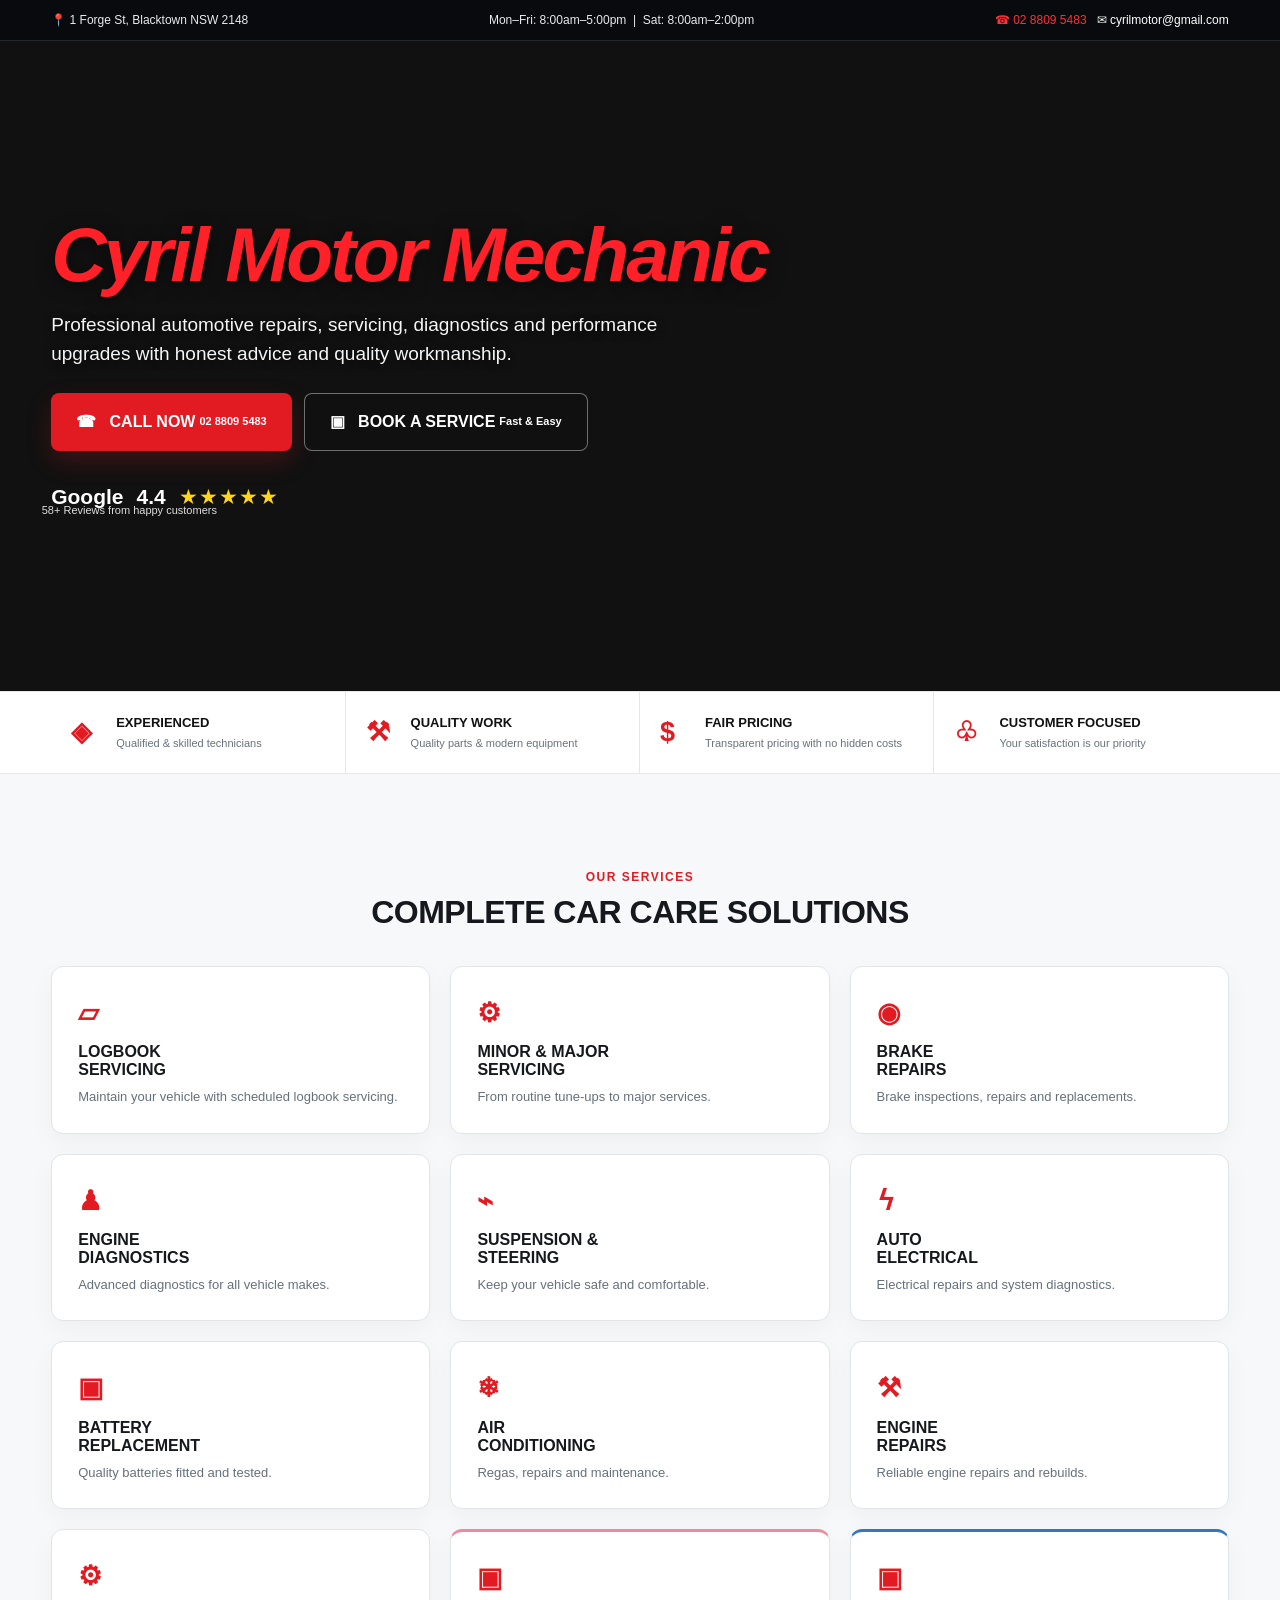
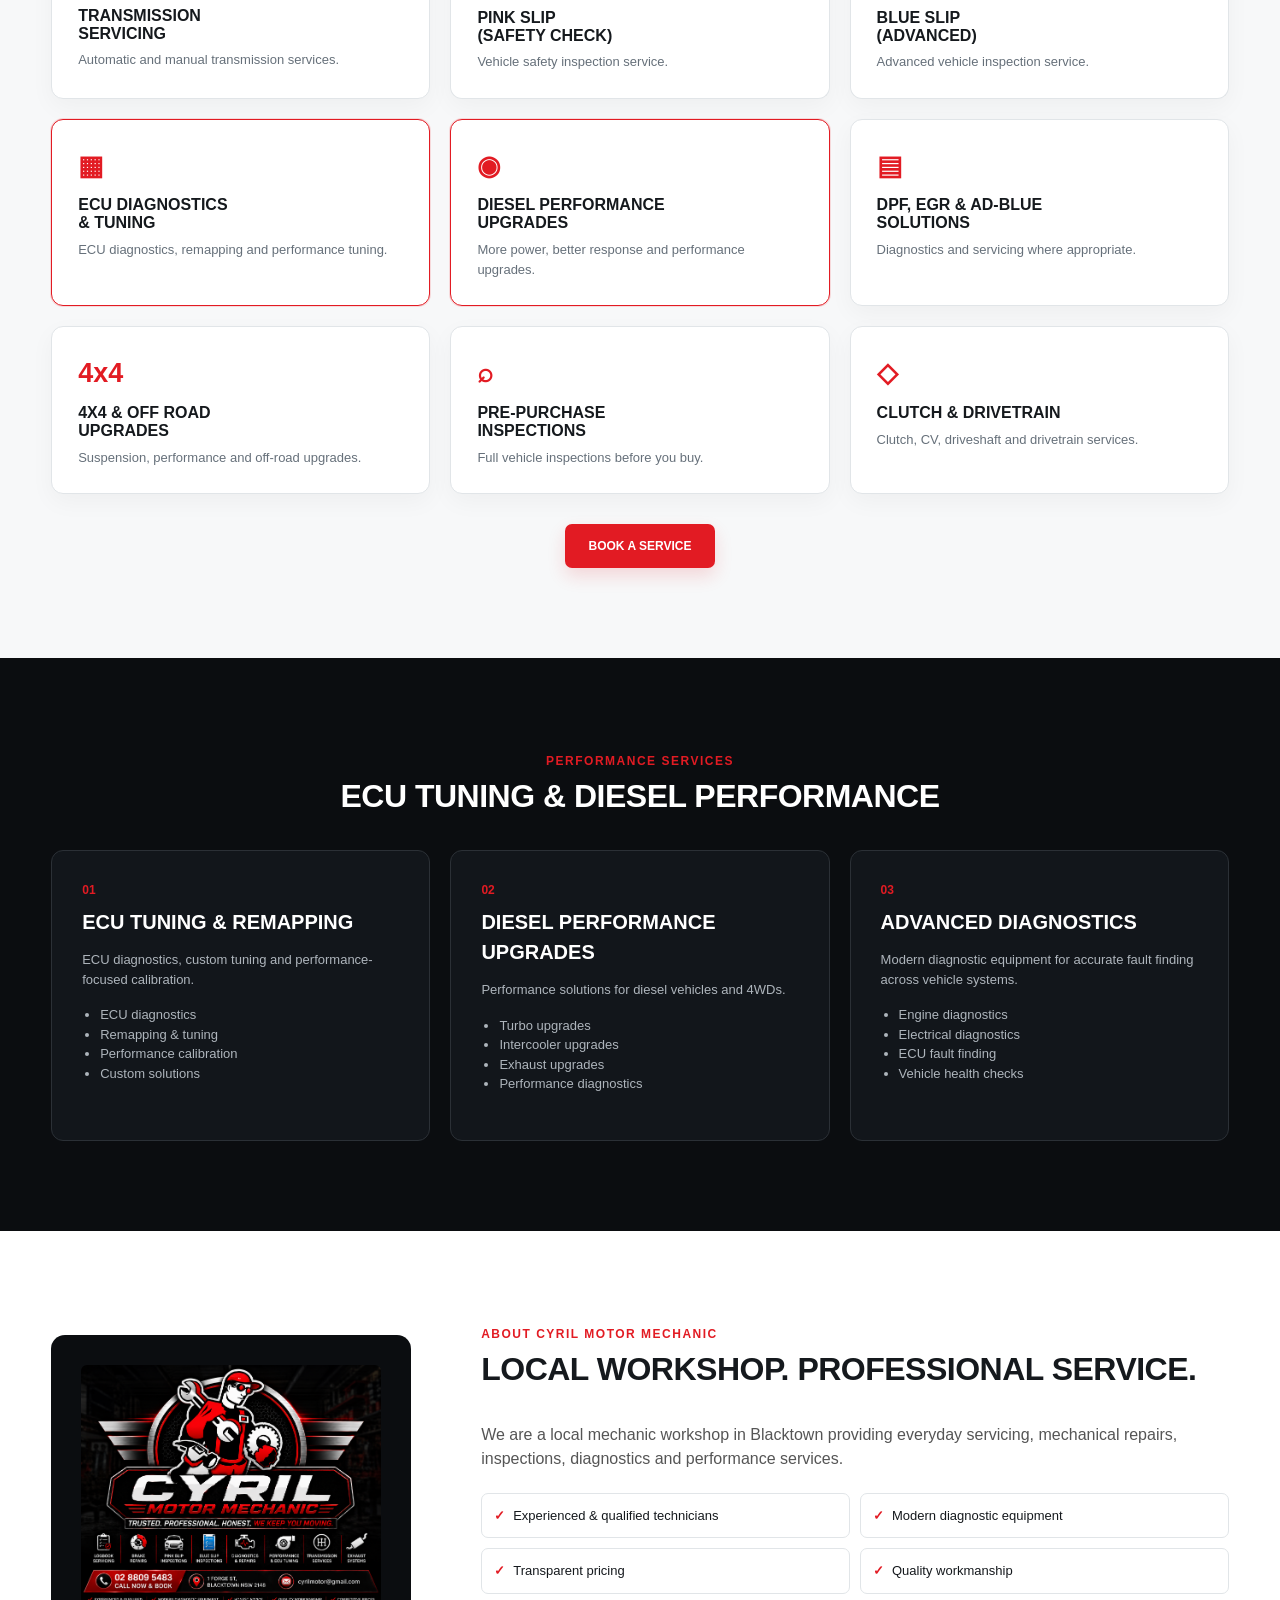
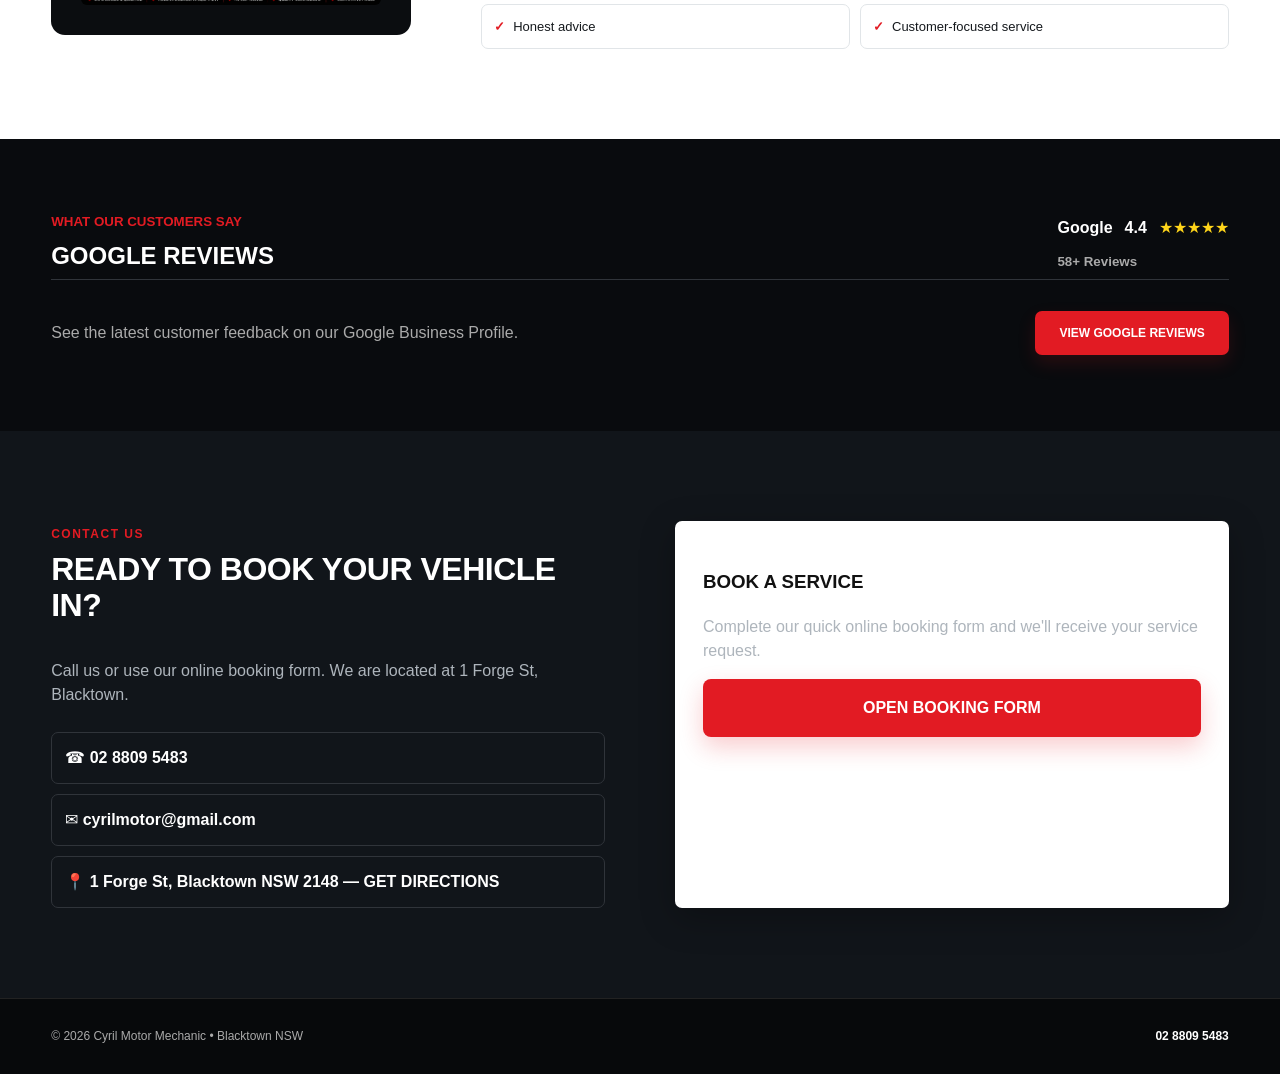
==== index.html @ af8b8f2d "Force-refresh CSS assets for hero background" ====
<!doctype html>
<html lang="en-AU">
<head>
<meta charset="utf-8">
<meta name="viewport" content="width=device-width,initial-scale=1">
<meta name="theme-color" content="#090909">
<meta name="robots" content="index,follow">
<title>Cyril Motor Mechanic Blacktown | Servicing, Repairs & ECU Tuning</title>
<meta name="description" content="Cyril Motor Mechanic in Blacktown NSW. Logbook servicing, minor and major repairs, brakes, diagnostics, inspections, ECU tuning, diesel performance and 4x4 services.">
<meta property="og:title" content="Cyril Motor Mechanic | Blacktown NSW">
<meta property="og:description" content="Professional servicing, repairs, diagnostics, ECU tuning and diesel performance in Blacktown.">
<meta property="og:type" content="website">
<meta property="og:image" content="logo.jpg">
<link rel="icon" type="image/jpeg" href="logo.jpg">
<link rel="stylesheet" href="styles.css?v=20260823-3">
<link rel="stylesheet" href="hero.css?v=20260823-3">
</head>
<body>
<div class="topbar"><div class="wrap topinner"><span>📍 1 Forge St, Blacktown NSW 2148</span><span class="hours">Mon–Fri: 8:00am–5:00pm &nbsp;|&nbsp; Sat: 8:00am–2:00pm</span><span><a href="tel:+61288095483">☎ 02 8809 5483</a> &nbsp; <a href="mailto:cyrilmotor@gmail.com">✉ cyrilmotor@gmail.com</a></span></div></div>
<main id="home">
<section class="hero"><div class="heroShade"></div><div class="wrap heroInner"><div class="heroText"><h1 class="brandHero">Cyril Motor Mechanic</h1><p>Professional automotive repairs, servicing, diagnostics and performance upgrades with honest advice and quality workmanship.</p><div class="buttons"><a class="btn red" href="tel:+61288095483">☎ &nbsp; CALL NOW<br><small>02 8809 5483</small></a><a class="btn dark" href="https://docs.google.com/forms/d/e/1FAIpQLSe7Zzo4MGLl23uXnuhQvU5j6OCsrVtZ6jLoIAFJJRcFV1amjQ/viewform" target="_blank" rel="noopener">▣ &nbsp; BOOK A SERVICE<br><small>Fast &amp; Easy</small></a></div><div class="rating"><b>Google</b> <strong>4.4</strong> <span>★★★★★</span><small>58+ Reviews from happy customers</small></div></div></div></section>
<section class="trust"><div class="wrap trustgrid"><div><b>◈</b><strong>EXPERIENCED</strong><span>Qualified &amp; skilled technicians</span></div><div><b>⚒</b><strong>QUALITY WORK</strong><span>Quality parts &amp; modern equipment</span></div><div><b>$</b><strong>FAIR PRICING</strong><span>Transparent pricing with no hidden costs</span></div><div><b>♧</b><strong>CUSTOMER FOCUSED</strong><span>Your satisfaction is our priority</span></div></div></section>
<section id="services" class="services"><div class="wrap"><div class="sectionTitle"><small>OUR SERVICES</small><h2>COMPLETE CAR CARE SOLUTIONS</h2></div><div class="serviceGrid">
<article><i>▱</i><h3>LOGBOOK<br>SERVICING</h3><p>Maintain your vehicle with scheduled logbook servicing.</p></article><article><i>⚙</i><h3>MINOR &amp; MAJOR<br>SERVICING</h3><p>From routine tune-ups to major services.</p></article><article><i>◉</i><h3>BRAKE<br>REPAIRS</h3><p>Brake inspections, repairs and replacements.</p></article><article><i>♟</i><h3>ENGINE<br>DIAGNOSTICS</h3><p>Advanced diagnostics for all vehicle makes.</p></article><article><i>⌁</i><h3>SUSPENSION &amp;<br>STEERING</h3><p>Keep your vehicle safe and comfortable.</p></article><article><i>ϟ</i><h3>AUTO<br>ELECTRICAL</h3><p>Electrical repairs and system diagnostics.</p></article><article><i>▣</i><h3>BATTERY<br>REPLACEMENT</h3><p>Quality batteries fitted and tested.</p></article><article><i>❄</i><h3>AIR<br>CONDITIONING</h3><p>Regas, repairs and maintenance.</p></article><article><i>⚒</i><h3>ENGINE<br>REPAIRS</h3><p>Reliable engine repairs and rebuilds.</p></article><article><i>⚙</i><h3>TRANSMISSION<br>SERVICING</h3><p>Automatic and manual transmission services.</p></article><article class="pink"><i>▣</i><h3>PINK SLIP<br>(SAFETY CHECK)</h3><p>Vehicle safety inspection service.</p></article><article class="blue"><i>▣</i><h3>BLUE SLIP<br>(ADVANCED)</h3><p>Advanced vehicle inspection service.</p></article><article class="highlight"><i>▦</i><h3>ECU DIAGNOSTICS<br>&amp; TUNING</h3><p>ECU diagnostics, remapping and performance tuning.</p></article><article class="highlight"><i>◉</i><h3>DIESEL PERFORMANCE<br>UPGRADES</h3><p>More power, better response and performance upgrades.</p></article><article><i>▤</i><h3>DPF, EGR &amp; AD-BLUE<br>SOLUTIONS</h3><p>Diagnostics and servicing where appropriate.</p></article><article><i>4x4</i><h3>4X4 &amp; OFF ROAD<br>UPGRADES</h3><p>Suspension, performance and off-road upgrades.</p></article><article><i>⌕</i><h3>PRE-PURCHASE<br>INSPECTIONS</h3><p>Full vehicle inspections before you buy.</p></article><article><i>◇</i><h3>CLUTCH &amp; DRIVETRAIN</h3><p>Clutch, CV, driveshaft and drivetrain services.</p></article></div><div class="center"><a class="view" href="https://docs.google.com/forms/d/e/1FAIpQLSe7Zzo4MGLl23uXnuhQvU5j6OCsrVtZ6jLoIAFJJRcFV1amjQ/viewform" target="_blank" rel="noopener">BOOK A SERVICE</a></div></div></section>
<section id="performance" class="performance"><div class="wrap"><div class="sectionTitle lightTitle"><small>PERFORMANCE SERVICES</small><h2>ECU TUNING &amp; DIESEL PERFORMANCE</h2></div><div class="perfGrid"><article><div class="perfNum">01</div><h3>ECU TUNING &amp; REMAPPING</h3><p>ECU diagnostics, custom tuning and performance-focused calibration.</p><ul><li>ECU diagnostics</li><li>Remapping &amp; tuning</li><li>Performance calibration</li><li>Custom solutions</li></ul></article><article><div class="perfNum">02</div><h3>DIESEL PERFORMANCE UPGRADES</h3><p>Performance solutions for diesel vehicles and 4WDs.</p><ul><li>Turbo upgrades</li><li>Intercooler upgrades</li><li>Exhaust upgrades</li><li>Performance diagnostics</li></ul></article><article><div class="perfNum">03</div><h3>ADVANCED DIAGNOSTICS</h3><p>Modern diagnostic equipment for accurate fault finding across vehicle systems.</p><ul><li>Engine diagnostics</li><li>Electrical diagnostics</li><li>ECU fault finding</li><li>Vehicle health checks</li></ul></article></div></div></section>
<section id="about" class="about"><div class="wrap aboutGrid"><div class="aboutLogo"><img src="cyril-branding.png" alt="Cyril Motor Mechanic branding"></div><div><div class="sectionTitle left"><small>ABOUT CYRIL MOTOR MECHANIC</small><h2>LOCAL WORKSHOP. PROFESSIONAL SERVICE.</h2></div><p>We are a local mechanic workshop in Blacktown providing everyday servicing, mechanical repairs, inspections, diagnostics and performance services.</p><div class="why"><div><b>✓</b>Experienced &amp; qualified technicians</div><div><b>✓</b>Modern diagnostic equipment</div><div><b>✓</b>Transparent pricing</div><div><b>✓</b>Quality workmanship</div><div><b>✓</b>Honest advice</div><div><b>✓</b>Customer-focused service</div></div></div></div></section>
<section id="reviews" class="reviews"><div class="wrap reviewHead"><div><small>WHAT OUR CUSTOMERS SAY</small><h2>GOOGLE REVIEWS</h2></div><div class="googleScore"><b>Google</b><strong>4.4</strong><span>★★★★★</span><small>58+ Reviews</small></div></div><div class="wrap reviewNote"><p>See the latest customer feedback on our Google Business Profile.</p><a href="https://maps.app.goo.gl/SMX2M5FnPrcr7Gb49" target="_blank" rel="noopener" class="view">VIEW GOOGLE REVIEWS</a></div></section>
<section id="contact" class="contact"><div class="wrap contactGrid"><div><div class="sectionTitle left lightTitle"><small>CONTACT US</small><h2>READY TO BOOK YOUR VEHICLE IN?</h2></div><p>Call us or use our online booking form. We are located at 1 Forge St, Blacktown.</p><div class="contactLines"><a href="tel:+61288095483">☎ <b>02 8809 5483</b></a><a href="mailto:cyrilmotor@gmail.com">✉ <b>cyrilmotor@gmail.com</b></a><a href="https://maps.app.goo.gl/SMX2M5FnPrcr7Gb49" target="_blank" rel="noopener">📍 <b>1 Forge St, Blacktown NSW 2148 — GET DIRECTIONS</b></a></div></div><div style="background:#fff;color:#111;padding:28px;border-radius:7px;box-shadow:0 10px 35px #0004"><h3>BOOK A SERVICE</h3><p>Complete our quick online booking form and we'll receive your service request.</p><a class="btn red" href="https://docs.google.com/forms/d/e/1FAIpQLSe7Zzo4MGLl23uXnuhQvU5j6OCsrVtZ6jLoIAFJJRcFV1amjQ/viewform" target="_blank" rel="noopener" style="width:100%">OPEN BOOKING FORM</a></div></div></section>
</main>
<div class="mobileCta"><a class="call" href="tel:+61288095483">☎ CALL NOW</a><a class="book" href="https://docs.google.com/forms/d/e/1FAIpQLSe7Zzo4MGLl23uXnuhQvU5j6OCsrVtZ6jLoIAFJJRcFV1amjQ/viewform" target="_blank" rel="noopener">▣ BOOK A SERVICE</a></div>
<footer><div class="wrap footerInner"><img src="logo.jpg" alt="Cyril Motor Mechanic logo"><span>© 2026 Cyril Motor Mechanic • Blacktown NSW</span><a href="tel:+61288095483">02 8809 5483</a></div></footer>
</body>
</html>
---- styles.css ----
:root{--red:#e21b23;--black:#07090b;--dark:#0c0f12;--text:#15191d;--muted:#68727c;--line:#e1e5e8}
*{box-sizing:border-box}html{scroll-behavior:smooth;scroll-padding-top:150px}body{margin:0;font-family:Inter,Arial,Helvetica,sans-serif;color:var(--text);line-height:1.5;background:#fff}a{text-decoration:none;color:inherit}.wrap{width:min(1180px,92%);margin:auto}
.topbar{background:#080a0d;color:#e8eaed;border-bottom:1px solid #22272d;font-size:12px}.topinner{min-height:40px;display:flex;justify-content:space-between;align-items:center;gap:20px}.topbar a{color:#fff}.topbar a:first-child{color:#ff3037}
header{background:#080a0d;color:#fff;position:sticky;top:0;z-index:50;box-shadow:0 5px 20px #0007}.navinner{min-height:96px;display:flex;align-items:center;justify-content:space-between;gap:28px}.logo{display:none!important}.logo img{display:none!important}.navinner nav{display:flex;align-items:center;gap:22px;font-size:12px;font-weight:900;white-space:nowrap}.navinner nav a{padding:34px 0;position:relative}.navinner nav a:hover,.navinner nav .active{color:var(--red)}.navinner nav .active:after{content:"";position:absolute;bottom:18px;left:0;right:0;height:3px;background:var(--red)}.navinner nav .book{background:var(--red);padding:13px 19px;border-radius:7px;box-shadow:0 7px 18px #e21b2338}.navinner nav .book:after{display:none}.hamb{display:none;background:none;color:#fff;border:0;font-size:30px;cursor:pointer}
.hero{min-height:650px;position:relative;background:#111;overflow:hidden;background-position:center 58%;background-size:cover}.hero:after{right:0;width:100%;background:linear-gradient(90deg,rgba(5,7,9,.70) 0%,rgba(5,7,9,.42) 46%,rgba(5,7,9,.08) 100%);opacity:1}.heroShade{background:linear-gradient(90deg,rgba(5,7,9,.52),rgba(5,7,9,.10));z-index:1}.heroInner{position:relative;z-index:2;min-height:650px;display:flex;align-items:center}.heroText{max-width:720px;color:#fff;padding:70px 0}.kicker{font-weight:900;font-size:58px;line-height:.95;letter-spacing:-2px;font-style:italic}.hero h1{margin:4px 0 18px;font-size:clamp(52px,6vw,82px);line-height:.95;color:#ff2028;letter-spacing:-3px;font-style:italic;text-shadow:0 3px 18px #0008}.heroText>p{font-size:19px;line-height:1.55;color:#f4f5f6;max-width:650px}.buttons{display:flex;gap:12px;margin:24px 0;flex-wrap:wrap}.btn{display:inline-flex;align-items:center;justify-content:center;border:0;border-radius:8px;padding:15px 25px;min-height:58px;font-weight:900;color:#fff;cursor:pointer}.btn.red{background:var(--red);box-shadow:0 10px 25px #e21b2338}.btn.dark{background:#111c;border:1px solid #ffffff66;backdrop-filter:blur(5px)}.btn small{font-size:11px;margin-left:4px}.rating{display:flex;align-items:center;gap:13px;font-size:21px;margin-top:14px}.rating span{color:#ffd51a;letter-spacing:1px}.rating small{display:block;width:100%;font-size:11px;color:#ddd;margin-top:27px;margin-left:-250px}
.trust{background:#fff;color:#111;border-top:1px solid #e5e7e9;border-bottom:1px solid #e5e7e9}.trustgrid{display:grid;grid-template-columns:repeat(4,1fr)}.trustgrid div{padding:20px;border-right:1px solid #e5e7e9;display:grid;grid-template-columns:45px 1fr;align-items:center}.trustgrid div:last-child{border:0}.trustgrid b{grid-row:1/3;font-size:27px;color:var(--red)}.trustgrid strong{font-size:13px}.trustgrid span{font-size:11px;color:#68727c}
.services{padding:90px 0;background:#f7f8f9}.sectionTitle{text-align:center;margin-bottom:36px}.sectionTitle small{color:var(--red);font-weight:900;font-size:12px;letter-spacing:1.5px}.sectionTitle h2{font-size:32px;line-height:1.1;margin:7px 0;font-weight:900;letter-spacing:-.5px}.sectionTitle.left{text-align:left}.serviceGrid{display:grid;grid-template-columns:repeat(3,1fr);gap:20px}.serviceGrid article{border:1px solid #e1e5e8;border-radius:12px;padding:26px;min-height:165px;background:#fff;box-shadow:0 8px 25px #1018200a;transition:.2s ease}.serviceGrid article:hover{border-color:var(--red);transform:translateY(-3px);box-shadow:0 14px 32px #10182014}.serviceGrid i{font-style:normal;color:var(--red);font-size:27px;font-weight:900;display:block;margin-bottom:10px}.serviceGrid h3{font-size:16px;line-height:1.12;margin:0 0 8px}.serviceGrid p{font-size:13px;color:#66707a;margin:0}.serviceGrid .pink{border-top:3px solid #ed8ca0}.serviceGrid .blue{border-top:3px solid #3775bd}.serviceGrid .highlight{border:1px solid var(--red);box-shadow:0 0 0 1px #ed151b22}.center{text-align:center;margin-top:30px}.view{display:inline-block;background:var(--red);color:#fff;font-weight:900;font-size:12px;padding:13px 24px;border-radius:7px;box-shadow:0 8px 18px #e21b2326}.view:hover{filter:brightness(.92)}
.performance{background:#0b0d10;color:#fff;padding:90px 0}.lightTitle h2{color:#fff}.perfGrid{display:grid;grid-template-columns:repeat(3,1fr);gap:20px}.perfGrid article{border:1px solid #2b3036;border-radius:12px;padding:30px;background:#12161b}.perfNum{color:var(--red);font-size:12px;font-weight:900}.perfGrid h3{font-size:20px;margin:8px 0}.perfGrid p,.perfGrid li{color:#aeb5bc;font-size:13px}.perfGrid ul{padding-left:18px}
.about{padding:90px 0;background:#fff}.aboutGrid{display:grid;grid-template-columns:360px 1fr;gap:70px;align-items:center}.aboutLogo{background:#0b0d10;border-radius:14px;padding:30px;text-align:center;box-shadow:0 15px 35px #00018}.aboutLogo img{width:100%;max-width:520px;display:block;border-radius:6px}.about p{color:#555}.why{display:grid;grid-template-columns:1fr 1fr;gap:10px;margin-top:22px}.why div{background:#fff;border:1px solid #e1e5e8;padding:12px;border-radius:7px;font-size:13px}.why b{color:var(--red);margin-right:8px}
.reviews{background:#090b0e;color:#fff;padding:70px 0}.reviewHead{display:flex;justify-content:space-between;align-items:center}.reviewHead small{color:var(--red);font-weight:900}.reviewHead h2{margin:5px 0}.googleScore{display:grid;grid-template-columns:auto auto auto;gap:12px;align-items:center}.googleScore span{color:#ffd51a}.googleScore small{grid-column:1/-1;color:#aaa}.reviewNote{display:flex;justify-content:space-between;align-items:center;border-top:1px solid #30343a;padding-top:25px;color:#aaa}
.contact{background:#11151a;color:#fff;padding:90px 0}.contactGrid{display:grid;grid-template-columns:1fr 1fr;gap:70px}.contactGrid p{color:#aeb5bc}.contactLines{display:grid;gap:10px;margin-top:25px}.contactLines a{border:1px solid #30343a;padding:13px;border-radius:7px}.contactLines a:hover{border-color:var(--red)}form{background:#fff;color:#111;padding:28px;border-radius:10px;box-shadow:0 10px 35px #0004}form h3{margin-top:0;font-size:23px}form input,form select,form textarea{width:100%;padding:12px;margin:6px 0 10px;border:1px solid #ccc;border-radius:5px;font:inherit}form input:focus,form select:focus,form textarea:focus{outline:2px solid #ed151b33;border-color:var(--red)}form .btn{width:100%}
footer{background:#07090b;color:#aaa;border-top:1px solid #222}.footerInner{min-height:75px;display:flex;align-items:center;justify-content:space-between;font-size:12px}.footerInner img{display:none!important}.footerInner a{color:#fff;font-weight:800}
.mobileCta{display:none}
@media(max-width:1250px){.navinner nav{gap:15px;font-size:11px}.kicker{font-size:50px}.hero h1{font-size:60px}}
@media(max-width:1000px){.navinner nav{gap:10px;font-size:10px}.navinner nav a{padding:34px 0}}
@media(max-width:800px){.hours{display:none}.navinner{min-height:88px;justify-content:flex-end}.hamb{display:block}.navinner nav{display:none;position:absolute;top:88px;left:0;right:0;background:#080a0d;padding:15px 5%;flex-direction:column;align-items:stretch;box-shadow:0 12px 20px #0008}.navinner nav.open{display:flex}.navinner nav a{padding:12px;border-bottom:1px solid #222}.navinner nav .active:after{display:none}.navinner nav .book{padding:13px;margin-top:5px;text-align:center}.hero{min-height:620px;background-position:62% center}.heroInner{min-height:620px;align-items:flex-end}.hero:after{background:linear-gradient(90deg,rgba(5,7,9,.68),rgba(5,7,9,.20))}.heroText{padding:45px 0 75px}.trustgrid{grid-template-columns:1fr 1fr}.trustgrid div:nth-child(2){border-right:0}.serviceGrid{grid-template-columns:1fr 1fr}.perfGrid,.contactGrid,.aboutGrid{grid-template-columns:1fr}.aboutLogo{max-width:420px}.reviewHead,.reviewNote{display:block}.googleScore{margin-top:15px}.reviewNote .view{margin-top:12px}.mobileCta{display:flex;position:fixed;left:0;right:0;bottom:0;z-index:60;background:#090909;padding:8px;gap:8px;border-top:1px solid #333;box-shadow:0 -8px 25px #0004}.mobileCta a{flex:1;text-align:center;padding:12px 8px;border-radius:7px;font-weight:900;font-size:12px}.mobileCta .call{background:#ed151b;color:#fff}.mobileCta .book{background:#fff;color:#111}}
@media(max-width:500px){body{padding-bottom:62px}.topinner{font-size:10px}.topinner span:last-child{display:none}.navinner{min-height:82px}.navinner nav{top:82px}.kicker{font-size:37px}.hero h1{font-size:48px}.heroText>p{font-size:16px}.buttons{flex-direction:column;align-items:stretch}.rating{flex-wrap:wrap}.rating small{margin:0}.serviceGrid{grid-template-columns:1fr}.why{grid-template-columns:1fr}.footerInner{padding:15px 0;flex-direction:column;gap:8px;align-items:flex-start}.services,.performance,.about,.contact{padding-top:60px;padding-bottom:60px}.sectionTitle h2{font-size:27px}.hero{min-height:650px}.heroInner{min-height:650px}.aboutLogo{padding:20px}}
---- hero.css ----
.hero{background-image:url('[data-uri][... ELLIPSIZATION ...]2Mn0LC1H/7Mot8kwwnpVnq+WVTSAdiYCxn/A/GpIFfQqsgbWraSwWo1IgQ4VsxCkkbEqoOO4Ct0NMoisw9avO5CVQwwKZ8blVkRkGL3Hvtqgr2wEvZYBBk+ngEBK9BHUAQAAaMWjpQ4z57V6OZOfnNZ51q6lXTExu91pQRjPy59DSjg0EBFVWA40hy/Xybx+aA7zH1XcC+qEdMb1rTiYKjyBYcPCFXgvGJPSbhtoELrAU6deOT/8kX9CLknkYn8X/pAxpj+79bQSoZpztdnGIvuP/ud2jDkA+1BSZ6ZTT5YlNGyj2yocFllakkAjcqQ6RJ1ScxSl8GwiMKPUz7cgD3Z5DUbV978NiLPoAJHPTN1YntuVmIV+mbgIGSZg57Hih6/Z/3M94N1dJdEB7KLjAf/H5jrudF5yqfC55OKWw0mnJVuhpsd1Vr93sHEaLpXfeA3omXVM9q8yZElp1gLNdwDMa0VgjbJwv1FdidGT87ahwyFyvMPmXSE8Dx0kLvpavioSX4o0AHuIGBcIUO1ds2Ho155bI5wUwH42XmslUEWrJjramVLgRmtG1ErqS17aTjRHD3rmtDSHc/3ehxoAHPaWguX7Iixvj5chD7vAN2FOhgj1aiHAVS386vJTWIR/9MML55JuRV/ROCmXQqfLbokjAp7Id/qs+wT4T/pIqmm9FM/c4MK1m1W7UFEg265qKTcVMwIPRzJhyNXBHf7E3C/54Maa97e0FVSuT9Gywj3XfgKAQ0VMg5eMC1QDsGimC5TXwRn1jgtWrGYWg1tc+OCr5axCbjJ8qfflUyQC/lA446LLVYBkEAGjkd2KFcAYoZ6/9MiMO8G7UpaRV6PTfoT3O0BuFxQlOi8cFAoUlQBT9oniKWfwFtyepLcqsDnPR6WKl60ClJAWGYRxdt+QlzgN8sf3xIxOcI7cCIF3qt2oxeMQWe0VZcHRP4lbw2hN/D5GXe1nLfsA65JBkrfaT+T25x9cJr0+E++t4BrPsR3Nay2vbhdysPwHzj0C59aIetlscF4q9039mxQvxCWzmb/3QA1oMo/kTDEZ13pSA3atHjrAq9fKoo26NBYI53qJpYjgFG4xkEJAmYuqbLNvR9i4oxSsSkn/vAI800bgbpQTdCvBRguzS+MORw8Rx76ZjUN9fpRtEYjIKSH6En3+JzxQJWEcle2xaEae9LVTzhowQHpjxLc9Sxdghq1mzlLHu4W9cTt1p49BpfdsjKGwiZ7lYjfT1TOwHSqPvHMy+Ya9IhZOxkX6mXm5xlwaU2HE6iV5nix8QklXz/uUn071TNb37Tyzzkyva67n5IP2/H35jYEfvhKUF2iTHY3ZbRKNIUDPdk7hRh133sIXI6acUCgeH8Jln/kQeRdpawhG7onna2GIyROAtiyUhVmYQ00X9gm21bsaGzB6/ovi19rRbX1Rd3ki1BKzUn90cXCM1nkgn6bKahnU8K+qnhCCCC9SBy+k7a4eDYp3UOblh/eE/[base64]/xEA8WLp/G36MfvFeNB4bOBYVytwMhAs8K38JLqyhiJdiwV0zEwUM9dsW+/QE+oGx8XDW9gCjIgeT3LsxA7RVn6ElmWOXMSjULglsTyDSLKVDL8ZSuVruIJetL4qv6V0/fapjpJLHoQYpClhd2OEFn0GwN5z+40lBwdZMphF/[base64]/kreyGTS0QawvF8gTfqEsb6msTJ7vzUF65qA0ONU1ohl58OEwMY9+wNMNeETfyrb0Wx5o//43YPE2kAWlOOI9qbybAY/uIh2qSPBfD/[base64]/gRmlJjj5gyLd2+m/j11hIwm4Rb3vHSYDt2J3Zsmmz82NTsEPKcqXBGjmMCOQYPhmGTNQ1jG2xQhJTNFEehCn3CCKZj9PhmGTFdR4qATk6ukuitv2o19dt14Eau1870XPPvrSdnNwumXH3FHmRp7tNNWjC52gx8n8iEk+ewm+nBf+L2bdzrqiGEw9ghZZkDWoqOF2z2Mx6ahg2r/y2+W73pSagjV+trtu+hkV/3FhkmmTJHRQ9ZvceUApwBiIYzrKUZzS33cz7I0MsmoQ8Y5r67Kv+xSm2vCjEEYVNvkJQcUlUXIm+yltWtHiOKEp99CgpE0qQhnDfRx4ShmBgxDaHqBY1pj+WuVJlmmjRcTF17Tgy7fe3NXh8l/v53pYQ0hNQGU2NyT2OJukIFXSN/6uO+mKsdq8BTK15C3ukRl+C5ts7o1zvBpIxGGcU43FvDNcmsxT99Xc2w7in7Aze4fGXNnbOidxhIV/uMJsxDfFCJ/x5EeOPxr2ivI/EOPo5ppbu2krNm53V3IrzLhk99oly7K9I0PIlFO+hvuL9vScqbd1BtzFNuoLQ9AtH2xhPMxjn2EcEQ2gTkx4iGkuWMaemJGDFaXLhd7MzRZFEvOEfVkZ2lvuH21EFo++VIEPTTQTy5cIpLMLIzBQotJeAnf+TOojUKiPAXmV0QUxxiC/jXpKZvfs/Wsh2pS/wXJmatNxM7X2lB7Ft5azETrbN+7oMWRuCSF3I6rx7yzu7khJJK2pngP7GBvXbAXgwbcp2fO1MyjvpoSuV3J/CqZYwAEYmKrRqp+SUlOeF3rHb6L5B571jAlCcWaWul/MxG456W4d5dSQbBZp3na5679/7VOsZy1oAOHqxltyqYcTjpahHi4Drl9D5YW2hSJX8uR6CWS5FcVjHcc1G2XF1NgmrN+Awq8XcDgAet/PECrQSIpFu/eAUfXuIj16vhxIXZV8uKbU0nzSxKZa9f27RRevLs+IRUaY+Y3AMDSQ36z9PxGdoegN72a6zcxpn0Q9IHbAqOdCdZ9Ep0vwnd/TP9aewqsFzOFI2+k06REaID6rFfgfMj4sw8IIC/1QjfrwqdgIHCylqIE5C4V+6VRZueWnSMfr3XvMDIGVtE2MPsWhW5QfHCX91zlnbY7pgtEQ6Rk9evCDfC0xJP2g7/1K4PhgOK1gFmBRZfN/QwXKGy+yMAveOFzLnJPtXzgVSAqg//csXOx5nBJKQEfuUktDUxZGxcDZTbtX44oL80GASGL0bsb1kq+jxbDC65v2fhBGPafLNOUUbHtLy8Az4mBFpNmH9oUvfruV9FTGwnsWt3WdGSe+yio0+Qevk0jtM/[base64]/7+GYhXmHdCc7jVVhB76ryVR9HD8R3BHyqvbYtxPAsz9rITk1ezmkp1HvphN8I8UE3nwMYJfeENbgEHn+h3RjhlAicZ1SPKKai2QWYF/[base64]/OtXEiEAuOPGVkbCGr7eMufbVQi8rhiWtLkeMdaHB5tb5pYth9DU6uhicHXcWnAev+4Ha+b8RtpLqlg33KBoSqxFCz+c/U/x/QThq6octqwS1kwNObbhvXzxwuqxwgddmucUWlXsDa2OkyFDDBXOxXjne6zJCK5Lj5B4BR5kQ3IQYLAxqoPWZ5SvYEgBGNy/[base64]/L42V18Cpm+qrpdm/j6L/EQD09r2yJrm6jMILuTzl29Ah4g26aBjKwWWVIDoNd+8zKfT2uloX0h5RQDL7+mjgsJlVQT3HDE4aZ5D/KK1QGDZPe4GVTdFGTnS2FQ2EuF8cCTVdhp8v/3nqRlBdoAifqh8wKtCL8CgjamGr08Hl65xYvHbwKgEbihLQCQUZDd6M4QR594Ee2yPL6ZtcABTQUAfZ9Xp8jp+8tPW/iWdl5FHBscUlpp3xiUqpKDiB1VzFCBcTvjSKD242RbnFEF4RzxTlRbzJvSLzEEetSTKILgZv0H6t/MpuZ0rsT3W7cD4QiVCLuAO4JeZLCX21B5I2mjAOKSuNUfRYRmez/l6+8xRDbjudwa6nlYGFugEpX0I0V6Rw/Q13F2O1Y1+Gd0Nkny0PulGtcTs2rL/2//dCebEJvC1tpCqohoZTEFVQNxvIrusyI0OaSRdyDQ8FkEnEDTB4sjICFQsBzSSzkA8rldRhp6VwW0IJSBBFKDICpSYEn59FSDvGMjY8K3YNAxdeA6+jR37nHw6xXpb5TFnIll33cY0ZISl38CxEDko43XVWieAdso+Ll+VFpjs2ZWr0a6u3lKINH/9KWxthpp4enWvjb+X2Kgu4KB6cY2PcJPWCtx15c96k9Fn6PKvLawwnOmOFviqzToTThvaaShdvdAKfSTo5feca19Pt0v7Qf7YFGBgAW++Pmp8fDqHO2qXQc6tEtp0ji8FFspnMtQt3ysUk8sh6JToGCck/1iXxMFANhB2wNyjagu379AUQ1cHVR5DszlTZCFmNuHCAtqsr4tKiSwRD1gP68yXxSM29+vYfLB/upUiZfLnYASigV8jFAPGb5xEeAyMNy36rmgKF+5pbfGSP3AV+x28/UaapLESlgZyyXG+uF0NA+C+L47T6kk45gUPQW6WvlE1NQwRoU7Sx0gOmBSHBBK6e8S+P9Oi17X3h150Xee7JTchQAbxKQIZKHUwnvbbPlRNcax+LnaS0EUMyC132tgjSPpeoaH4wvkXaReNH6odGc33gYTwH6g5Ynf0PmXqWsSD5/Lisx1jucyJ+VWVeZFDcYpQWWW2pKSslyUre2x0CztIMnJCLgR6+eMbv7wV3rymjK4NL+U4KpovVFuFJA8rZc71i4L4kDL/mBtJpVS7kpZQgynOQzavT63n2w9WxA/NXoJ28CPnNW3Yji2xz6Rw32jB6qB4AYFq3MCeyr5GhOMiUY6OZTESItkfgyMxqfrFhBr6jsmPpI/7LXjzCoX2g4i8/OFItqRljkZrG7rNHawV0mlvwTC5ez6lmSWCex2T5B7YfvXJgooxPlkit+5LGajYvPSRVDsRdVwulji+PyyyDi6c2xP2lYLOGIaj8yRdYIG0Sm/b5XzBYkqny1g5U4HnznbW/Q1sROJNryXGuqCBqj+ARBsHe15bZCjR8ftuRbhq8cVhS7SVWtJiKDZKTqmu/nf6VcIdDewfuPcgQWnuZAy99ZBZ0XcnOqQeI9RiIXol3Tll4s9AYuGAFJBsT5icJNWeTvTCFap5twEimQ8mzauYyRmi08+KX9DHn1Gsw+bFFA40kXHaZfXDarEu/iVZcv0M2dhKTg1jwZ0I0FU90CQDBhfRI//CTFosmj3unS1YbpwSi9hHv1cU0ilgaY5ymf+jS2yn63QycTwrQmc5AJTbbxo0chSfJ8zYqwNfklHkIcqyM8ItPOjm/[base64]/JULBioLqnvSDcwp/N9sRiWOaFRCVXI4OvCHQapAxwaQeGJ7vBzzKY5BXmBKcimryywSBi/uibKM06sxGbdj9YdViQF3NjAGBzkWeDOAdc/UU/kXCOfTY28Zl9IOlIYCTiKapGEVv4DN0iacGoNNCMPepqAAv7PZ37VZt5jNnLYe1IfWx4cnuQ0tdBGR6Xj0swe5+nh4YlVKhx+N5ajqWq77AQ6c+R5kgbgXcyzSHX/2sveICAjZC8iOE8b3l1E77qhVn4jEoAobxTmZ83ROR3pVrYTV2PB+HH6VhW1KNk0U5RtQBd0szhAr5HxSZzQox++elW1UhQCLOByad+j4stAUTBtUte/Cs+hqIK6KKfjgEmuSjaGV8hx1ENU1cqSWsgoTZakFCnN8WX56+ow8pr5CS+Z2aaceTPDAm6j0tKHPjCKDyb2d3TbDlVoEcTrCweycPm74E9NW4q6ssQ0T8ifXZ6hAyY9/JGZQUN4kkCizfC5fpnjCHuxEjUa5A6XP+dpCkJkExgkhX/eBtON2oPJf2mHcSXiV0uihYNt7rzZA4RJi3wAIdyerUFMeim4nfdO8OcTq+8ictbxRNc7ZCjjfKplzPO/ZWqyI4B0sSX8lpl4TfYJKoK9uaF8b/wc+D4TWtXmW7FhX4oyzR2kbQ9ym4UVQlEOCaF23fKZ5ugGHfsPQp1pBVaEXJAXgDmSJIKj/[base64]/Dw3N4is2dLc0i4ipzzKzWzQzl5KpoTMKbs7AlO9MsTsCg1Ui5zXq5qvLmPFUn0ga1G1E1QoFfzxXZW9xqq7IQ40TWvbscKmUYI/0Ady7UdvJCyI5OFunbwuHznZu+Q9Wj6kbso3qUhigdaFCh8fGdob/nUXDO5js5Oh42CZc9It6j/[base64]/7vF4nVQmabFJJm9ampEgnCtxuqVYaEqlMFmqZKjOvP4SUaaH3FOjZcE90y/A1mJV/3wSDvfalUZlny5aoM5lTZ7Rxd4iK47Q+A3vD3Aamxu+X0xCs9uuMRbqoXyhyXaTUZPxSpHI31BLaJx7+1YHreizpGOb/A4MYxSFVzueXnTY72dscAlk1c8hGpFmHGRzUV7+w4XL5zfwen3es+Oi6aAJvx9qGDiruSl6vR+L68NBzPcJ9+590OSUq5JintpF9/1gMydUkNfMojo3XqGMiSxdlVuJeNHUk7z5iiLyM4T2Fpky9SPGYSjcsn+G+uggiiwDk7QAJACErykhLqINhcl6HUHhBNoOD6mV0expH0FW20yJBimCuOrTeBy9JGJ73idTZlMJCUii8ioBFRjq2JM5JuDRXp+rILIathTWxNxBD3N/5OHpzuJrRjfhpybPAw8ODU7+uSSUeZBRh+Ts34UTcnDgy/65K1xDbKYa713CGKD2uPF9uoZ0GmWjTwJCzk0xjPl0A4A+vePoIJh2pAAaexilkd4q8Kj+A2XMCYQJCATT/qLWzDwvZhQ39ee2A8CxNM6kv+hts0QKL31OXN0eJO+0GF+oPl3Fn5vDpQmp3AHrajcDT3cQKXxGF0jQDGyY/[base64]/lcGcAICdbQqRJksV0Bjp89mmctvMGnyvd5e0ouKTSWOM9iJJuJxJRGDrRqxc2nwtAiVWOMqAT3x2t7DX9LqXqXQ8Bze8vyXJ7+E5CBclJiynQYxgkKhi1zAlWkJnlfj+7zag/yTepRBpS7xDoFFw4VccnSOOwx52YMXMA9JUsrgfZF1an7OgiEtoJtOXCKKWbySgAA==');background-size:cover;background-position:center center;background-repeat:no-repeat}.hero:after{right:0;width:100%;background:linear-gradient(90deg,rgba(0,0,0,.48),rgba(0,0,0,.18),rgba(0,0,0,.04));opacity:1}.heroShade{background:linear-gradient(90deg,rgba(0,0,0,.46),rgba(0,0,0,.18),rgba(0,0,0,.04))}.heroText{text-shadow:0 2px 8px rgba(0,0,0,.55)}.heroText .buttons,.heroText .rating{text-shadow:none}@media(max-width:800px){.hero{background-position:center center}.hero:after{background:linear-gradient(90deg,rgba(0,0,0,.52),rgba(0,0,0,.10))}.heroShade{background:linear-gradient(90deg,rgba(0,0,0,.46),rgba(0,0,0,.10))}}
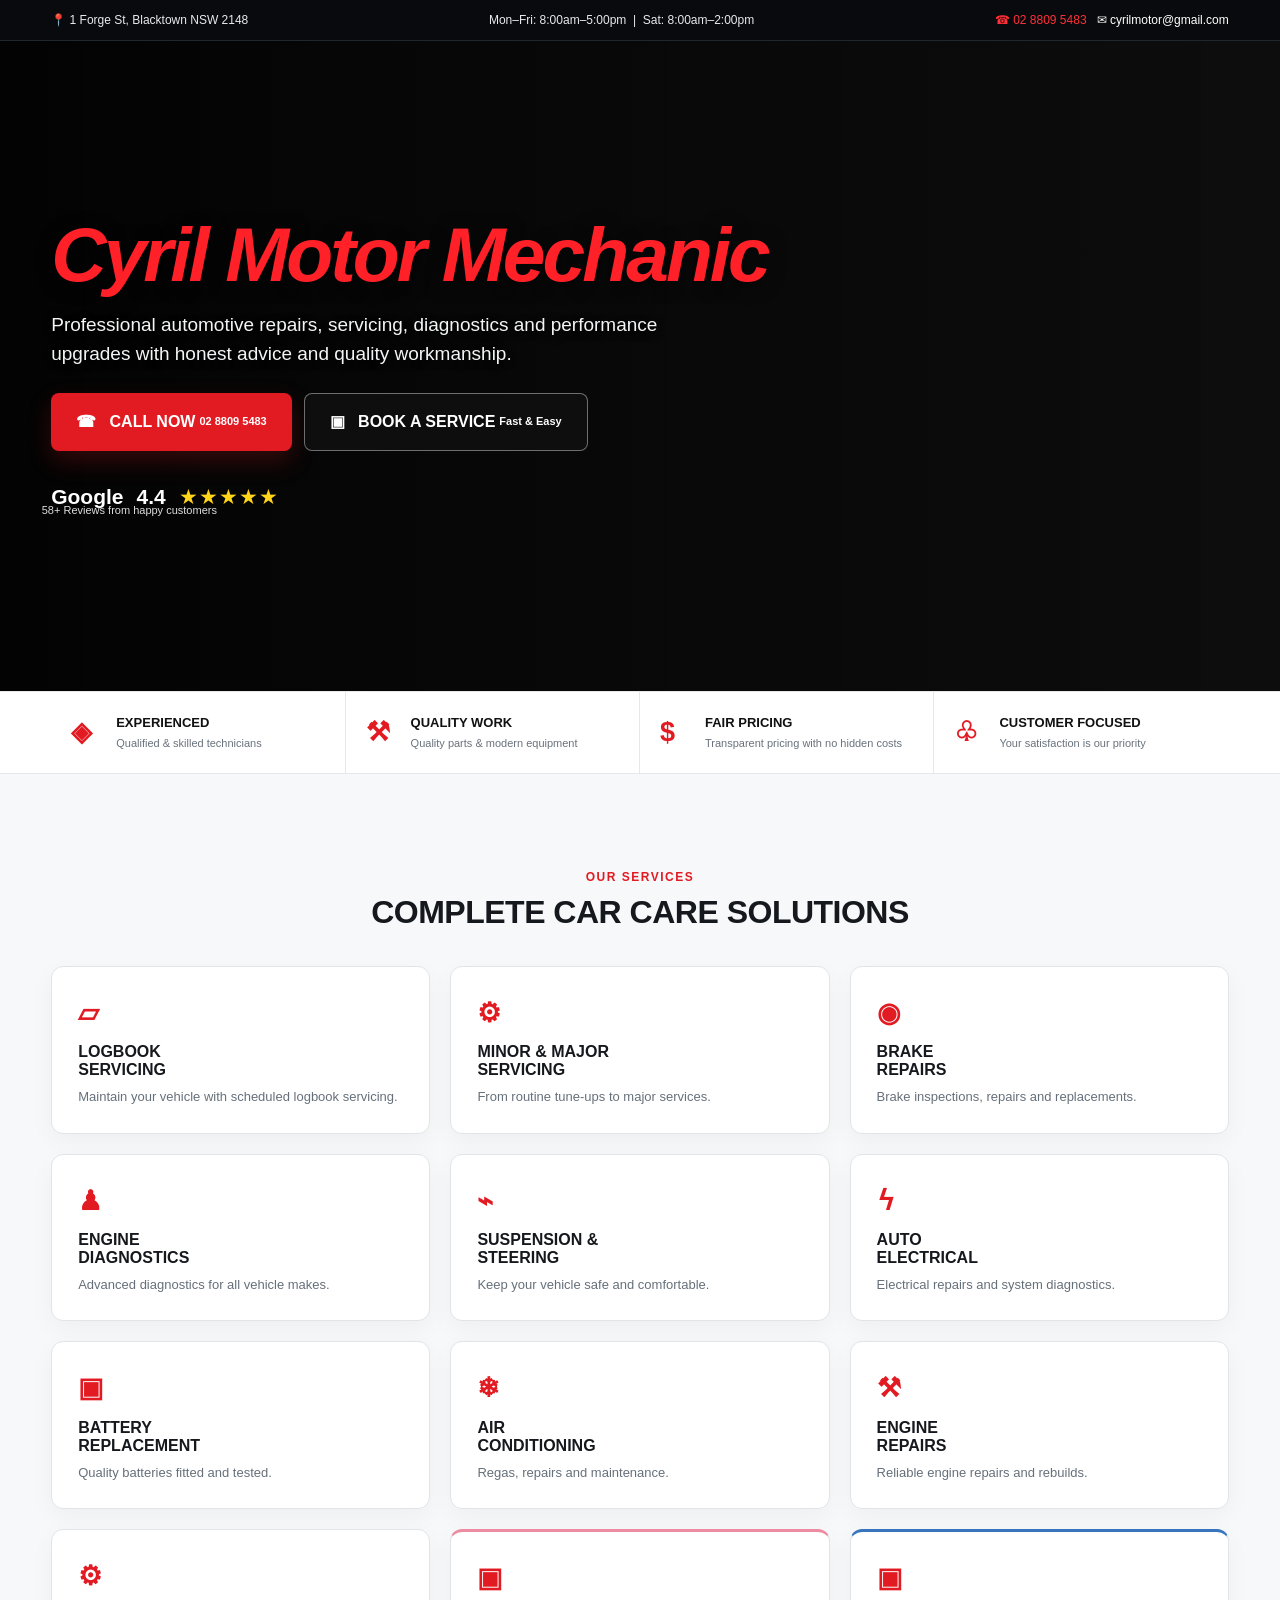
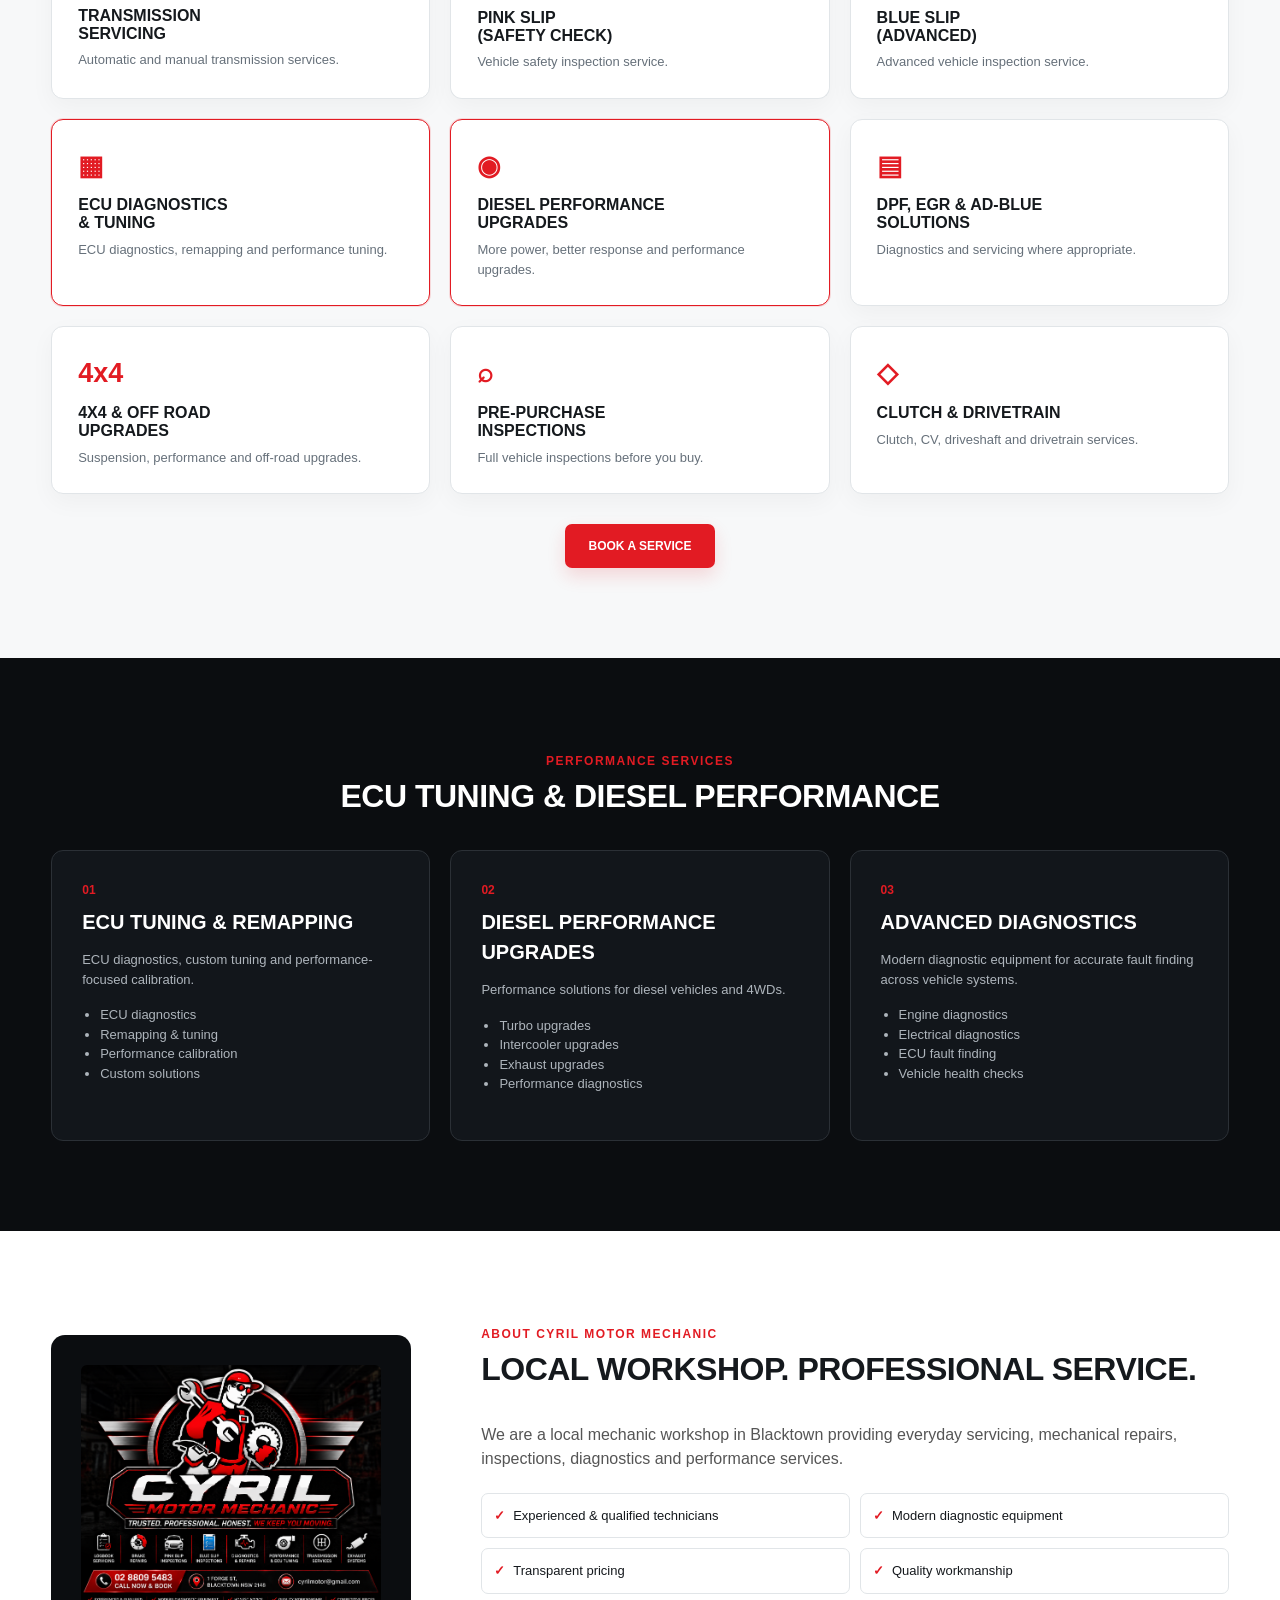
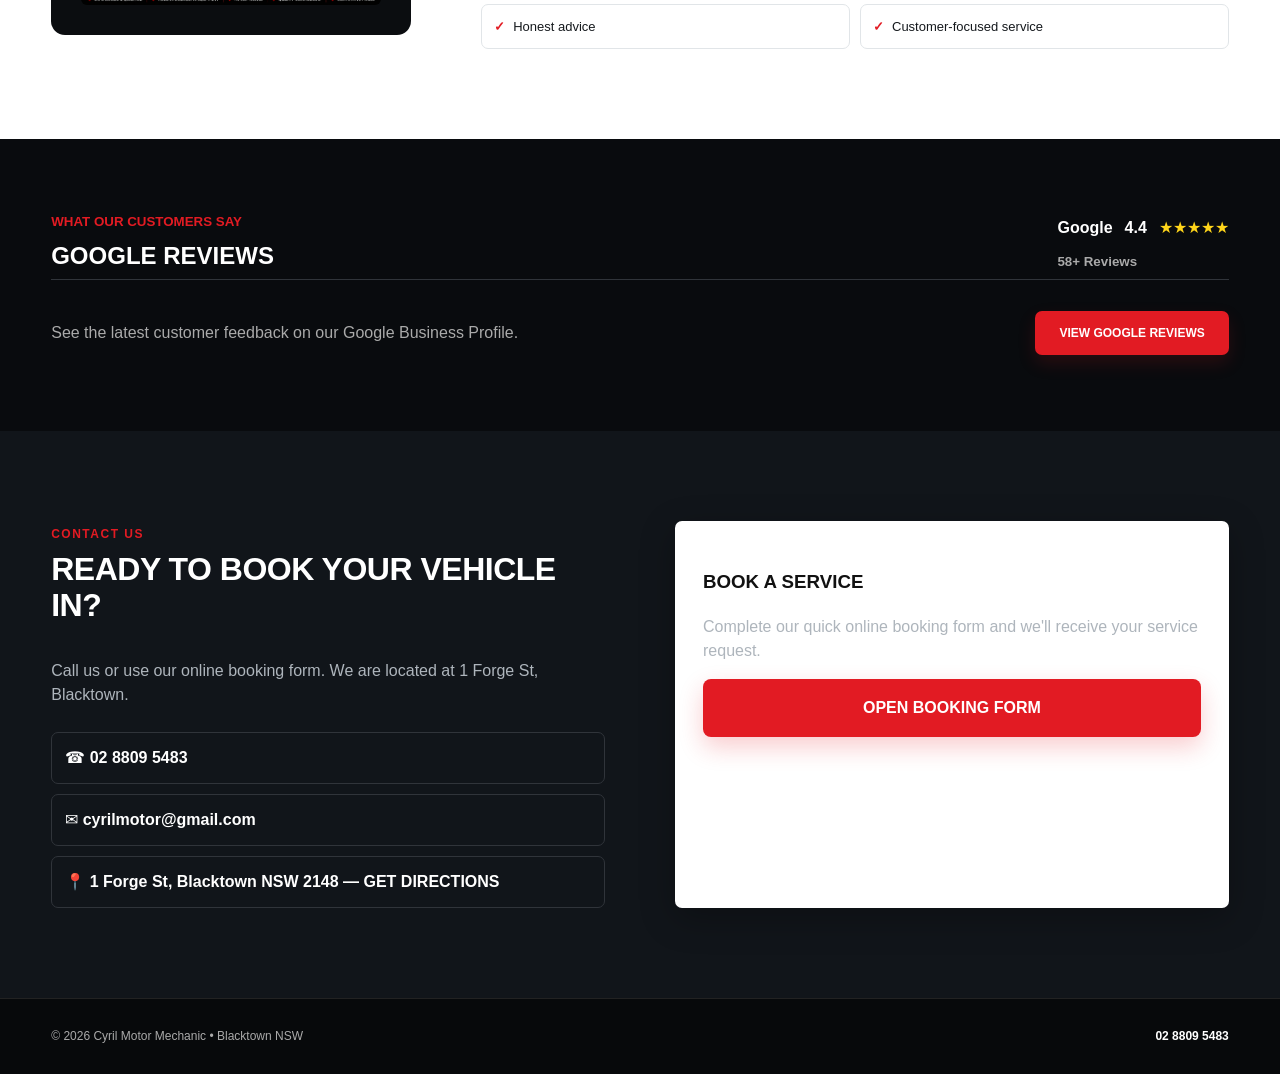
==== commit 4ee14ca5: "Force hero image refresh and add reliable hero fallback" ====
--- a/index.html
+++ b/index.html
@@ -12,8 +12,9 @@
 <meta property="og:type" content="website">
 <meta property="og:image" content="logo.jpg">
 <link rel="icon" type="image/jpeg" href="logo.jpg">
-<link rel="stylesheet" href="styles.css?v=20260823-3">
-<link rel="stylesheet" href="hero.css?v=20260823-3">
+<link rel="stylesheet" href="styles.css?v=20260824-2">
+<link rel="stylesheet" href="hero.css?v=20260824-2">
+<link rel="stylesheet" href="hero-fix.css?v=20260824-2">
 </head>
 <body>
 <div class="topbar"><div class="wrap topinner"><span>📍 1 Forge St, Blacktown NSW 2148</span><span class="hours">Mon–Fri: 8:00am–5:00pm &nbsp;|&nbsp; Sat: 8:00am–2:00pm</span><span><a href="tel:+61288095483">☎ 02 8809 5483</a> &nbsp; <a href="mailto:cyrilmotor@gmail.com">✉ cyrilmotor@gmail.com</a></span></div></div>
@@ -29,5 +30,19 @@
 </main>
 <div class="mobileCta"><a class="call" href="tel:+61288095483">☎ CALL NOW</a><a class="book" href="https://docs.google.com/forms/d/e/1FAIpQLSe7Zzo4MGLl23uXnuhQvU5j6OCsrVtZ6jLoIAFJJRcFV1amjQ/viewform" target="_blank" rel="noopener">▣ BOOK A SERVICE</a></div>
 <footer><div class="wrap footerInner"><img src="logo.jpg" alt="Cyril Motor Mechanic logo"><span>© 2026 Cyril Motor Mechanic • Blacktown NSW</span><a href="tel:+61288095483">02 8809 5483</a></div></footer>
+<script src="hero_part0.js?v=20260824-2"></script>
+<script>
+(function(){
+  function applyHero(){
+    var hero=document.querySelector('.hero');
+    if(hero && window.CYRIL_HERO_PART_0){
+      hero.style.backgroundImage='url("data:image/webp;base64,'+window.CYRIL_HERO_PART_0+'")';
+      hero.style.backgroundSize='cover';
+      hero.style.backgroundPosition='center center';
+    }
+  }
+  if(document.readyState==='loading') document.addEventListener('DOMContentLoaded',applyHero); else applyHero();
+})();
+</script>
 </body>
 </html>
--- a/hero-fix.css
+++ b/hero-fix.css
@@ -0,0 +1,18 @@
+/* Hero image reliability fix */
+.hero{
+  background-image:url("https://www.flexibele-makelaar.nl/assets/uploads/bedrijfsaanbod-oastkern-57-kootstertille-te-koop/Oastkern%2057%20Kootstertille%20-%20Afbeelding%2012.jpg") !important;
+  background-size:cover !important;
+  background-position:center center !important;
+  background-repeat:no-repeat !important;
+  background-color:#111 !important;
+}
+.hero:after{
+  content:"";
+  position:absolute;
+  inset:0;
+  background:linear-gradient(90deg,rgba(0,0,0,.72) 0%,rgba(0,0,0,.40) 48%,rgba(0,0,0,.18) 100%) !important;
+  pointer-events:none;
+}
+.heroShade{position:absolute;inset:0;background:linear-gradient(90deg,rgba(0,0,0,.35),rgba(0,0,0,.08)) !important;z-index:1;pointer-events:none}
+.heroInner{position:relative;z-index:2}
+@media(max-width:800px){.hero{background-position:center center !important}}
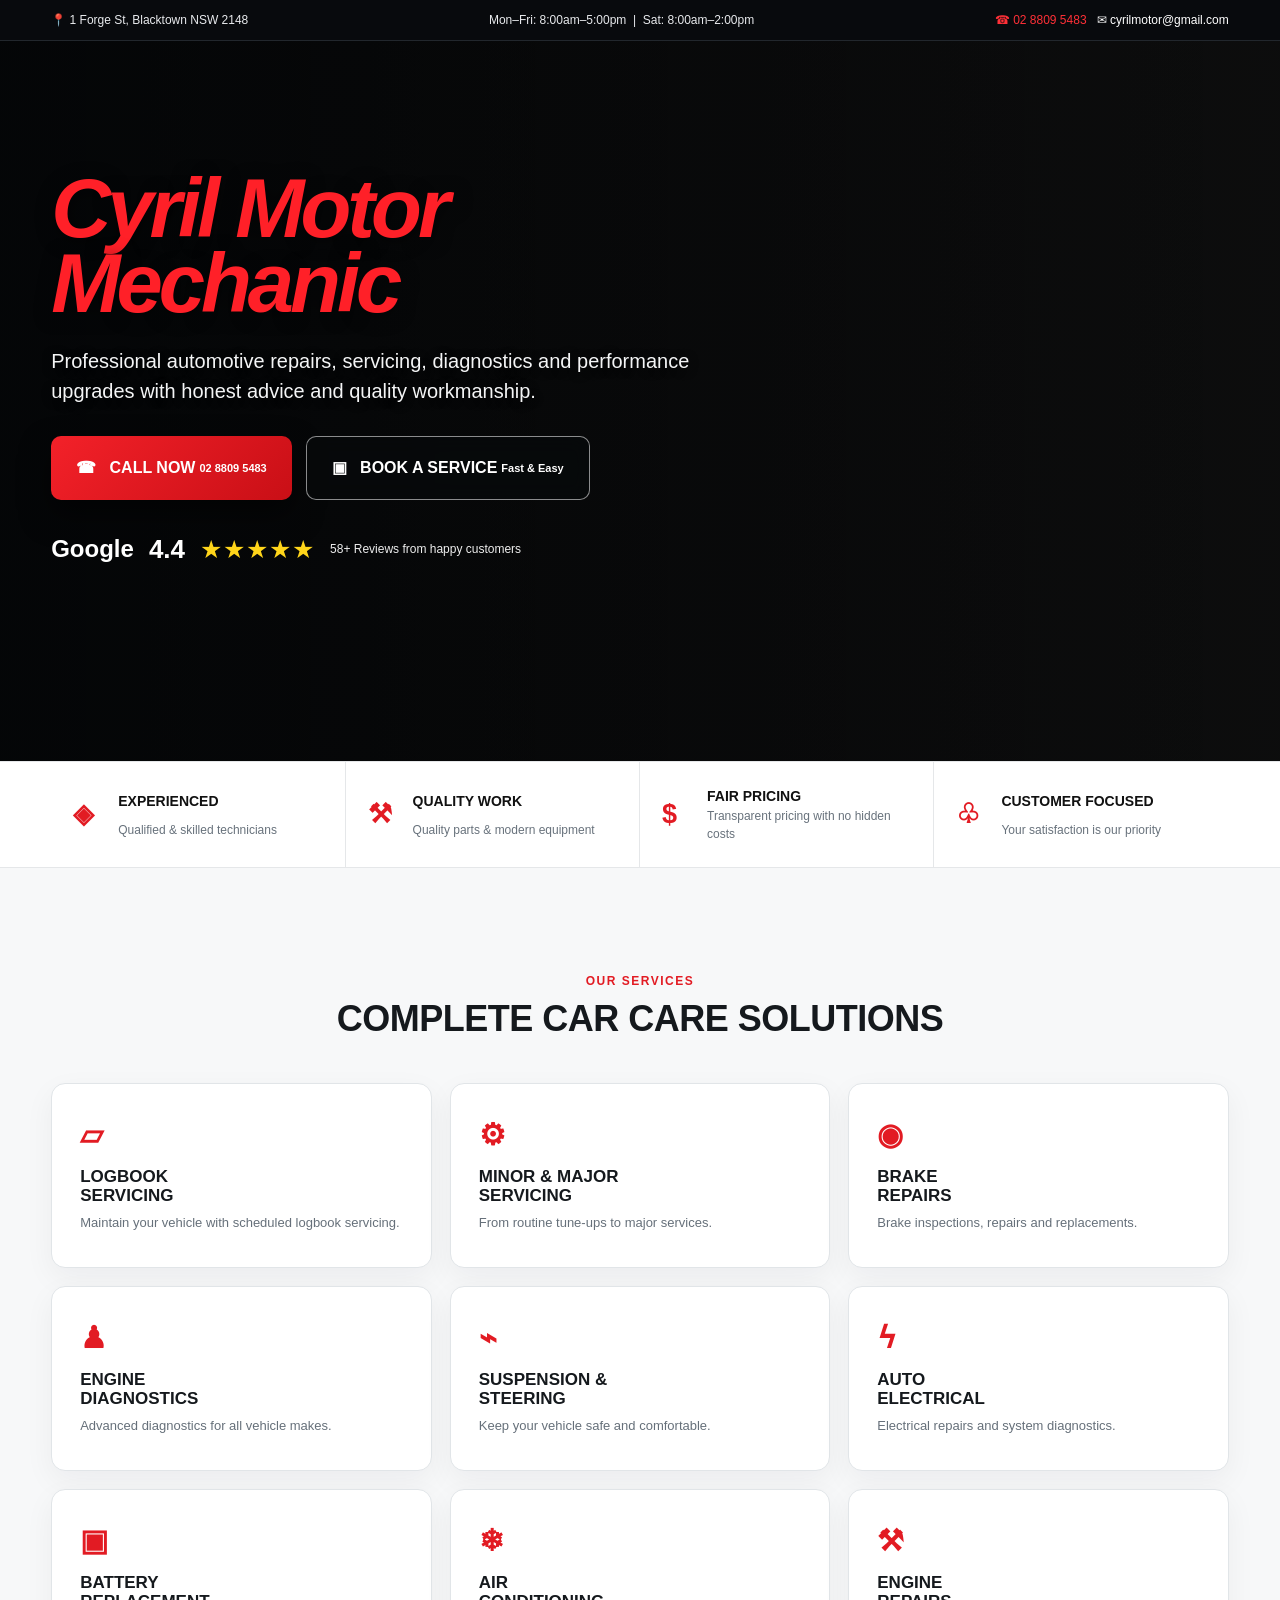
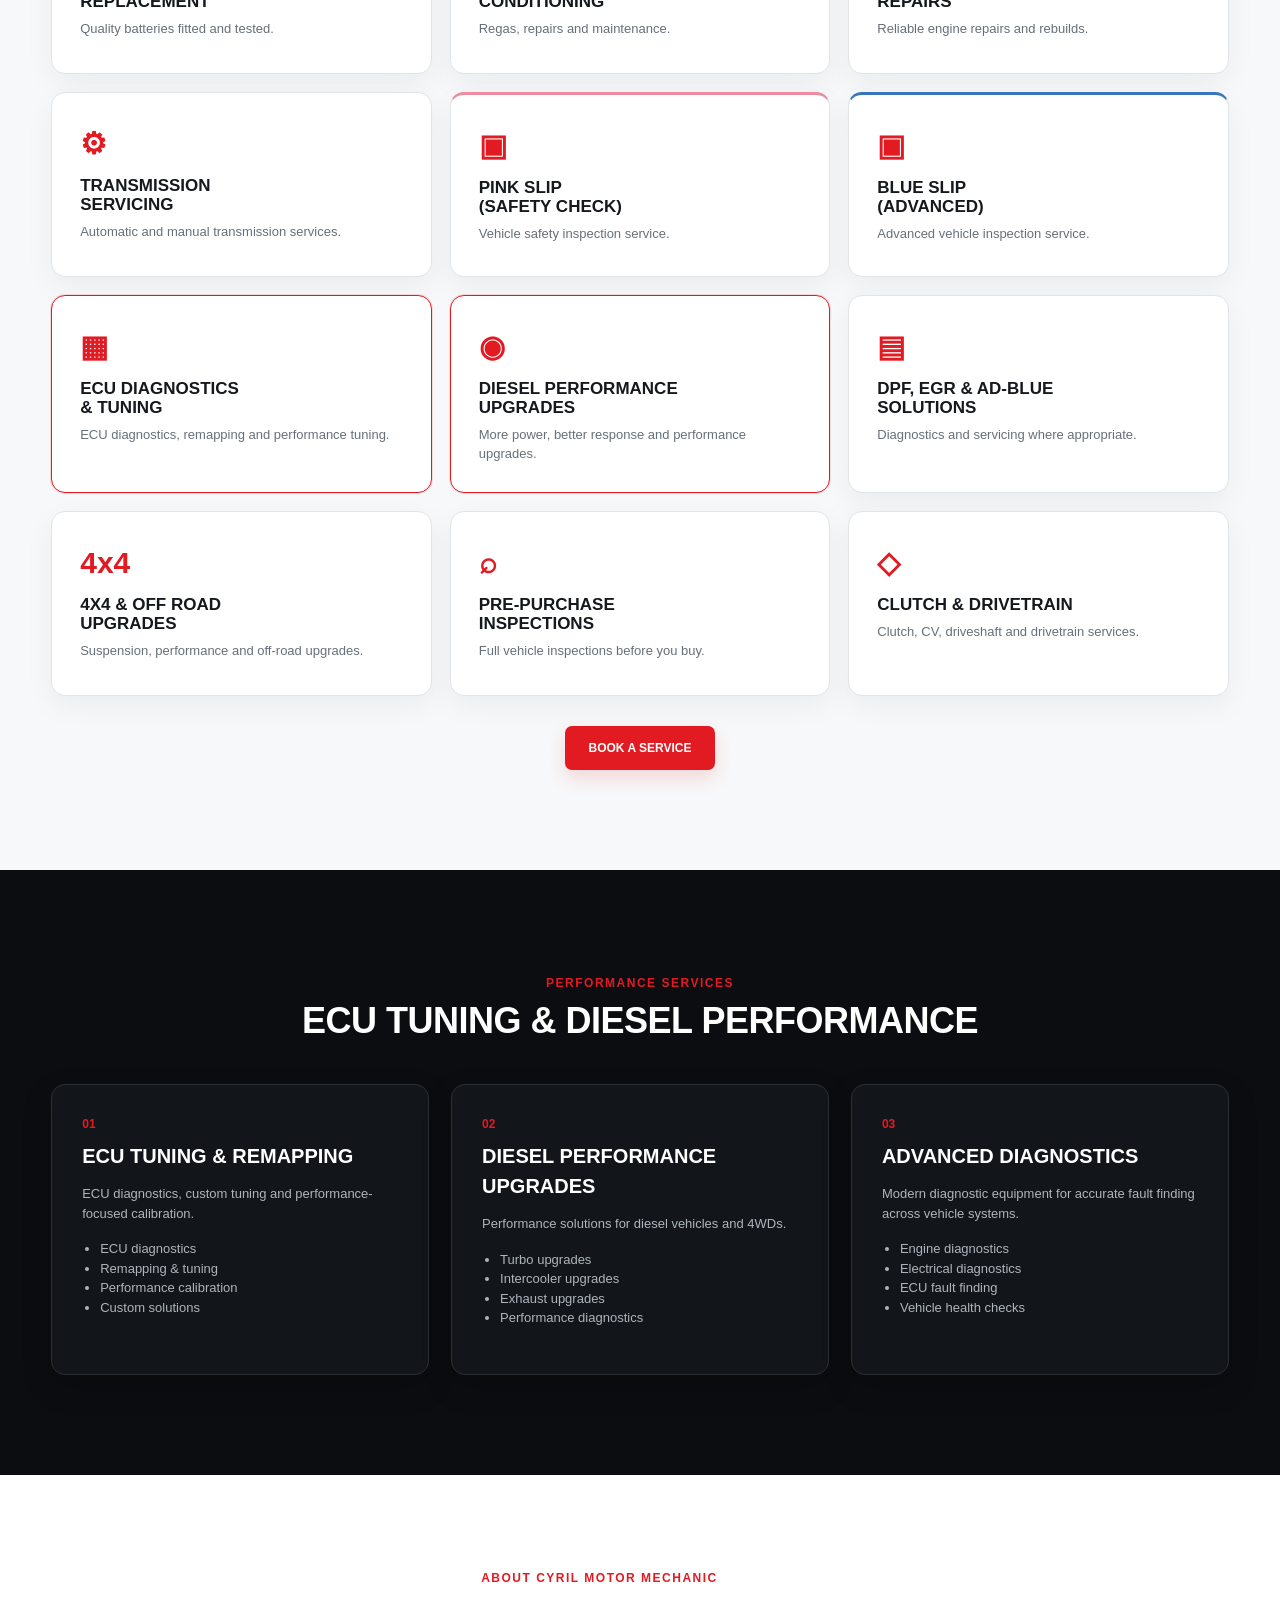
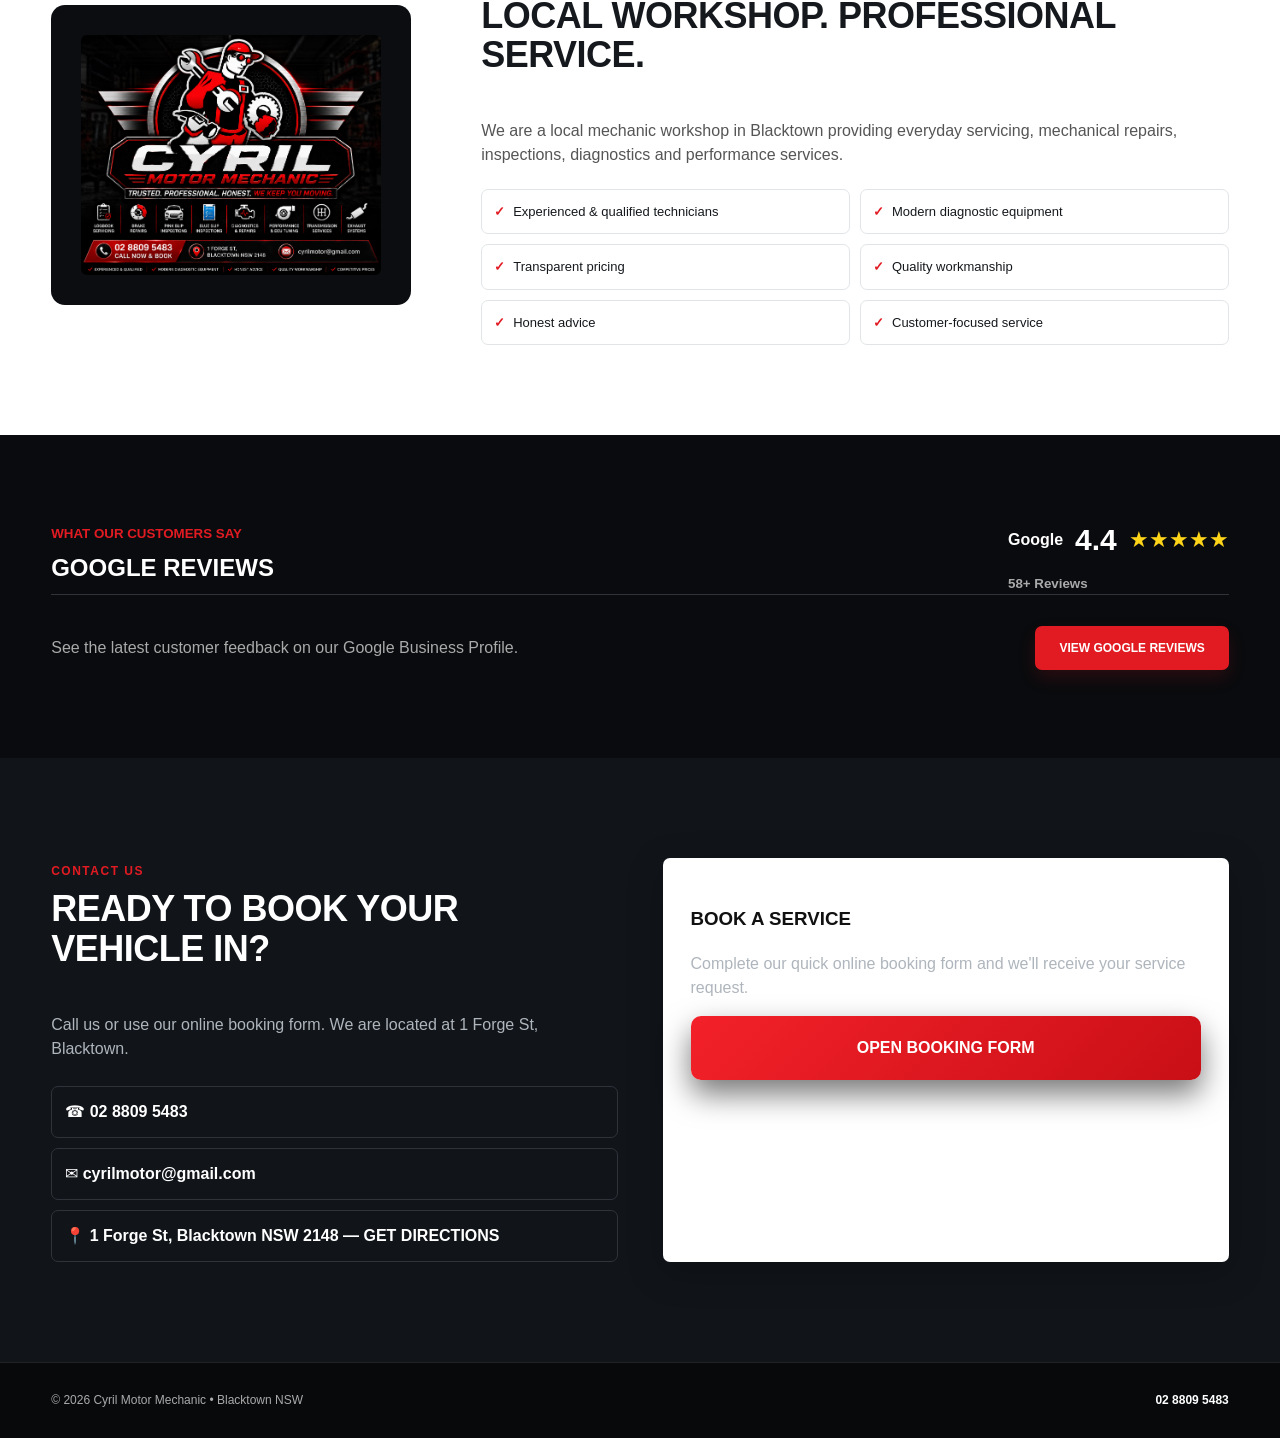
==== commit f163a6a1: "Add premium visual polish and cache-busted CSS" ====
--- a/index.html
+++ b/index.html
@@ -12,9 +12,10 @@
 <meta property="og:type" content="website">
 <meta property="og:image" content="logo.jpg">
 <link rel="icon" type="image/jpeg" href="logo.jpg">
-<link rel="stylesheet" href="styles.css?v=20260824-2">
-<link rel="stylesheet" href="hero.css?v=20260824-2">
-<link rel="stylesheet" href="hero-fix.css?v=20260824-2">
+<link rel="stylesheet" href="styles.css?v=20260824-3">
+<link rel="stylesheet" href="hero.css?v=20260824-3">
+<link rel="stylesheet" href="hero-fix.css?v=20260824-3">
+<link rel="stylesheet" href="polish.css?v=20260824-1">
 </head>
 <body>
 <div class="topbar"><div class="wrap topinner"><span>📍 1 Forge St, Blacktown NSW 2148</span><span class="hours">Mon–Fri: 8:00am–5:00pm &nbsp;|&nbsp; Sat: 8:00am–2:00pm</span><span><a href="tel:+61288095483">☎ 02 8809 5483</a> &nbsp; <a href="mailto:cyrilmotor@gmail.com">✉ cyrilmotor@gmail.com</a></span></div></div>
@@ -30,19 +31,7 @@
 </main>
 <div class="mobileCta"><a class="call" href="tel:+61288095483">☎ CALL NOW</a><a class="book" href="https://docs.google.com/forms/d/e/1FAIpQLSe7Zzo4MGLl23uXnuhQvU5j6OCsrVtZ6jLoIAFJJRcFV1amjQ/viewform" target="_blank" rel="noopener">▣ BOOK A SERVICE</a></div>
 <footer><div class="wrap footerInner"><img src="logo.jpg" alt="Cyril Motor Mechanic logo"><span>© 2026 Cyril Motor Mechanic • Blacktown NSW</span><a href="tel:+61288095483">02 8809 5483</a></div></footer>
-<script src="hero_part0.js?v=20260824-2"></script>
-<script>
-(function(){
-  function applyHero(){
-    var hero=document.querySelector('.hero');
-    if(hero && window.CYRIL_HERO_PART_0){
-      hero.style.backgroundImage='url("data:image/webp;base64,'+window.CYRIL_HERO_PART_0+'")';
-      hero.style.backgroundSize='cover';
-      hero.style.backgroundPosition='center center';
-    }
-  }
-  if(document.readyState==='loading') document.addEventListener('DOMContentLoaded',applyHero); else applyHero();
-})();
-</script>
+<script src="hero_part0.js?v=20260824-3"></script>
+<script>(function(){function applyHero(){var hero=document.querySelector('.hero');if(hero&&window.CYRIL_HERO_PART_0){hero.style.backgroundImage='url("data:image/webp;base64,'+window.CYRIL_HERO_PART_0+'")';hero.style.backgroundSize='cover';hero.style.backgroundPosition='center center';}}if(document.readyState==='loading')document.addEventListener('DOMContentLoaded',applyHero);else applyHero();})();</script>
 </body>
 </html>
--- a/polish.css
+++ b/polish.css
@@ -0,0 +1,22 @@
+/* Cyril Motor premium visual polish */
+.hero{min-height:720px!important;background-position:center center!important;isolation:isolate}
+.heroShade{background:linear-gradient(90deg,rgba(4,6,8,.72),rgba(4,6,8,.38) 52%,rgba(4,6,8,.15))!important}
+.heroText{max-width:760px!important;padding:90px 0 85px!important}
+.hero h1{font-size:clamp(54px,6.5vw,86px)!important;line-height:.9!important;letter-spacing:-4px!important;margin-bottom:24px!important}
+.heroText>p{font-size:20px!important;line-height:1.5!important;max-width:680px!important;text-shadow:0 2px 10px #0008}
+.buttons{gap:14px!important;margin:30px 0!important}
+.btn{min-width:235px!important;min-height:64px!important;border-radius:10px!important;font-size:16px!important;transition:transform .18s ease,filter .18s ease,box-shadow .18s ease}
+.btn.red{background:linear-gradient(135deg,#f32129,#c90f16)!important;box-shadow:0 14px 30px #0008!important}
+.btn.dark{background:rgba(8,10,12,.74)!important;border:1px solid #ffffff88!important;backdrop-filter:blur(10px)}
+.btn:hover{transform:translateY(-2px);filter:brightness(1.05)}
+.rating{margin-top:28px!important;gap:15px!important;font-size:24px!important;text-shadow:0 2px 8px #000}
+.rating strong{font-size:26px}.rating span{font-size:25px}.rating small{margin:0!important;width:auto!important;font-size:12px!important;color:#eee!important}
+.trustgrid div{padding:24px 22px!important;min-height:105px}.trustgrid strong{font-size:14px}.trustgrid span{font-size:12px}
+.services{padding:100px 0!important}.sectionTitle{margin-bottom:44px}.sectionTitle h2{font-size:36px}
+.serviceGrid{gap:18px}.serviceGrid article{min-height:185px;padding:28px;border-radius:14px;box-shadow:0 10px 30px #1018200d}.serviceGrid i{font-size:30px}.serviceGrid h3{font-size:17px}
+.performance{padding:100px 0!important}.perfGrid{gap:22px}.perfGrid article{border-radius:14px;box-shadow:0 12px 30px #0003}
+.reviews{padding:82px 0!important}.googleScore strong{font-size:30px}.googleScore span{font-size:22px}
+.contact{padding:100px 0!important}.contactGrid{gap:45px}
+.mobileCta{backdrop-filter:blur(14px);background:rgba(8,8,9,.94)!important;padding:9px!important}.mobileCta a{min-height:50px;display:flex;align-items:center;justify-content:center;font-size:13px;border-radius:9px}.mobileCta .call{background:linear-gradient(135deg,#f32129,#c90f16)!important;box-shadow:0 6px 18px #0005}
+@media(max-width:800px){.hero,.heroInner{min-height:720px!important}.heroText{padding:50px 0 90px!important}.hero h1{font-size:clamp(48px,14vw,68px)!important;letter-spacing:-3px!important}.heroText>p{font-size:17px!important;line-height:1.55}.buttons{margin:25px 0!important}.btn{width:100%!important;min-width:0!important}.rating{font-size:22px!important;gap:10px!important}.rating strong{font-size:24px}.rating span{font-size:22px}.rating small{font-size:11px!important;width:100%!important;margin-top:2px!important}.trustgrid div{min-height:120px;padding:20px 15px!important}.trustgrid b{font-size:24px}.services,.performance,.contact{padding:70px 0!important}.sectionTitle h2{font-size:29px}.serviceGrid{gap:14px}.serviceGrid article{min-height:165px;padding:22px}.reviews{padding:65px 0!important}}
+@media(max-width:500px){.hero,.heroInner{min-height:690px!important}.heroText{padding:35px 0 82px!important}.hero h1{font-size:49px!important;line-height:.92!important;margin-bottom:20px!important}.heroText>p{font-size:16px!important}.rating{margin-top:22px!important}.rating span{font-size:20px}.trustgrid div{min-height:118px}.trustgrid strong{font-size:12px}.trustgrid span{font-size:10px}.services{padding:60px 0!important}.sectionTitle{margin-bottom:30px}.sectionTitle h2{font-size:26px}.serviceGrid article{min-height:150px;padding:20px}.serviceGrid h3{font-size:15px}.serviceGrid p{font-size:12px}.mobileCta a{font-size:12px}}
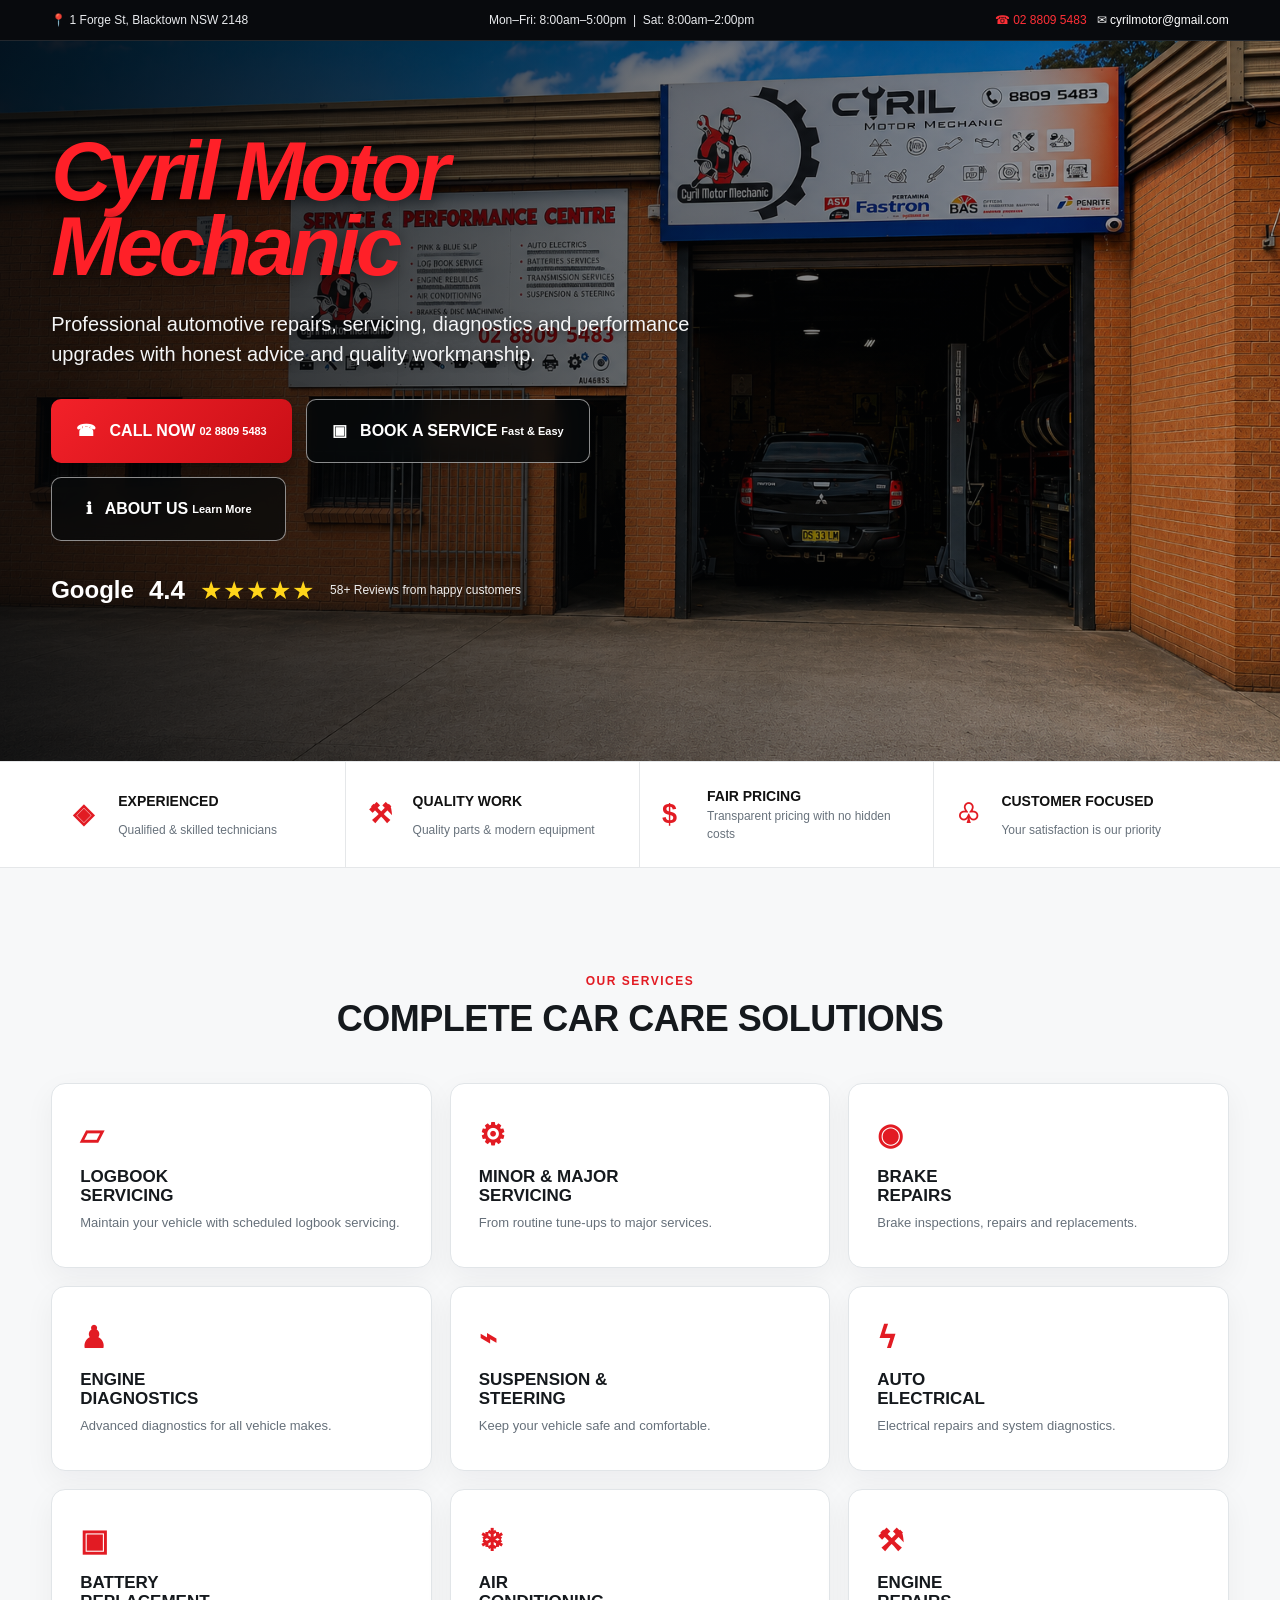
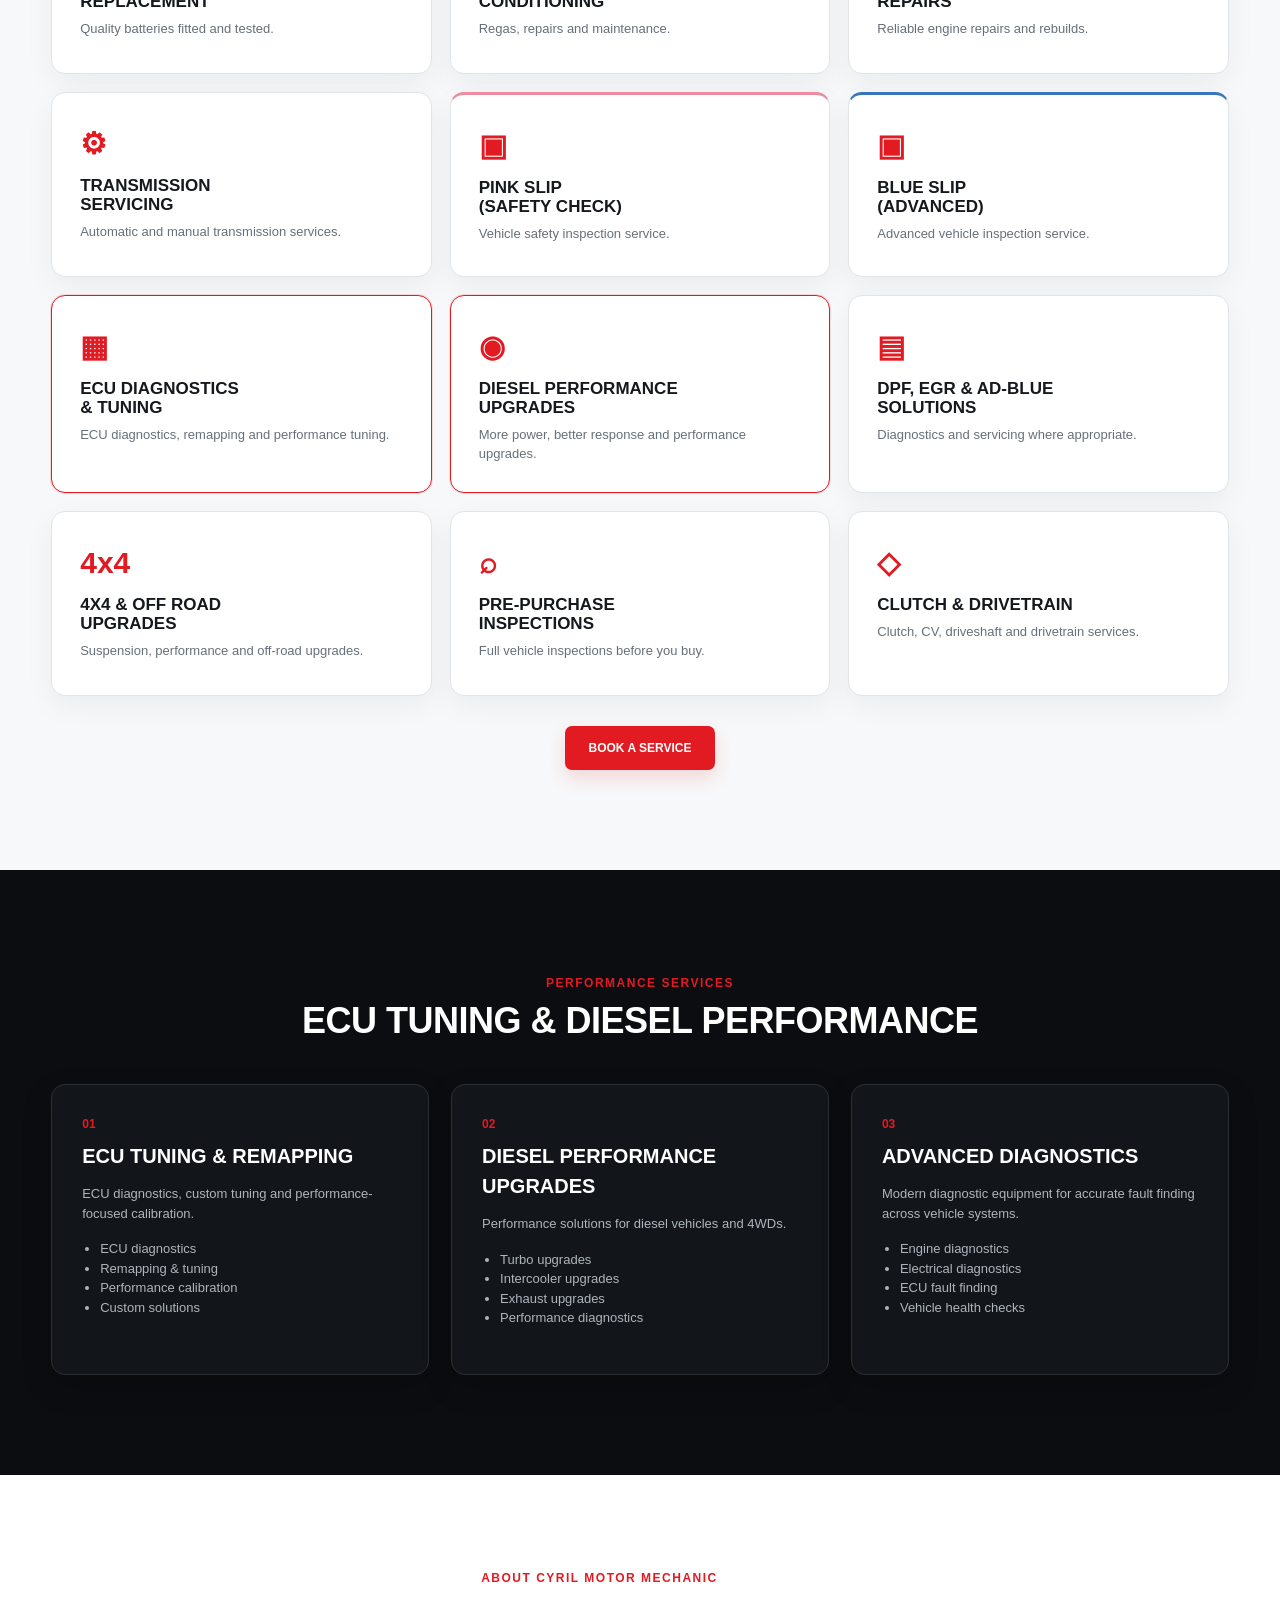
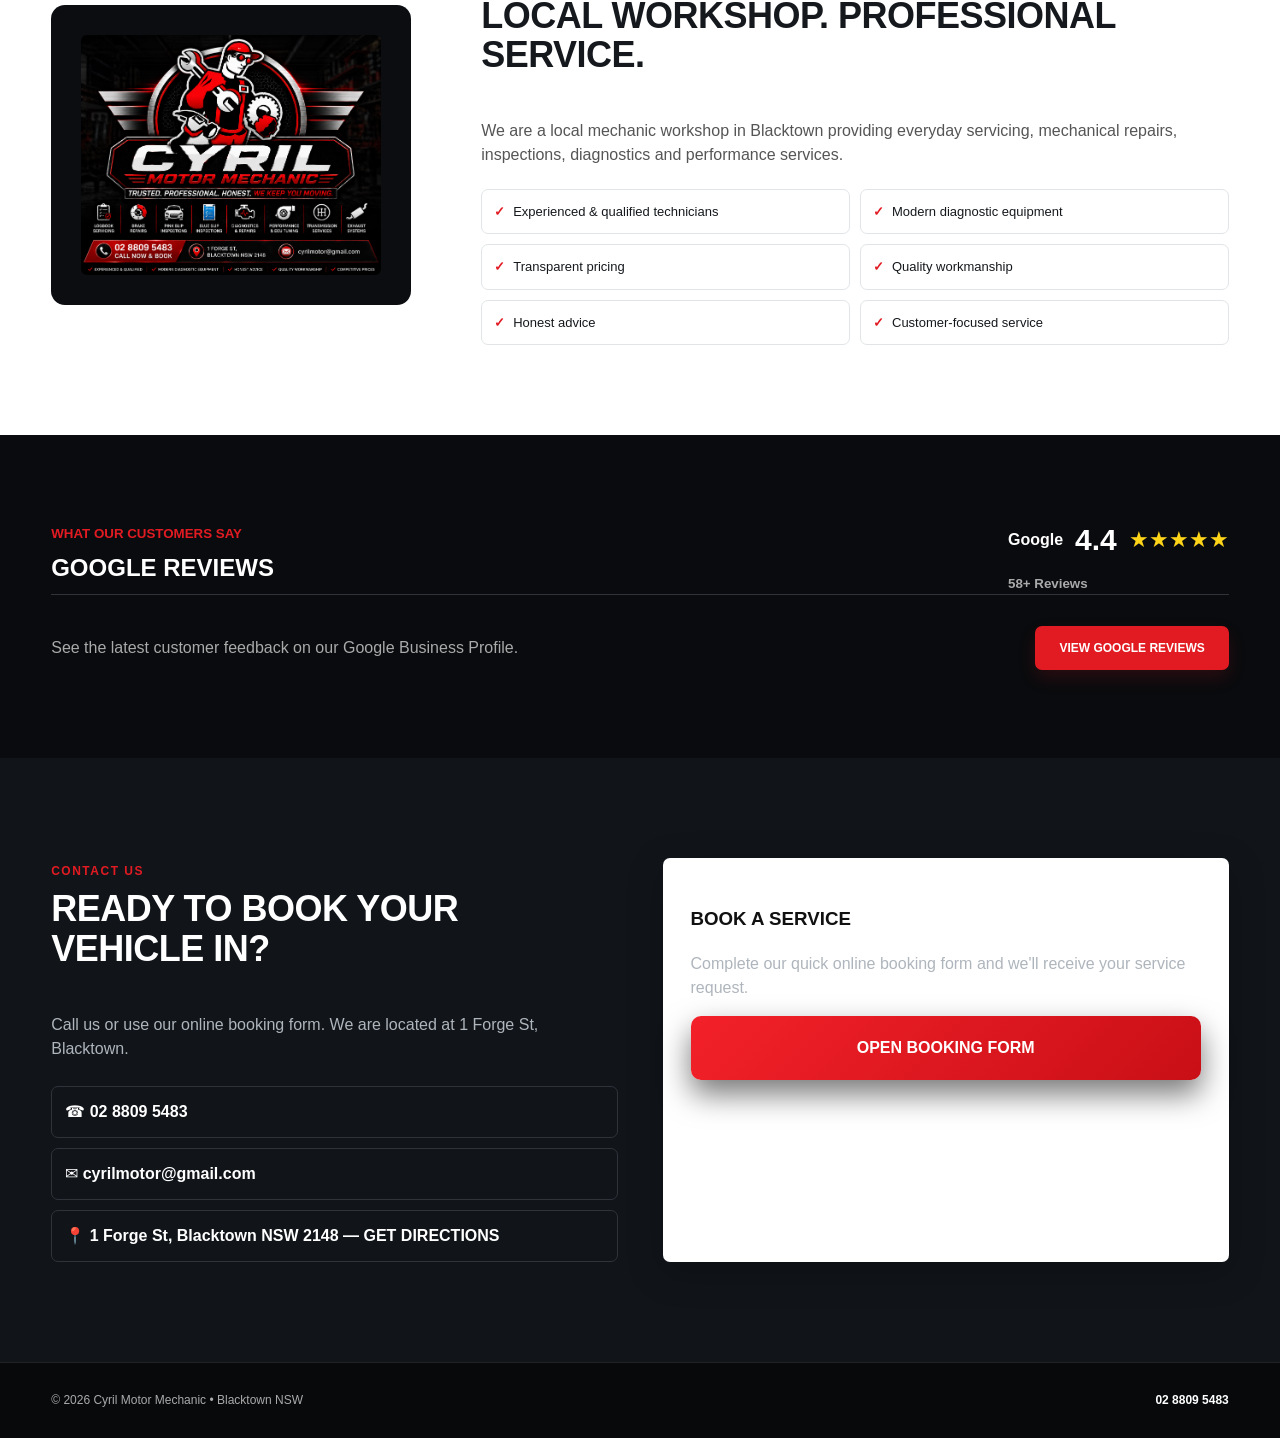
==== commit b3ba83e5: "Add About Us button linking to About section" ====
--- a/index.html
+++ b/index.html
@@ -20,7 +20,7 @@
 <body>
 <div class="topbar"><div class="wrap topinner"><span>📍 1 Forge St, Blacktown NSW 2148</span><span class="hours">Mon–Fri: 8:00am–5:00pm &nbsp;|&nbsp; Sat: 8:00am–2:00pm</span><span><a href="tel:+61288095483">☎ 02 8809 5483</a> &nbsp; <a href="mailto:cyrilmotor@gmail.com">✉ cyrilmotor@gmail.com</a></span></div></div>
 <main id="home">
-<section class="hero"><div class="heroShade"></div><div class="wrap heroInner"><div class="heroText"><h1 class="brandHero">Cyril Motor Mechanic</h1><p>Professional automotive repairs, servicing, diagnostics and performance upgrades with honest advice and quality workmanship.</p><div class="buttons"><a class="btn red" href="tel:+61288095483">☎ &nbsp; CALL NOW<br><small>02 8809 5483</small></a><a class="btn dark" href="https://docs.google.com/forms/d/e/1FAIpQLSe7Zzo4MGLl23uXnuhQvU5j6OCsrVtZ6jLoIAFJJRcFV1amjQ/viewform" target="_blank" rel="noopener">▣ &nbsp; BOOK A SERVICE<br><small>Fast &amp; Easy</small></a></div><div class="rating"><b>Google</b> <strong>4.4</strong> <span>★★★★★</span><small>58+ Reviews from happy customers</small></div></div></div></section>
+<section class="hero"><div class="heroShade"></div><div class="wrap heroInner"><div class="heroText"><h1 class="brandHero">Cyril Motor Mechanic</h1><p>Professional automotive repairs, servicing, diagnostics and performance upgrades with honest advice and quality workmanship.</p><div class="buttons"><a class="btn red" href="tel:+61288095483">☎ &nbsp; CALL NOW<br><small>02 8809 5483</small></a><a class="btn dark" href="https://docs.google.com/forms/d/e/1FAIpQLSe7Zzo4MGLl23uXnuhQvU5j6OCsrVtZ6jLoIAFJJRcFV1amjQ/viewform" target="_blank" rel="noopener">▣ &nbsp; BOOK A SERVICE<br><small>Fast &amp; Easy</small></a><a class="btn dark" href="#about">ℹ &nbsp; ABOUT US<br><small>Learn More</small></a></div><div class="rating"><b>Google</b> <strong>4.4</strong> <span>★★★★★</span><small>58+ Reviews from happy customers</small></div></div></div></section>
 <section class="trust"><div class="wrap trustgrid"><div><b>◈</b><strong>EXPERIENCED</strong><span>Qualified &amp; skilled technicians</span></div><div><b>⚒</b><strong>QUALITY WORK</strong><span>Quality parts &amp; modern equipment</span></div><div><b>$</b><strong>FAIR PRICING</strong><span>Transparent pricing with no hidden costs</span></div><div><b>♧</b><strong>CUSTOMER FOCUSED</strong><span>Your satisfaction is our priority</span></div></div></section>
 <section id="services" class="services"><div class="wrap"><div class="sectionTitle"><small>OUR SERVICES</small><h2>COMPLETE CAR CARE SOLUTIONS</h2></div><div class="serviceGrid">
 <article><i>▱</i><h3>LOGBOOK<br>SERVICING</h3><p>Maintain your vehicle with scheduled logbook servicing.</p></article><article><i>⚙</i><h3>MINOR &amp; MAJOR<br>SERVICING</h3><p>From routine tune-ups to major services.</p></article><article><i>◉</i><h3>BRAKE<br>REPAIRS</h3><p>Brake inspections, repairs and replacements.</p></article><article><i>♟</i><h3>ENGINE<br>DIAGNOSTICS</h3><p>Advanced diagnostics for all vehicle makes.</p></article><article><i>⌁</i><h3>SUSPENSION &amp;<br>STEERING</h3><p>Keep your vehicle safe and comfortable.</p></article><article><i>ϟ</i><h3>AUTO<br>ELECTRICAL</h3><p>Electrical repairs and system diagnostics.</p></article><article><i>▣</i><h3>BATTERY<br>REPLACEMENT</h3><p>Quality batteries fitted and tested.</p></article><article><i>❄</i><h3>AIR<br>CONDITIONING</h3><p>Regas, repairs and maintenance.</p></article><article><i>⚒</i><h3>ENGINE<br>REPAIRS</h3><p>Reliable engine repairs and rebuilds.</p></article><article><i>⚙</i><h3>TRANSMISSION<br>SERVICING</h3><p>Automatic and manual transmission services.</p></article><article class="pink"><i>▣</i><h3>PINK SLIP<br>(SAFETY CHECK)</h3><p>Vehicle safety inspection service.</p></article><article class="blue"><i>▣</i><h3>BLUE SLIP<br>(ADVANCED)</h3><p>Advanced vehicle inspection service.</p></article><article class="highlight"><i>▦</i><h3>ECU DIAGNOSTICS<br>&amp; TUNING</h3><p>ECU diagnostics, remapping and performance tuning.</p></article><article class="highlight"><i>◉</i><h3>DIESEL PERFORMANCE<br>UPGRADES</h3><p>More power, better response and performance upgrades.</p></article><article><i>▤</i><h3>DPF, EGR &amp; AD-BLUE<br>SOLUTIONS</h3><p>Diagnostics and servicing where appropriate.</p></article><article><i>4x4</i><h3>4X4 &amp; OFF ROAD<br>UPGRADES</h3><p>Suspension, performance and off-road upgrades.</p></article><article><i>⌕</i><h3>PRE-PURCHASE<br>INSPECTIONS</h3><p>Full vehicle inspections before you buy.</p></article><article><i>◇</i><h3>CLUTCH &amp; DRIVETRAIN</h3><p>Clutch, CV, driveshaft and drivetrain services.</p></article></div><div class="center"><a class="view" href="https://docs.google.com/forms/d/e/1FAIpQLSe7Zzo4MGLl23uXnuhQvU5j6OCsrVtZ6jLoIAFJJRcFV1amjQ/viewform" target="_blank" rel="noopener">BOOK A SERVICE</a></div></div></section>
--- a/hero-fix.css
+++ b/hero-fix.css
@@ -1,6 +1,6 @@
-/* Hero image reliability fix */
+/* Cyril Motor — real workshop hero */
 .hero{
-  background-image:url("https://www.flexibele-makelaar.nl/assets/uploads/bedrijfsaanbod-oastkern-57-kootstertille-te-koop/Oastkern%2057%20Kootstertille%20-%20Afbeelding%2012.jpg") !important;
+  background-image:url("1032F30E-A089-4C94-95B6-8166070929BC.PNG") !important;
   background-size:cover !important;
   background-position:center center !important;
   background-repeat:no-repeat !important;
@@ -10,9 +10,9 @@
   content:"";
   position:absolute;
   inset:0;
-  background:linear-gradient(90deg,rgba(0,0,0,.72) 0%,rgba(0,0,0,.40) 48%,rgba(0,0,0,.18) 100%) !important;
+  background:linear-gradient(90deg,rgba(0,0,0,.58) 0%,rgba(0,0,0,.25) 48%,rgba(0,0,0,.10) 100%) !important;
   pointer-events:none;
 }
-.heroShade{position:absolute;inset:0;background:linear-gradient(90deg,rgba(0,0,0,.35),rgba(0,0,0,.08)) !important;z-index:1;pointer-events:none}
+.heroShade{position:absolute;inset:0;background:linear-gradient(90deg,rgba(0,0,0,.22),rgba(0,0,0,.04)) !important;z-index:1;pointer-events:none}
 .heroInner{position:relative;z-index:2}
 @media(max-width:800px){.hero{background-position:center center !important}}
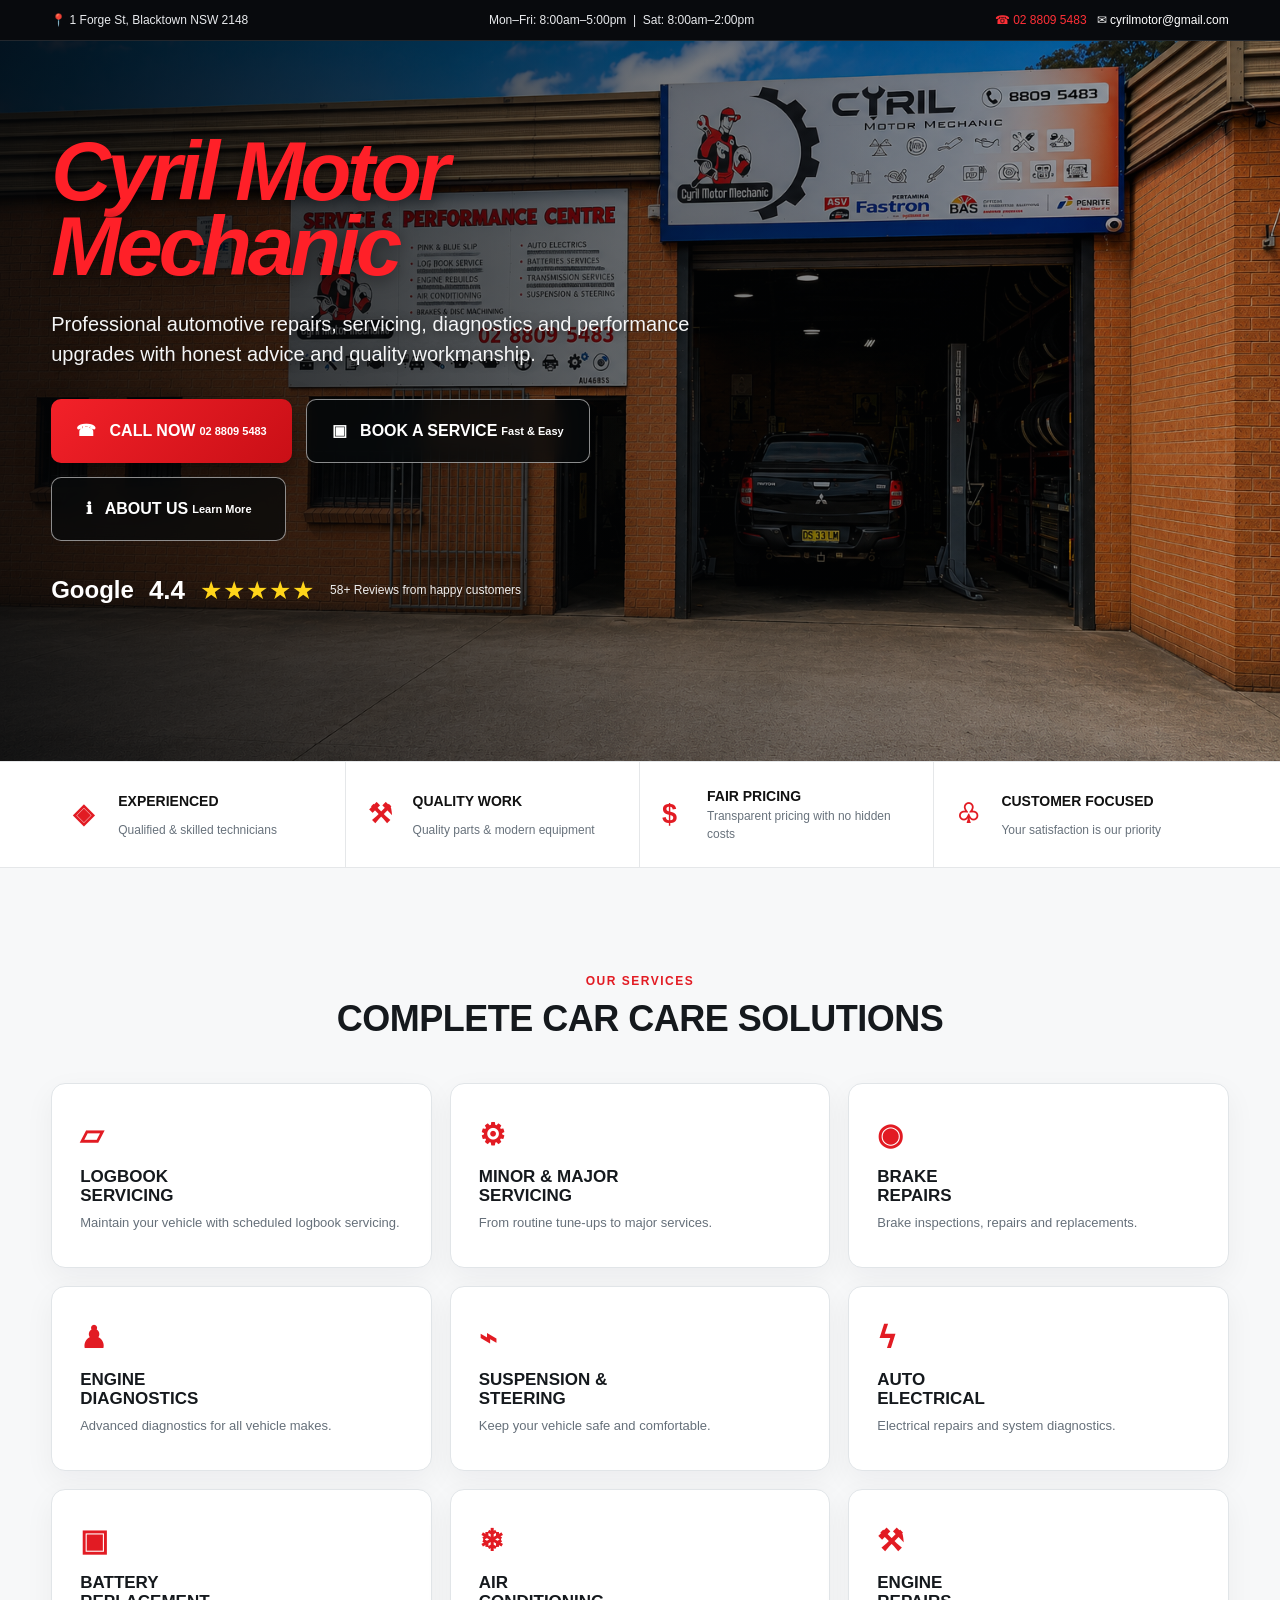
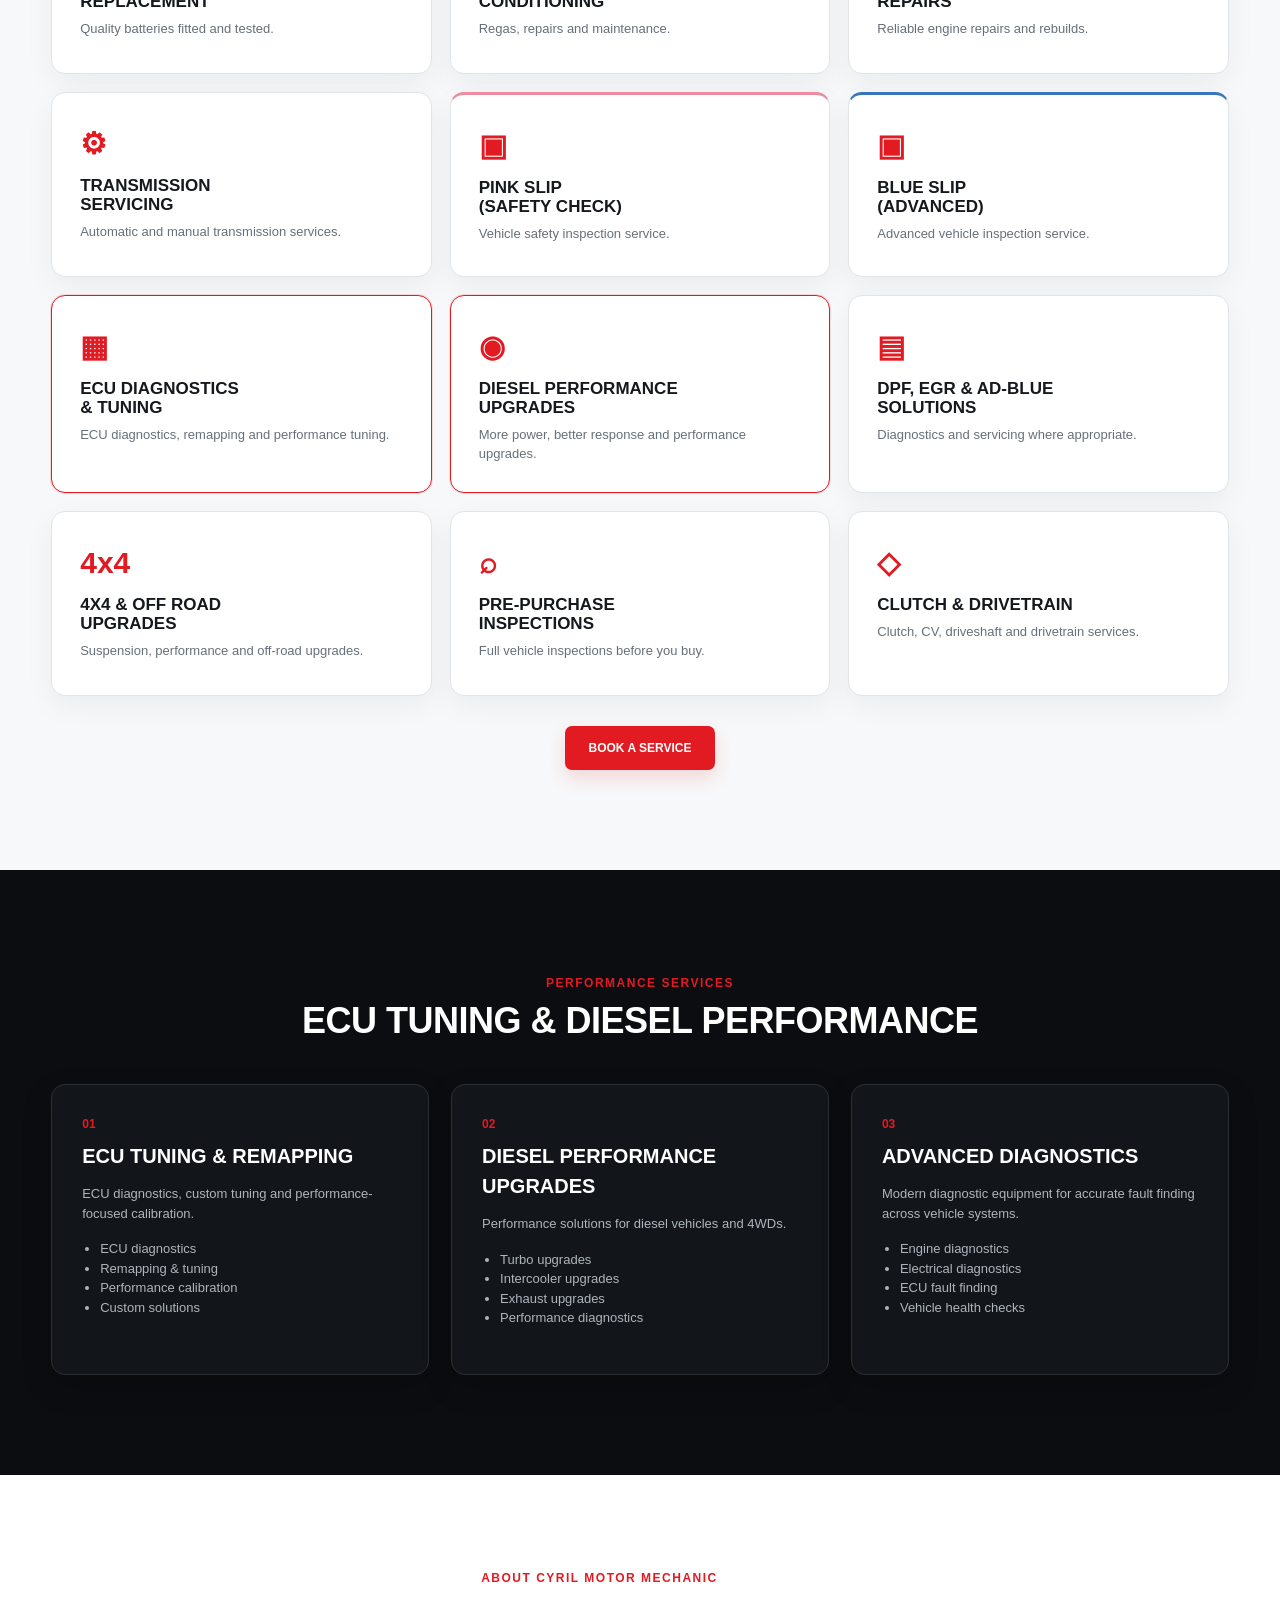
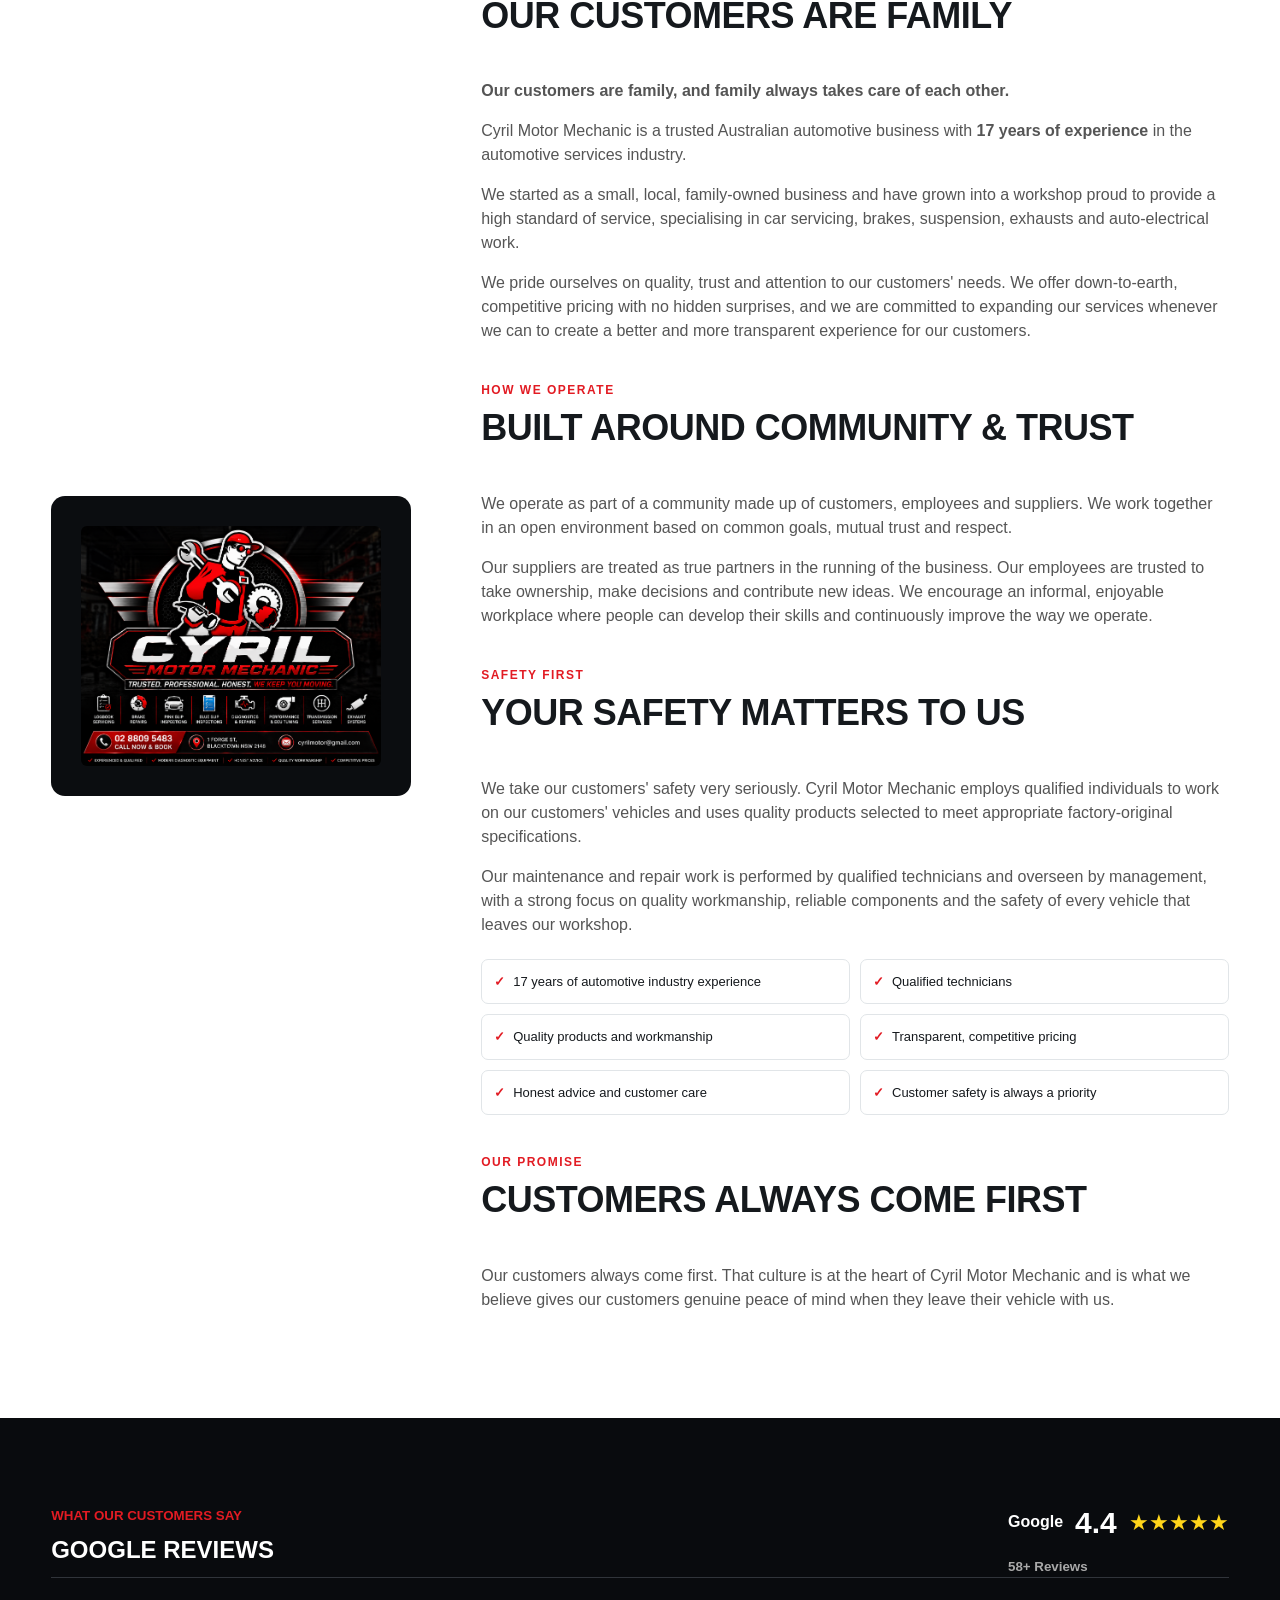
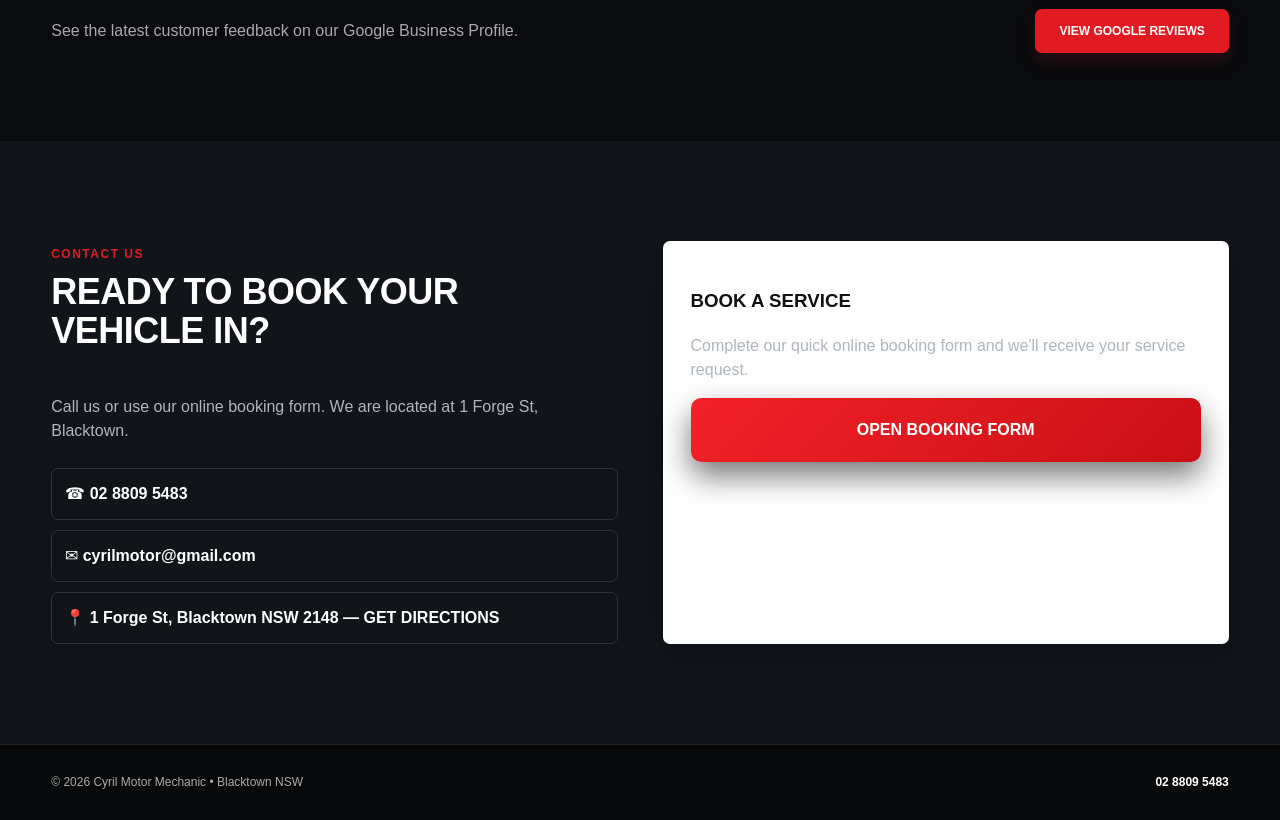
==== commit 84fbb33c: "Expand About Us section with Cyril Motor Mechanic story, values, operations and safety" ====
--- a/index.html
+++ b/index.html
@@ -25,7 +25,7 @@
 <section id="services" class="services"><div class="wrap"><div class="sectionTitle"><small>OUR SERVICES</small><h2>COMPLETE CAR CARE SOLUTIONS</h2></div><div class="serviceGrid">
 <article><i>▱</i><h3>LOGBOOK<br>SERVICING</h3><p>Maintain your vehicle with scheduled logbook servicing.</p></article><article><i>⚙</i><h3>MINOR &amp; MAJOR<br>SERVICING</h3><p>From routine tune-ups to major services.</p></article><article><i>◉</i><h3>BRAKE<br>REPAIRS</h3><p>Brake inspections, repairs and replacements.</p></article><article><i>♟</i><h3>ENGINE<br>DIAGNOSTICS</h3><p>Advanced diagnostics for all vehicle makes.</p></article><article><i>⌁</i><h3>SUSPENSION &amp;<br>STEERING</h3><p>Keep your vehicle safe and comfortable.</p></article><article><i>ϟ</i><h3>AUTO<br>ELECTRICAL</h3><p>Electrical repairs and system diagnostics.</p></article><article><i>▣</i><h3>BATTERY<br>REPLACEMENT</h3><p>Quality batteries fitted and tested.</p></article><article><i>❄</i><h3>AIR<br>CONDITIONING</h3><p>Regas, repairs and maintenance.</p></article><article><i>⚒</i><h3>ENGINE<br>REPAIRS</h3><p>Reliable engine repairs and rebuilds.</p></article><article><i>⚙</i><h3>TRANSMISSION<br>SERVICING</h3><p>Automatic and manual transmission services.</p></article><article class="pink"><i>▣</i><h3>PINK SLIP<br>(SAFETY CHECK)</h3><p>Vehicle safety inspection service.</p></article><article class="blue"><i>▣</i><h3>BLUE SLIP<br>(ADVANCED)</h3><p>Advanced vehicle inspection service.</p></article><article class="highlight"><i>▦</i><h3>ECU DIAGNOSTICS<br>&amp; TUNING</h3><p>ECU diagnostics, remapping and performance tuning.</p></article><article class="highlight"><i>◉</i><h3>DIESEL PERFORMANCE<br>UPGRADES</h3><p>More power, better response and performance upgrades.</p></article><article><i>▤</i><h3>DPF, EGR &amp; AD-BLUE<br>SOLUTIONS</h3><p>Diagnostics and servicing where appropriate.</p></article><article><i>4x4</i><h3>4X4 &amp; OFF ROAD<br>UPGRADES</h3><p>Suspension, performance and off-road upgrades.</p></article><article><i>⌕</i><h3>PRE-PURCHASE<br>INSPECTIONS</h3><p>Full vehicle inspections before you buy.</p></article><article><i>◇</i><h3>CLUTCH &amp; DRIVETRAIN</h3><p>Clutch, CV, driveshaft and drivetrain services.</p></article></div><div class="center"><a class="view" href="https://docs.google.com/forms/d/e/1FAIpQLSe7Zzo4MGLl23uXnuhQvU5j6OCsrVtZ6jLoIAFJJRcFV1amjQ/viewform" target="_blank" rel="noopener">BOOK A SERVICE</a></div></div></section>
 <section id="performance" class="performance"><div class="wrap"><div class="sectionTitle lightTitle"><small>PERFORMANCE SERVICES</small><h2>ECU TUNING &amp; DIESEL PERFORMANCE</h2></div><div class="perfGrid"><article><div class="perfNum">01</div><h3>ECU TUNING &amp; REMAPPING</h3><p>ECU diagnostics, custom tuning and performance-focused calibration.</p><ul><li>ECU diagnostics</li><li>Remapping &amp; tuning</li><li>Performance calibration</li><li>Custom solutions</li></ul></article><article><div class="perfNum">02</div><h3>DIESEL PERFORMANCE UPGRADES</h3><p>Performance solutions for diesel vehicles and 4WDs.</p><ul><li>Turbo upgrades</li><li>Intercooler upgrades</li><li>Exhaust upgrades</li><li>Performance diagnostics</li></ul></article><article><div class="perfNum">03</div><h3>ADVANCED DIAGNOSTICS</h3><p>Modern diagnostic equipment for accurate fault finding across vehicle systems.</p><ul><li>Engine diagnostics</li><li>Electrical diagnostics</li><li>ECU fault finding</li><li>Vehicle health checks</li></ul></article></div></div></section>
-<section id="about" class="about"><div class="wrap aboutGrid"><div class="aboutLogo"><img src="cyril-branding.png" alt="Cyril Motor Mechanic branding"></div><div><div class="sectionTitle left"><small>ABOUT CYRIL MOTOR MECHANIC</small><h2>LOCAL WORKSHOP. PROFESSIONAL SERVICE.</h2></div><p>We are a local mechanic workshop in Blacktown providing everyday servicing, mechanical repairs, inspections, diagnostics and performance services.</p><div class="why"><div><b>✓</b>Experienced &amp; qualified technicians</div><div><b>✓</b>Modern diagnostic equipment</div><div><b>✓</b>Transparent pricing</div><div><b>✓</b>Quality workmanship</div><div><b>✓</b>Honest advice</div><div><b>✓</b>Customer-focused service</div></div></div></div></section>
+<section id="about" class="about"><div class="wrap aboutGrid"><div class="aboutLogo"><img src="cyril-branding.png" alt="Cyril Motor Mechanic branding"></div><div><div class="sectionTitle left"><small>ABOUT CYRIL MOTOR MECHANIC</small><h2>OUR CUSTOMERS ARE FAMILY</h2></div><p><strong>Our customers are family, and family always takes care of each other.</strong></p><p>Cyril Motor Mechanic is a trusted Australian automotive business with <strong>17 years of experience</strong> in the automotive services industry.</p><p>We started as a small, local, family-owned business and have grown into a workshop proud to provide a high standard of service, specialising in car servicing, brakes, suspension, exhausts and auto-electrical work.</p><p>We pride ourselves on quality, trust and attention to our customers' needs. We offer down-to-earth, competitive pricing with no hidden surprises, and we are committed to expanding our services whenever we can to create a better and more transparent experience for our customers.</p><div class="sectionTitle left" style="margin-top:34px"><small>HOW WE OPERATE</small><h2>BUILT AROUND COMMUNITY &amp; TRUST</h2></div><p>We operate as part of a community made up of customers, employees and suppliers. We work together in an open environment based on common goals, mutual trust and respect.</p><p>Our suppliers are treated as true partners in the running of the business. Our employees are trusted to take ownership, make decisions and contribute new ideas. We encourage an informal, enjoyable workplace where people can develop their skills and continuously improve the way we operate.</p><div class="sectionTitle left" style="margin-top:34px"><small>SAFETY FIRST</small><h2>YOUR SAFETY MATTERS TO US</h2></div><p>We take our customers' safety very seriously. Cyril Motor Mechanic employs qualified individuals to work on our customers' vehicles and uses quality products selected to meet appropriate factory-original specifications.</p><p>Our maintenance and repair work is performed by qualified technicians and overseen by management, with a strong focus on quality workmanship, reliable components and the safety of every vehicle that leaves our workshop.</p><div class="why"><div><b>✓</b>17 years of automotive industry experience</div><div><b>✓</b>Qualified technicians</div><div><b>✓</b>Quality products and workmanship</div><div><b>✓</b>Transparent, competitive pricing</div><div><b>✓</b>Honest advice and customer care</div><div><b>✓</b>Customer safety is always a priority</div></div><div class="sectionTitle left" style="margin-top:34px"><small>OUR PROMISE</small><h2>CUSTOMERS ALWAYS COME FIRST</h2></div><p>Our customers always come first. That culture is at the heart of Cyril Motor Mechanic and is what we believe gives our customers genuine peace of mind when they leave their vehicle with us.</p></div></div></section>
 <section id="reviews" class="reviews"><div class="wrap reviewHead"><div><small>WHAT OUR CUSTOMERS SAY</small><h2>GOOGLE REVIEWS</h2></div><div class="googleScore"><b>Google</b><strong>4.4</strong><span>★★★★★</span><small>58+ Reviews</small></div></div><div class="wrap reviewNote"><p>See the latest customer feedback on our Google Business Profile.</p><a href="https://maps.app.goo.gl/SMX2M5FnPrcr7Gb49" target="_blank" rel="noopener" class="view">VIEW GOOGLE REVIEWS</a></div></section>
 <section id="contact" class="contact"><div class="wrap contactGrid"><div><div class="sectionTitle left lightTitle"><small>CONTACT US</small><h2>READY TO BOOK YOUR VEHICLE IN?</h2></div><p>Call us or use our online booking form. We are located at 1 Forge St, Blacktown.</p><div class="contactLines"><a href="tel:+61288095483">☎ <b>02 8809 5483</b></a><a href="mailto:cyrilmotor@gmail.com">✉ <b>cyrilmotor@gmail.com</b></a><a href="https://maps.app.goo.gl/SMX2M5FnPrcr7Gb49" target="_blank" rel="noopener">📍 <b>1 Forge St, Blacktown NSW 2148 — GET DIRECTIONS</b></a></div></div><div style="background:#fff;color:#111;padding:28px;border-radius:7px;box-shadow:0 10px 35px #0004"><h3>BOOK A SERVICE</h3><p>Complete our quick online booking form and we'll receive your service request.</p><a class="btn red" href="https://docs.google.com/forms/d/e/1FAIpQLSe7Zzo4MGLl23uXnuhQvU5j6OCsrVtZ6jLoIAFJJRcFV1amjQ/viewform" target="_blank" rel="noopener" style="width:100%">OPEN BOOKING FORM</a></div></div></section>
 </main>
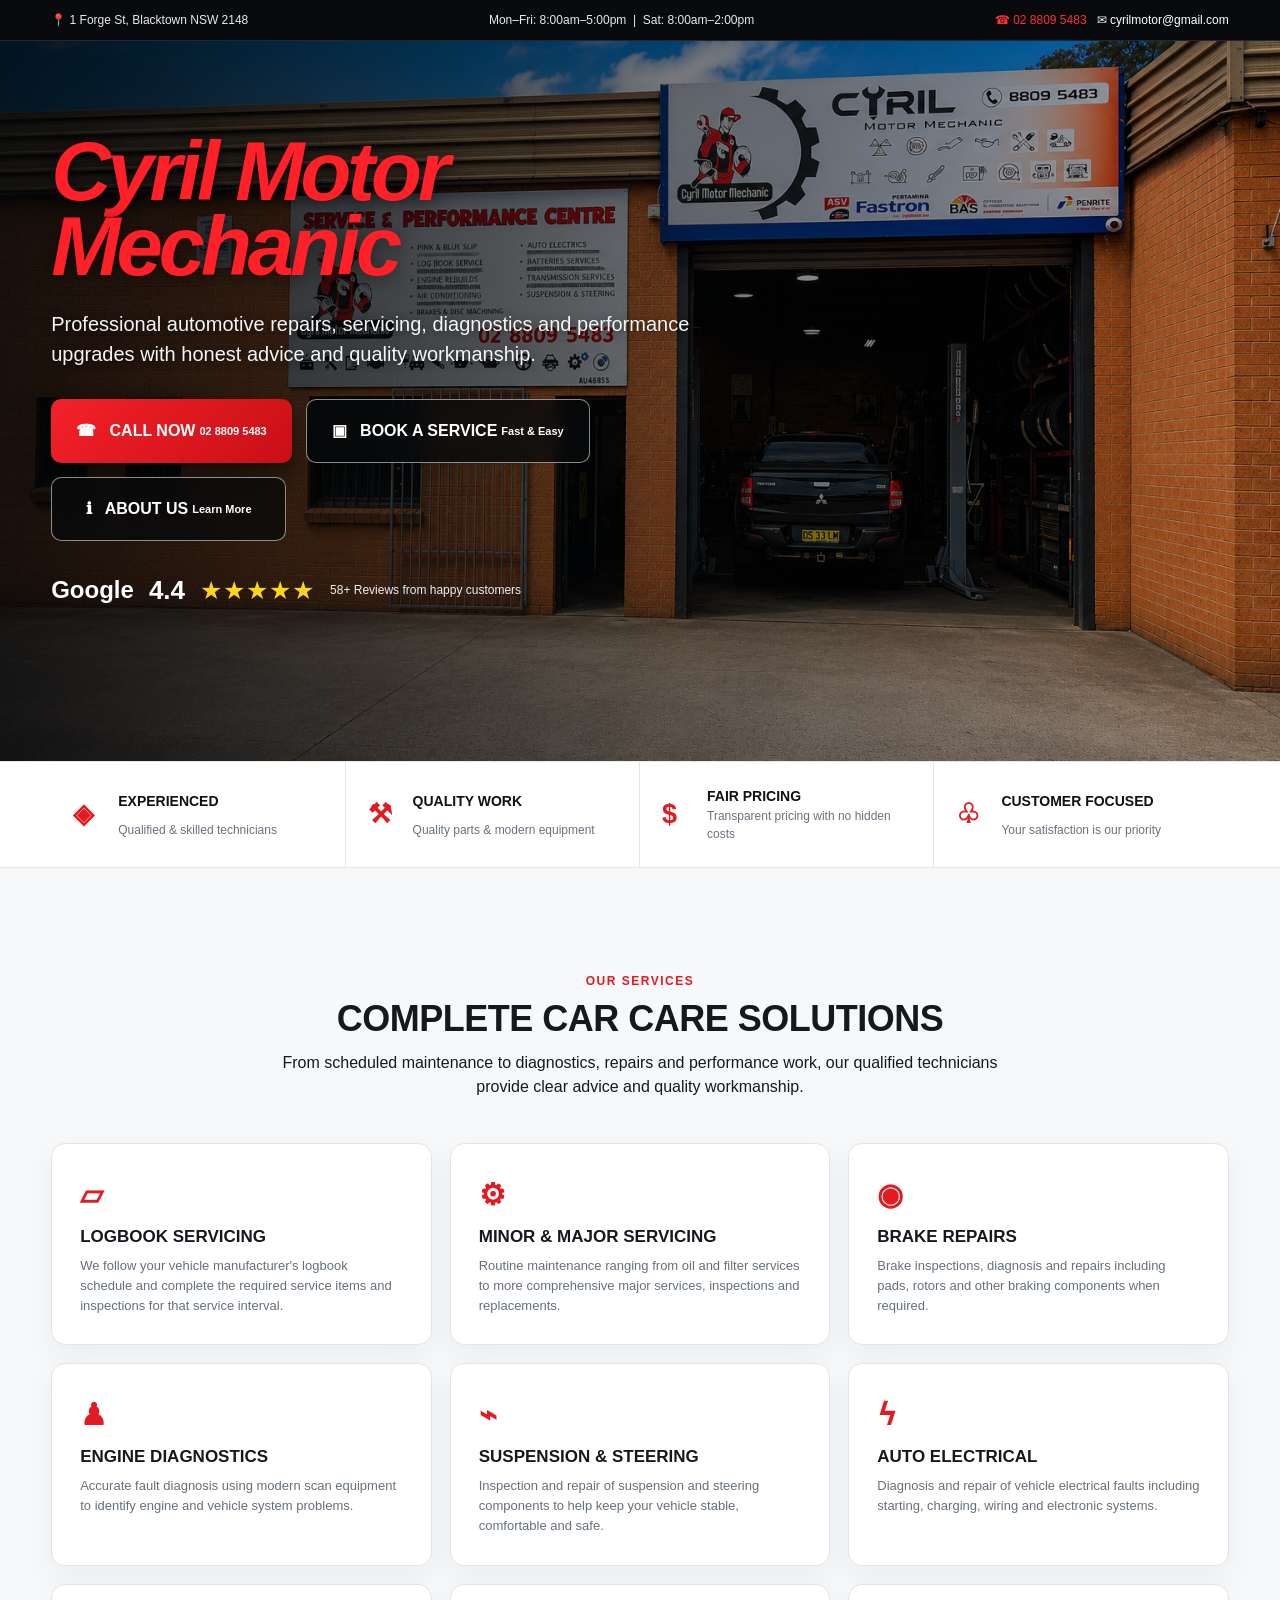
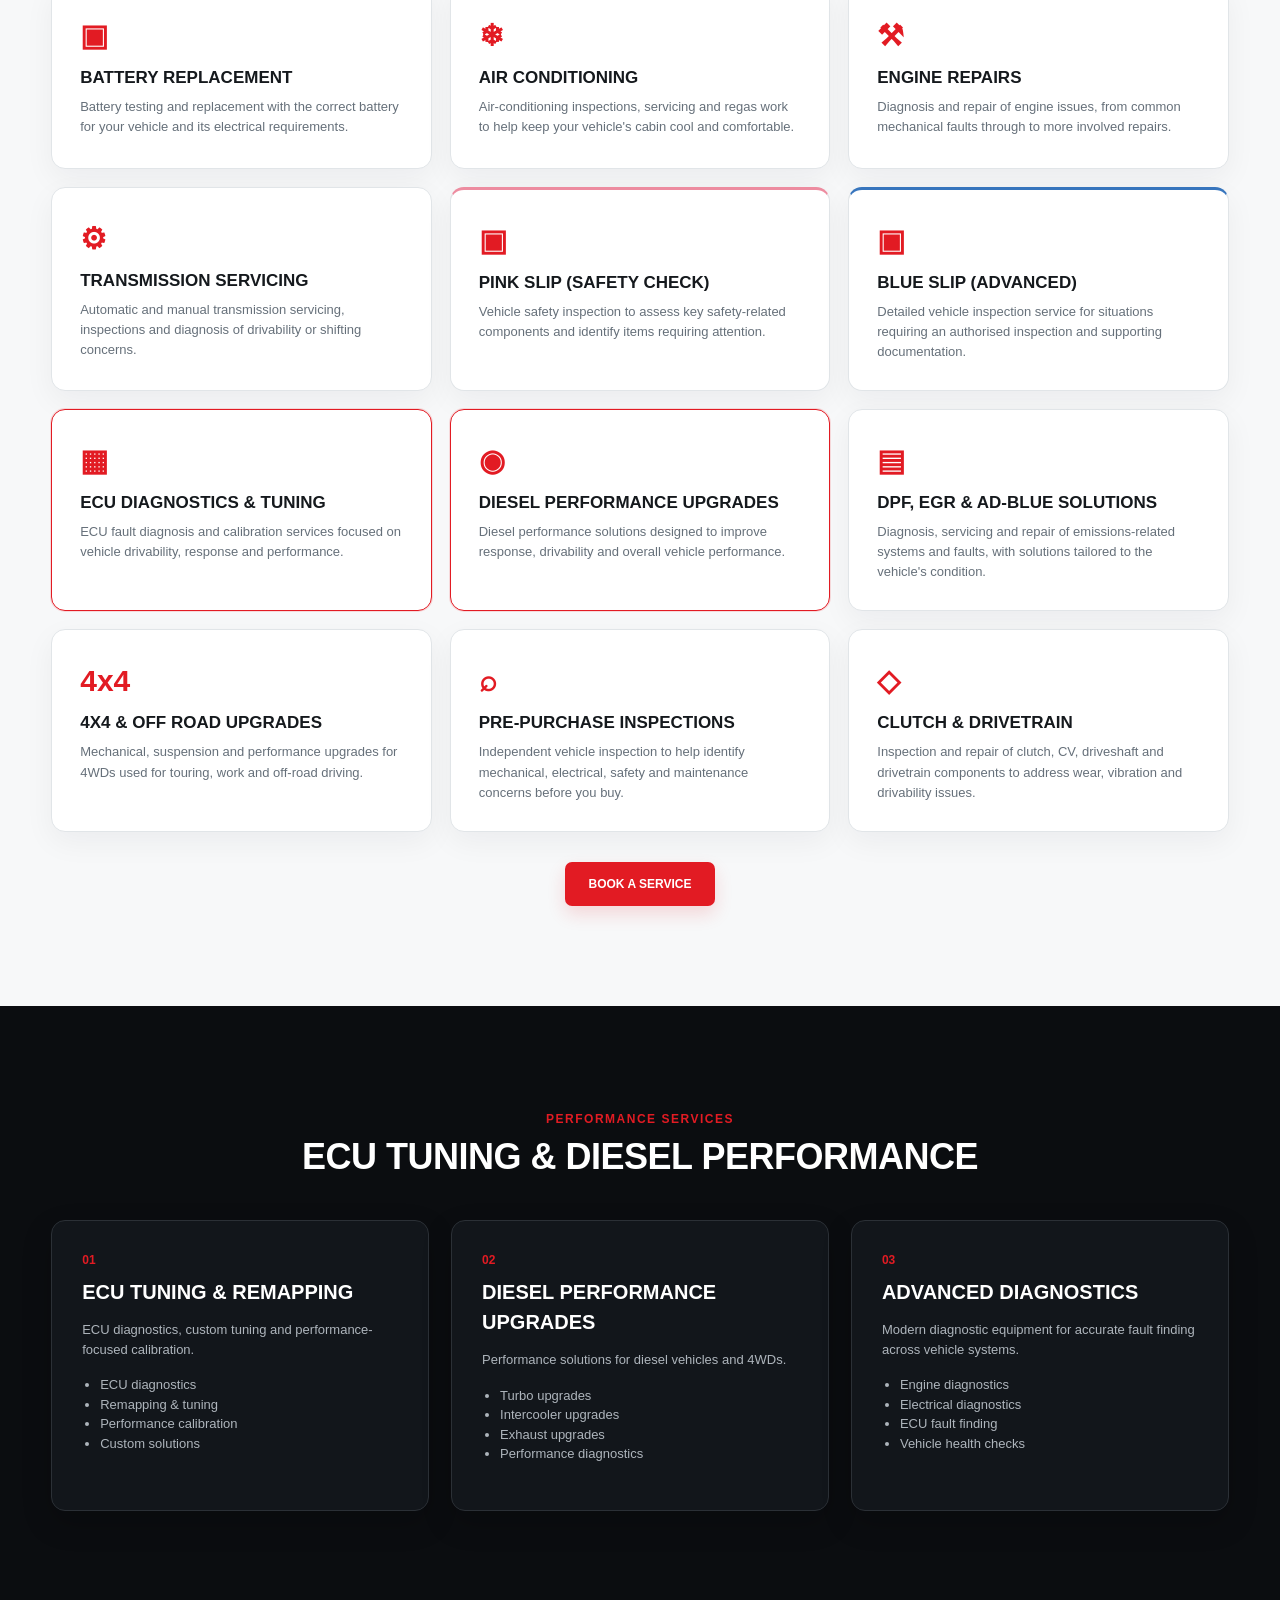
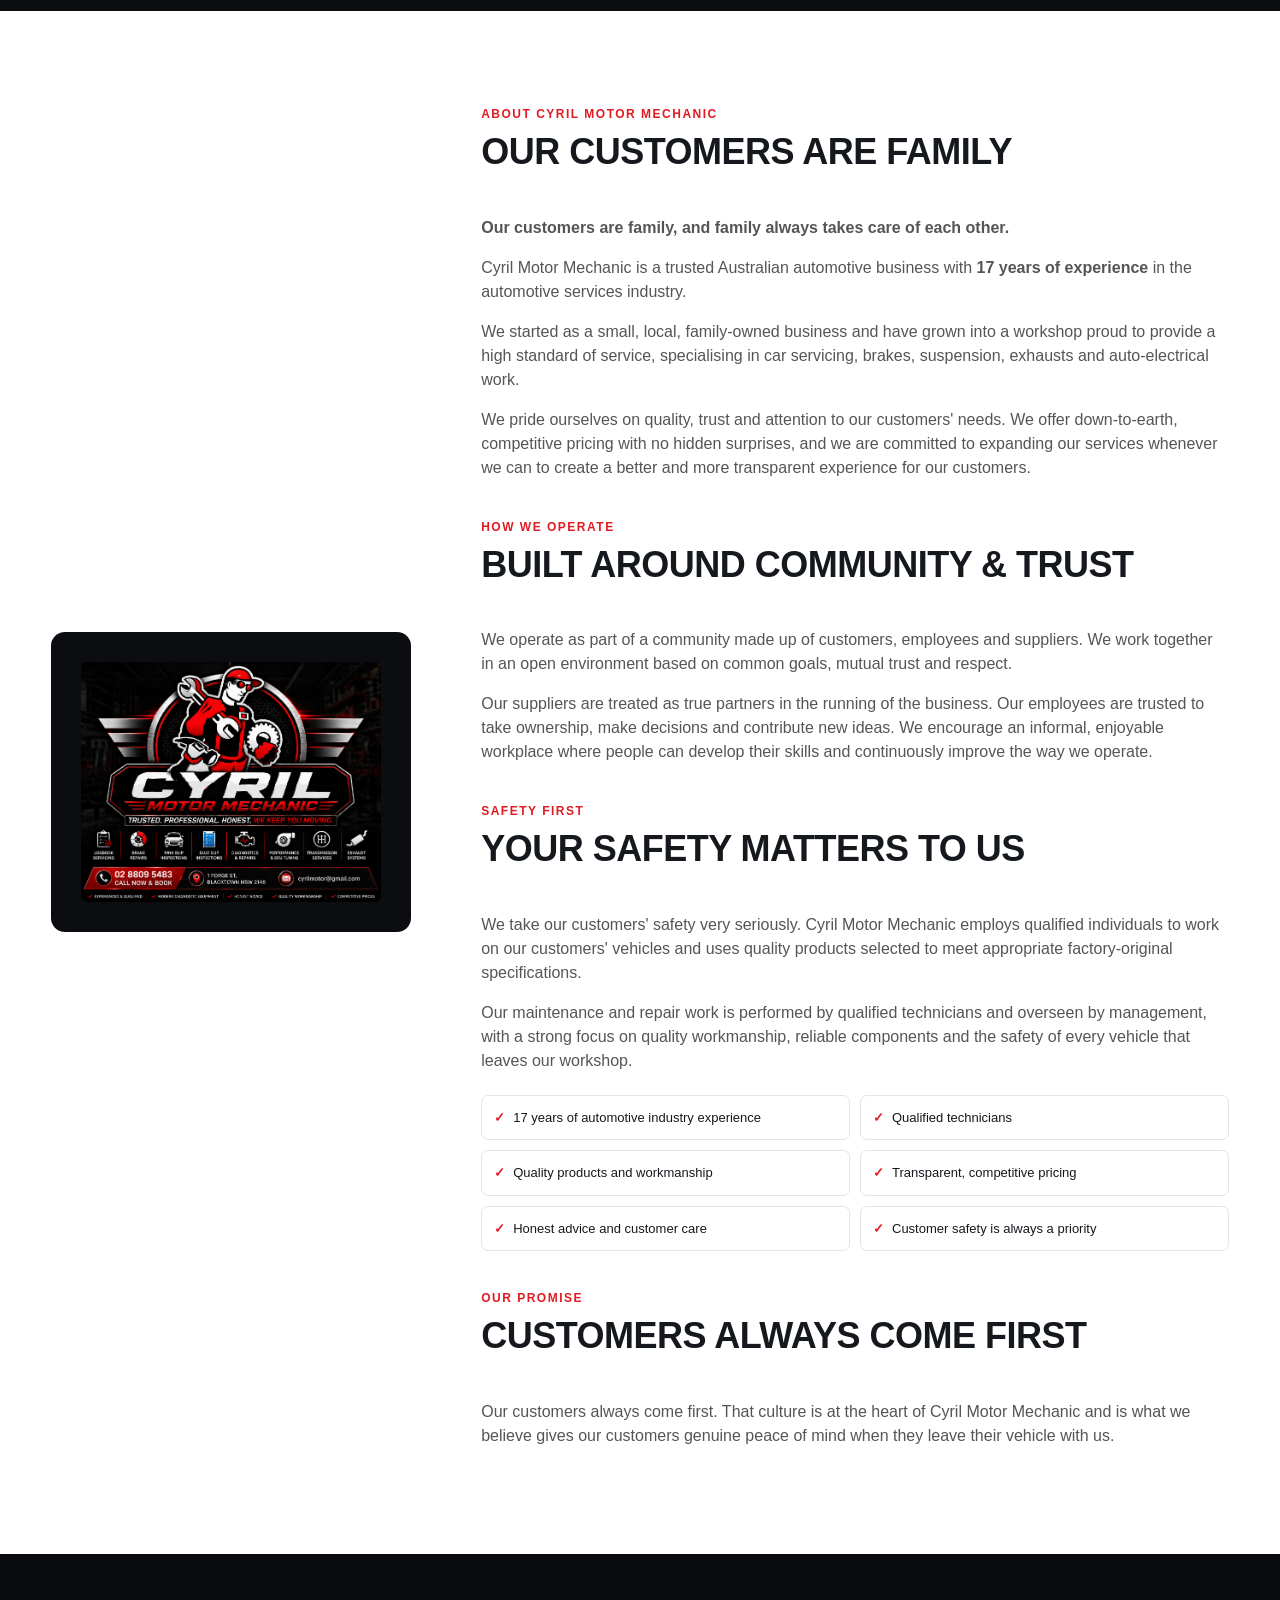
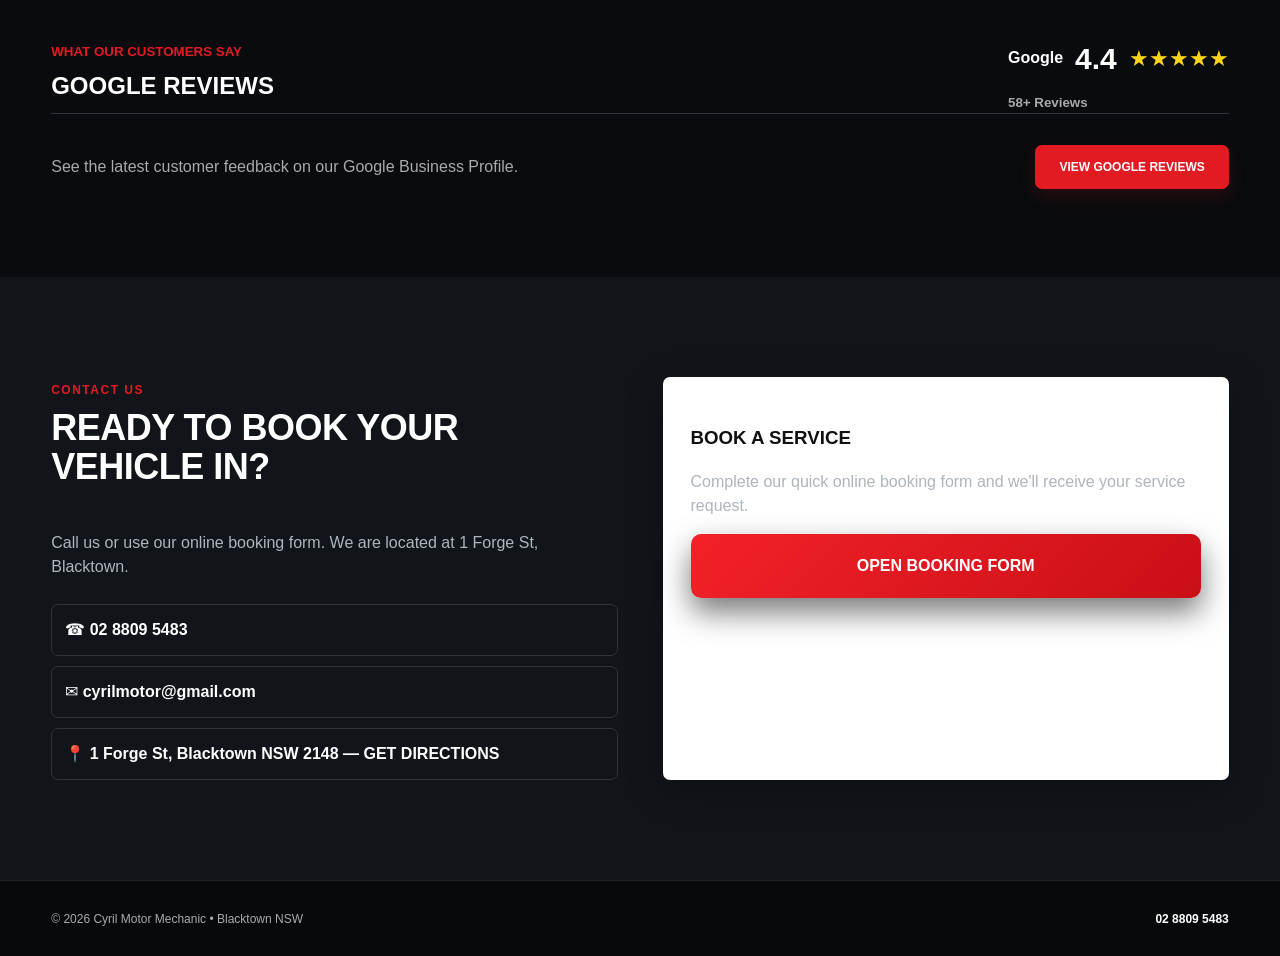
==== commit 8b73e49a: "Add detailed descriptions for all workshop services" ====
--- a/index.html
+++ b/index.html
@@ -12,18 +12,40 @@
 <meta property="og:type" content="website">
 <meta property="og:image" content="logo.jpg">
 <link rel="icon" type="image/jpeg" href="logo.jpg">
-<link rel="stylesheet" href="styles.css?v=20260824-3">
-<link rel="stylesheet" href="hero.css?v=20260824-3">
-<link rel="stylesheet" href="hero-fix.css?v=20260824-3">
-<link rel="stylesheet" href="polish.css?v=20260824-1">
+<link rel="stylesheet" href="styles.css?v=20260824-4">
+<link rel="stylesheet" href="hero.css?v=20260824-4">
+<link rel="stylesheet" href="hero-fix.css?v=20260824-4">
+<link rel="stylesheet" href="polish.css?v=20260824-2">
+<style>
+.serviceGrid article{cursor:default}.serviceGrid article h3{margin-bottom:10px}.serviceGrid article p{line-height:1.55}
+@media(max-width:700px){.buttons{grid-template-columns:1fr}.buttons .btn{width:100%}}
+</style>
 </head>
 <body>
 <div class="topbar"><div class="wrap topinner"><span>📍 1 Forge St, Blacktown NSW 2148</span><span class="hours">Mon–Fri: 8:00am–5:00pm &nbsp;|&nbsp; Sat: 8:00am–2:00pm</span><span><a href="tel:+61288095483">☎ 02 8809 5483</a> &nbsp; <a href="mailto:cyrilmotor@gmail.com">✉ cyrilmotor@gmail.com</a></span></div></div>
 <main id="home">
 <section class="hero"><div class="heroShade"></div><div class="wrap heroInner"><div class="heroText"><h1 class="brandHero">Cyril Motor Mechanic</h1><p>Professional automotive repairs, servicing, diagnostics and performance upgrades with honest advice and quality workmanship.</p><div class="buttons"><a class="btn red" href="tel:+61288095483">☎ &nbsp; CALL NOW<br><small>02 8809 5483</small></a><a class="btn dark" href="https://docs.google.com/forms/d/e/1FAIpQLSe7Zzo4MGLl23uXnuhQvU5j6OCsrVtZ6jLoIAFJJRcFV1amjQ/viewform" target="_blank" rel="noopener">▣ &nbsp; BOOK A SERVICE<br><small>Fast &amp; Easy</small></a><a class="btn dark" href="#about">ℹ &nbsp; ABOUT US<br><small>Learn More</small></a></div><div class="rating"><b>Google</b> <strong>4.4</strong> <span>★★★★★</span><small>58+ Reviews from happy customers</small></div></div></div></section>
 <section class="trust"><div class="wrap trustgrid"><div><b>◈</b><strong>EXPERIENCED</strong><span>Qualified &amp; skilled technicians</span></div><div><b>⚒</b><strong>QUALITY WORK</strong><span>Quality parts &amp; modern equipment</span></div><div><b>$</b><strong>FAIR PRICING</strong><span>Transparent pricing with no hidden costs</span></div><div><b>♧</b><strong>CUSTOMER FOCUSED</strong><span>Your satisfaction is our priority</span></div></div></section>
-<section id="services" class="services"><div class="wrap"><div class="sectionTitle"><small>OUR SERVICES</small><h2>COMPLETE CAR CARE SOLUTIONS</h2></div><div class="serviceGrid">
-<article><i>▱</i><h3>LOGBOOK<br>SERVICING</h3><p>Maintain your vehicle with scheduled logbook servicing.</p></article><article><i>⚙</i><h3>MINOR &amp; MAJOR<br>SERVICING</h3><p>From routine tune-ups to major services.</p></article><article><i>◉</i><h3>BRAKE<br>REPAIRS</h3><p>Brake inspections, repairs and replacements.</p></article><article><i>♟</i><h3>ENGINE<br>DIAGNOSTICS</h3><p>Advanced diagnostics for all vehicle makes.</p></article><article><i>⌁</i><h3>SUSPENSION &amp;<br>STEERING</h3><p>Keep your vehicle safe and comfortable.</p></article><article><i>ϟ</i><h3>AUTO<br>ELECTRICAL</h3><p>Electrical repairs and system diagnostics.</p></article><article><i>▣</i><h3>BATTERY<br>REPLACEMENT</h3><p>Quality batteries fitted and tested.</p></article><article><i>❄</i><h3>AIR<br>CONDITIONING</h3><p>Regas, repairs and maintenance.</p></article><article><i>⚒</i><h3>ENGINE<br>REPAIRS</h3><p>Reliable engine repairs and rebuilds.</p></article><article><i>⚙</i><h3>TRANSMISSION<br>SERVICING</h3><p>Automatic and manual transmission services.</p></article><article class="pink"><i>▣</i><h3>PINK SLIP<br>(SAFETY CHECK)</h3><p>Vehicle safety inspection service.</p></article><article class="blue"><i>▣</i><h3>BLUE SLIP<br>(ADVANCED)</h3><p>Advanced vehicle inspection service.</p></article><article class="highlight"><i>▦</i><h3>ECU DIAGNOSTICS<br>&amp; TUNING</h3><p>ECU diagnostics, remapping and performance tuning.</p></article><article class="highlight"><i>◉</i><h3>DIESEL PERFORMANCE<br>UPGRADES</h3><p>More power, better response and performance upgrades.</p></article><article><i>▤</i><h3>DPF, EGR &amp; AD-BLUE<br>SOLUTIONS</h3><p>Diagnostics and servicing where appropriate.</p></article><article><i>4x4</i><h3>4X4 &amp; OFF ROAD<br>UPGRADES</h3><p>Suspension, performance and off-road upgrades.</p></article><article><i>⌕</i><h3>PRE-PURCHASE<br>INSPECTIONS</h3><p>Full vehicle inspections before you buy.</p></article><article><i>◇</i><h3>CLUTCH &amp; DRIVETRAIN</h3><p>Clutch, CV, driveshaft and drivetrain services.</p></article></div><div class="center"><a class="view" href="https://docs.google.com/forms/d/e/1FAIpQLSe7Zzo4MGLl23uXnuhQvU5j6OCsrVtZ6jLoIAFJJRcFV1amjQ/viewform" target="_blank" rel="noopener">BOOK A SERVICE</a></div></div></section>
+<section id="services" class="services"><div class="wrap"><div class="sectionTitle"><small>OUR SERVICES</small><h2>COMPLETE CAR CARE SOLUTIONS</h2><p style="max-width:760px;margin:12px auto 0">From scheduled maintenance to diagnostics, repairs and performance work, our qualified technicians provide clear advice and quality workmanship.</p></div><div class="serviceGrid">
+<article><i>▱</i><h3>LOGBOOK SERVICING</h3><p>We follow your vehicle manufacturer's logbook schedule and complete the required service items and inspections for that service interval.</p></article>
+<article><i>⚙</i><h3>MINOR &amp; MAJOR SERVICING</h3><p>Routine maintenance ranging from oil and filter services to more comprehensive major services, inspections and replacements.</p></article>
+<article><i>◉</i><h3>BRAKE REPAIRS</h3><p>Brake inspections, diagnosis and repairs including pads, rotors and other braking components when required.</p></article>
+<article><i>♟</i><h3>ENGINE DIAGNOSTICS</h3><p>Accurate fault diagnosis using modern scan equipment to identify engine and vehicle system problems.</p></article>
+<article><i>⌁</i><h3>SUSPENSION &amp; STEERING</h3><p>Inspection and repair of suspension and steering components to help keep your vehicle stable, comfortable and safe.</p></article>
+<article><i>ϟ</i><h3>AUTO ELECTRICAL</h3><p>Diagnosis and repair of vehicle electrical faults including starting, charging, wiring and electronic systems.</p></article>
+<article><i>▣</i><h3>BATTERY REPLACEMENT</h3><p>Battery testing and replacement with the correct battery for your vehicle and its electrical requirements.</p></article>
+<article><i>❄</i><h3>AIR CONDITIONING</h3><p>Air-conditioning inspections, servicing and regas work to help keep your vehicle's cabin cool and comfortable.</p></article>
+<article><i>⚒</i><h3>ENGINE REPAIRS</h3><p>Diagnosis and repair of engine issues, from common mechanical faults through to more involved repairs.</p></article>
+<article><i>⚙</i><h3>TRANSMISSION SERVICING</h3><p>Automatic and manual transmission servicing, inspections and diagnosis of drivability or shifting concerns.</p></article>
+<article class="pink"><i>▣</i><h3>PINK SLIP (SAFETY CHECK)</h3><p>Vehicle safety inspection to assess key safety-related components and identify items requiring attention.</p></article>
+<article class="blue"><i>▣</i><h3>BLUE SLIP (ADVANCED)</h3><p>Detailed vehicle inspection service for situations requiring an authorised inspection and supporting documentation.</p></article>
+<article class="highlight"><i>▦</i><h3>ECU DIAGNOSTICS &amp; TUNING</h3><p>ECU fault diagnosis and calibration services focused on vehicle drivability, response and performance.</p></article>
+<article class="highlight"><i>◉</i><h3>DIESEL PERFORMANCE UPGRADES</h3><p>Diesel performance solutions designed to improve response, drivability and overall vehicle performance.</p></article>
+<article><i>▤</i><h3>DPF, EGR &amp; AD-BLUE SOLUTIONS</h3><p>Diagnosis, servicing and repair of emissions-related systems and faults, with solutions tailored to the vehicle's condition.</p></article>
+<article><i>4x4</i><h3>4X4 &amp; OFF ROAD UPGRADES</h3><p>Mechanical, suspension and performance upgrades for 4WDs used for touring, work and off-road driving.</p></article>
+<article><i>⌕</i><h3>PRE-PURCHASE INSPECTIONS</h3><p>Independent vehicle inspection to help identify mechanical, electrical, safety and maintenance concerns before you buy.</p></article>
+<article><i>◇</i><h3>CLUTCH &amp; DRIVETRAIN</h3><p>Inspection and repair of clutch, CV, driveshaft and drivetrain components to address wear, vibration and drivability issues.</p></article>
+</div><div class="center"><a class="view" href="https://docs.google.com/forms/d/e/1FAIpQLSe7Zzo4MGLl23uXnuhQvU5j6OCsrVtZ6jLoIAFJJRcFV1amjQ/viewform" target="_blank" rel="noopener">BOOK A SERVICE</a></div></div></section>
 <section id="performance" class="performance"><div class="wrap"><div class="sectionTitle lightTitle"><small>PERFORMANCE SERVICES</small><h2>ECU TUNING &amp; DIESEL PERFORMANCE</h2></div><div class="perfGrid"><article><div class="perfNum">01</div><h3>ECU TUNING &amp; REMAPPING</h3><p>ECU diagnostics, custom tuning and performance-focused calibration.</p><ul><li>ECU diagnostics</li><li>Remapping &amp; tuning</li><li>Performance calibration</li><li>Custom solutions</li></ul></article><article><div class="perfNum">02</div><h3>DIESEL PERFORMANCE UPGRADES</h3><p>Performance solutions for diesel vehicles and 4WDs.</p><ul><li>Turbo upgrades</li><li>Intercooler upgrades</li><li>Exhaust upgrades</li><li>Performance diagnostics</li></ul></article><article><div class="perfNum">03</div><h3>ADVANCED DIAGNOSTICS</h3><p>Modern diagnostic equipment for accurate fault finding across vehicle systems.</p><ul><li>Engine diagnostics</li><li>Electrical diagnostics</li><li>ECU fault finding</li><li>Vehicle health checks</li></ul></article></div></div></section>
 <section id="about" class="about"><div class="wrap aboutGrid"><div class="aboutLogo"><img src="cyril-branding.png" alt="Cyril Motor Mechanic branding"></div><div><div class="sectionTitle left"><small>ABOUT CYRIL MOTOR MECHANIC</small><h2>OUR CUSTOMERS ARE FAMILY</h2></div><p><strong>Our customers are family, and family always takes care of each other.</strong></p><p>Cyril Motor Mechanic is a trusted Australian automotive business with <strong>17 years of experience</strong> in the automotive services industry.</p><p>We started as a small, local, family-owned business and have grown into a workshop proud to provide a high standard of service, specialising in car servicing, brakes, suspension, exhausts and auto-electrical work.</p><p>We pride ourselves on quality, trust and attention to our customers' needs. We offer down-to-earth, competitive pricing with no hidden surprises, and we are committed to expanding our services whenever we can to create a better and more transparent experience for our customers.</p><div class="sectionTitle left" style="margin-top:34px"><small>HOW WE OPERATE</small><h2>BUILT AROUND COMMUNITY &amp; TRUST</h2></div><p>We operate as part of a community made up of customers, employees and suppliers. We work together in an open environment based on common goals, mutual trust and respect.</p><p>Our suppliers are treated as true partners in the running of the business. Our employees are trusted to take ownership, make decisions and contribute new ideas. We encourage an informal, enjoyable workplace where people can develop their skills and continuously improve the way we operate.</p><div class="sectionTitle left" style="margin-top:34px"><small>SAFETY FIRST</small><h2>YOUR SAFETY MATTERS TO US</h2></div><p>We take our customers' safety very seriously. Cyril Motor Mechanic employs qualified individuals to work on our customers' vehicles and uses quality products selected to meet appropriate factory-original specifications.</p><p>Our maintenance and repair work is performed by qualified technicians and overseen by management, with a strong focus on quality workmanship, reliable components and the safety of every vehicle that leaves our workshop.</p><div class="why"><div><b>✓</b>17 years of automotive industry experience</div><div><b>✓</b>Qualified technicians</div><div><b>✓</b>Quality products and workmanship</div><div><b>✓</b>Transparent, competitive pricing</div><div><b>✓</b>Honest advice and customer care</div><div><b>✓</b>Customer safety is always a priority</div></div><div class="sectionTitle left" style="margin-top:34px"><small>OUR PROMISE</small><h2>CUSTOMERS ALWAYS COME FIRST</h2></div><p>Our customers always come first. That culture is at the heart of Cyril Motor Mechanic and is what we believe gives our customers genuine peace of mind when they leave their vehicle with us.</p></div></div></section>
 <section id="reviews" class="reviews"><div class="wrap reviewHead"><div><small>WHAT OUR CUSTOMERS SAY</small><h2>GOOGLE REVIEWS</h2></div><div class="googleScore"><b>Google</b><strong>4.4</strong><span>★★★★★</span><small>58+ Reviews</small></div></div><div class="wrap reviewNote"><p>See the latest customer feedback on our Google Business Profile.</p><a href="https://maps.app.goo.gl/SMX2M5FnPrcr7Gb49" target="_blank" rel="noopener" class="view">VIEW GOOGLE REVIEWS</a></div></section>
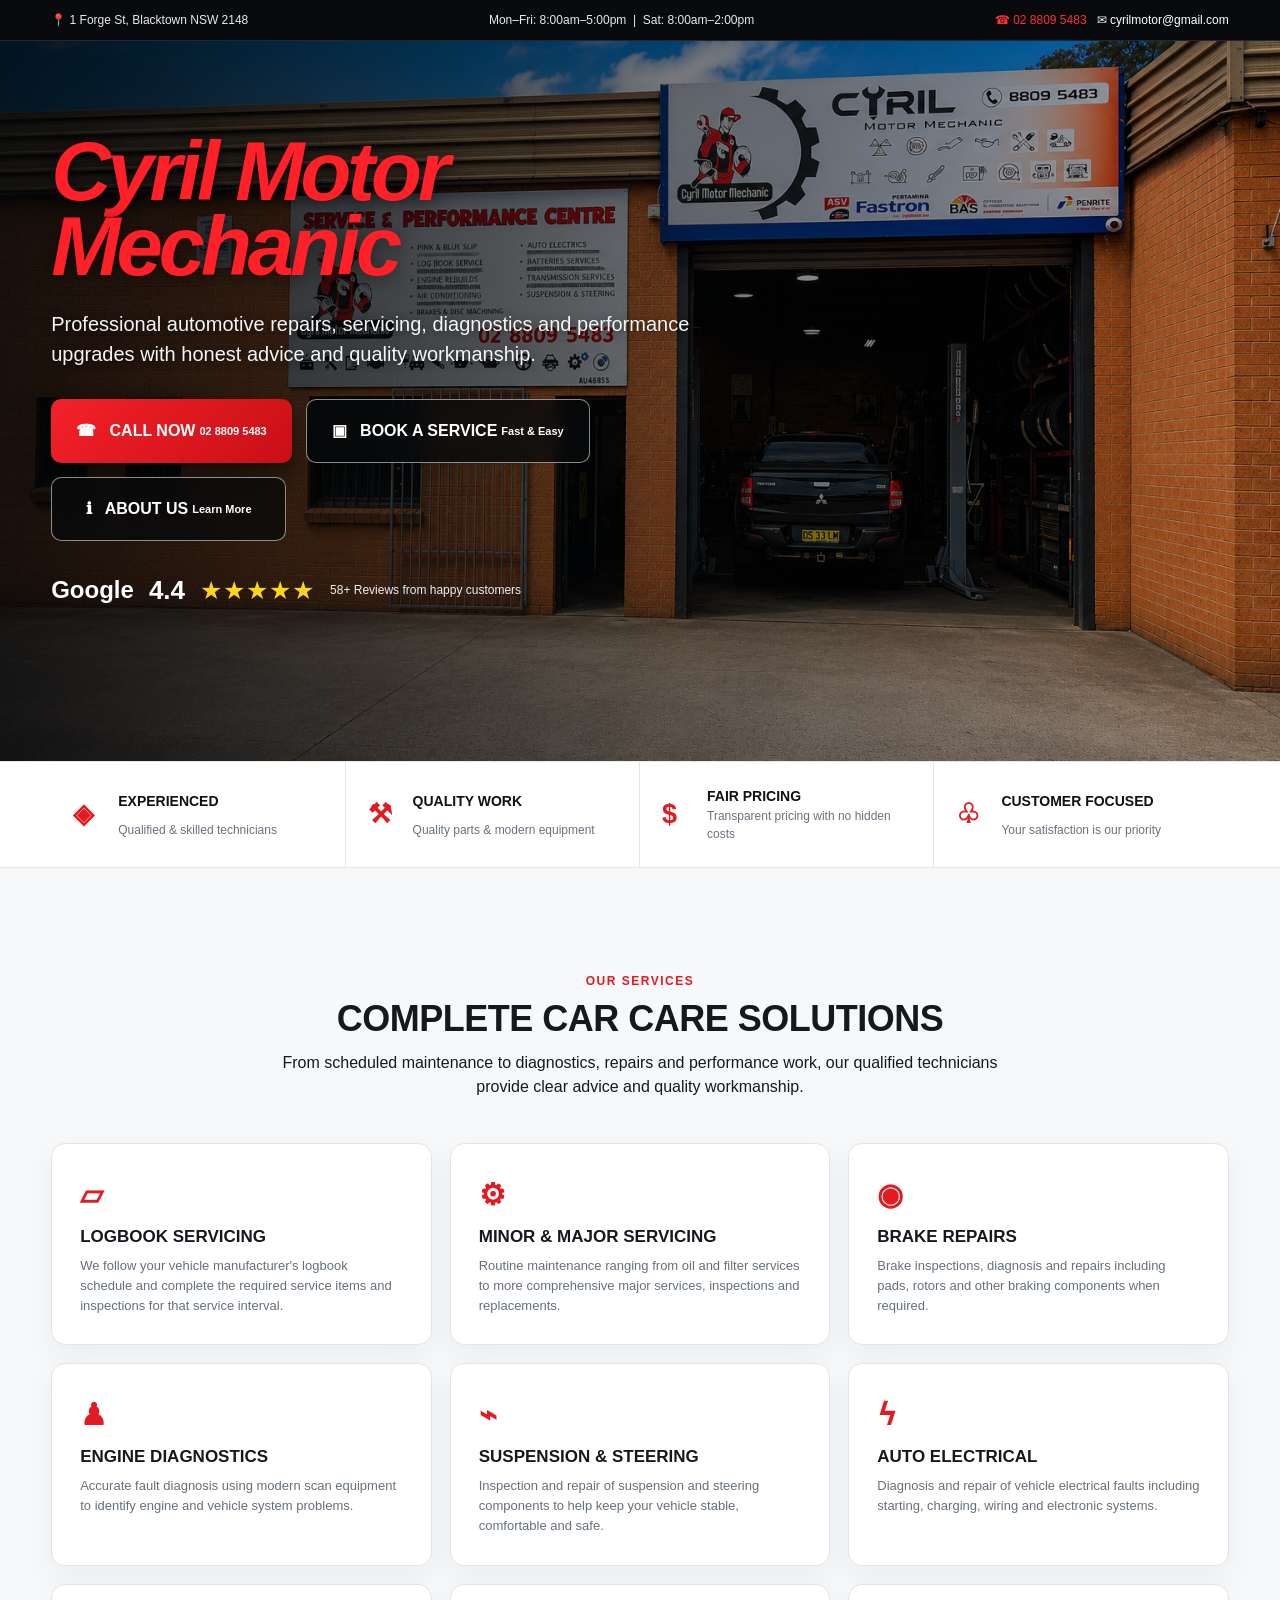
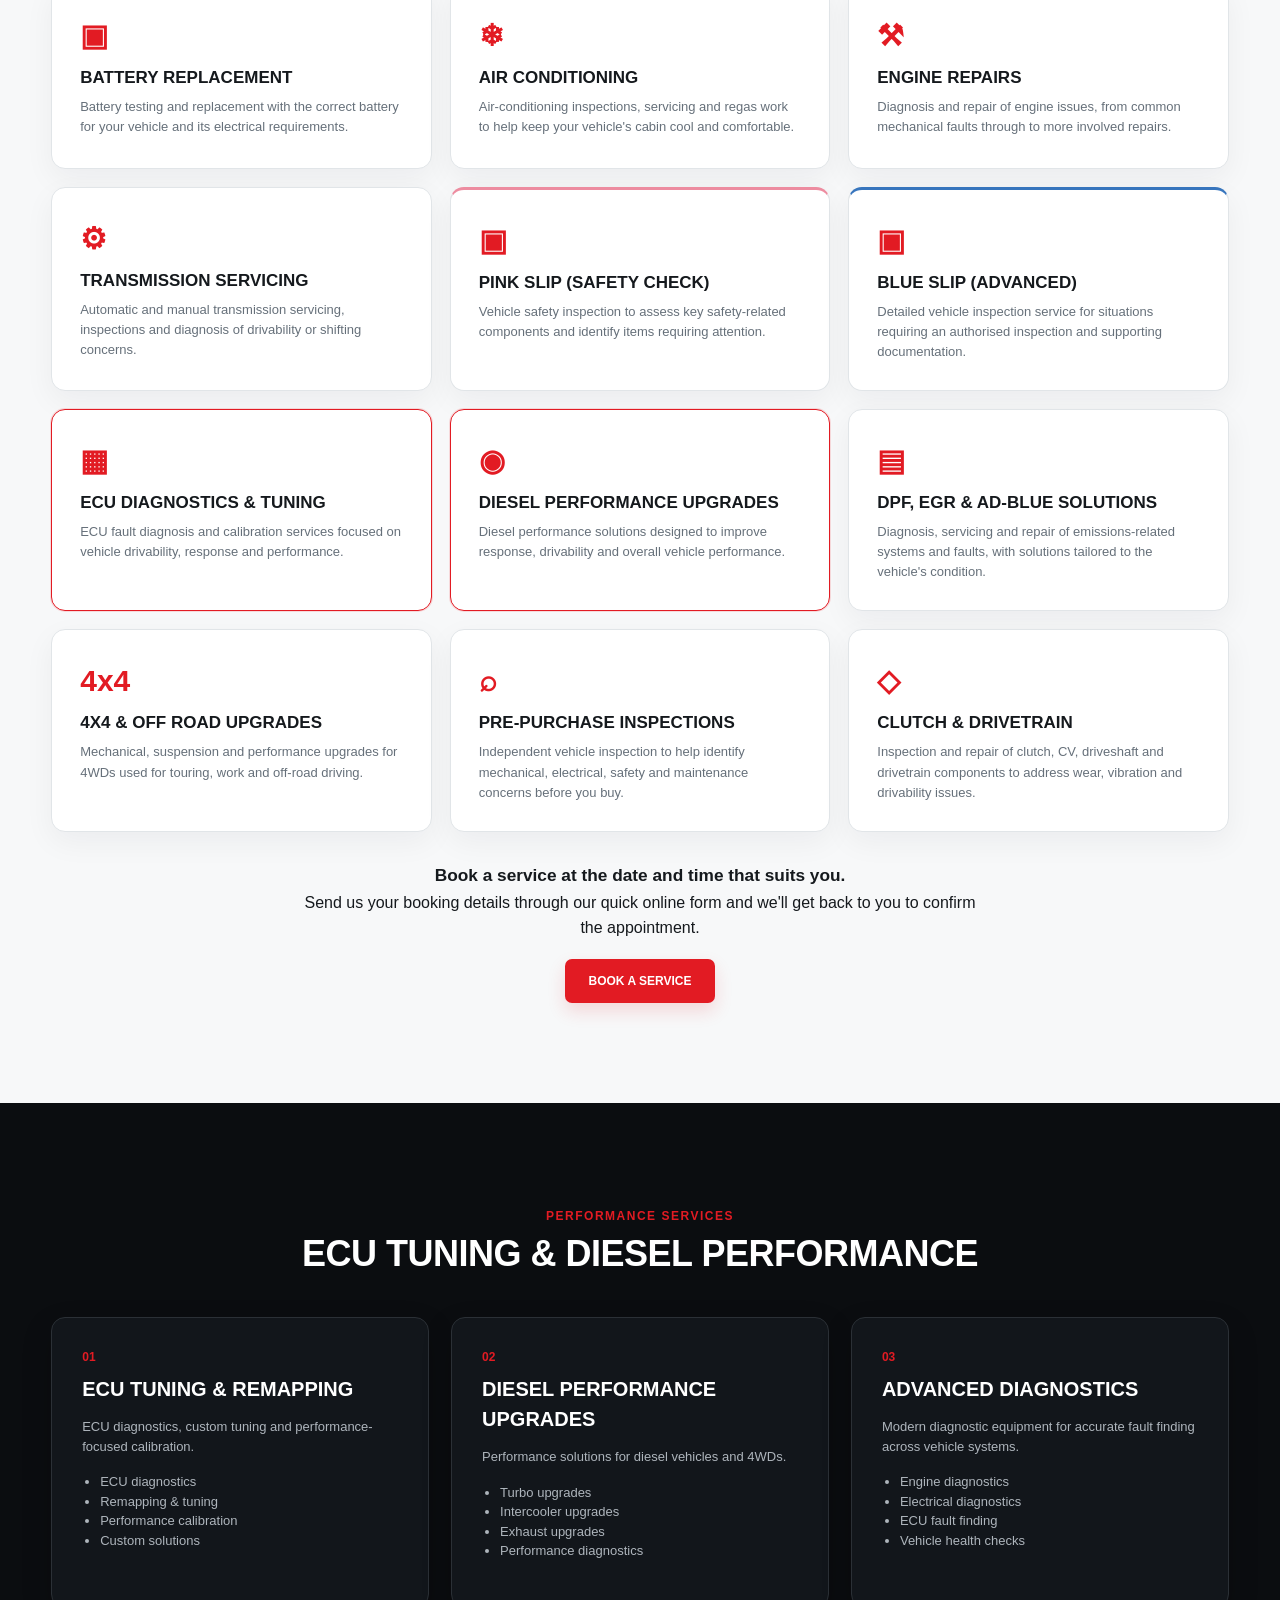
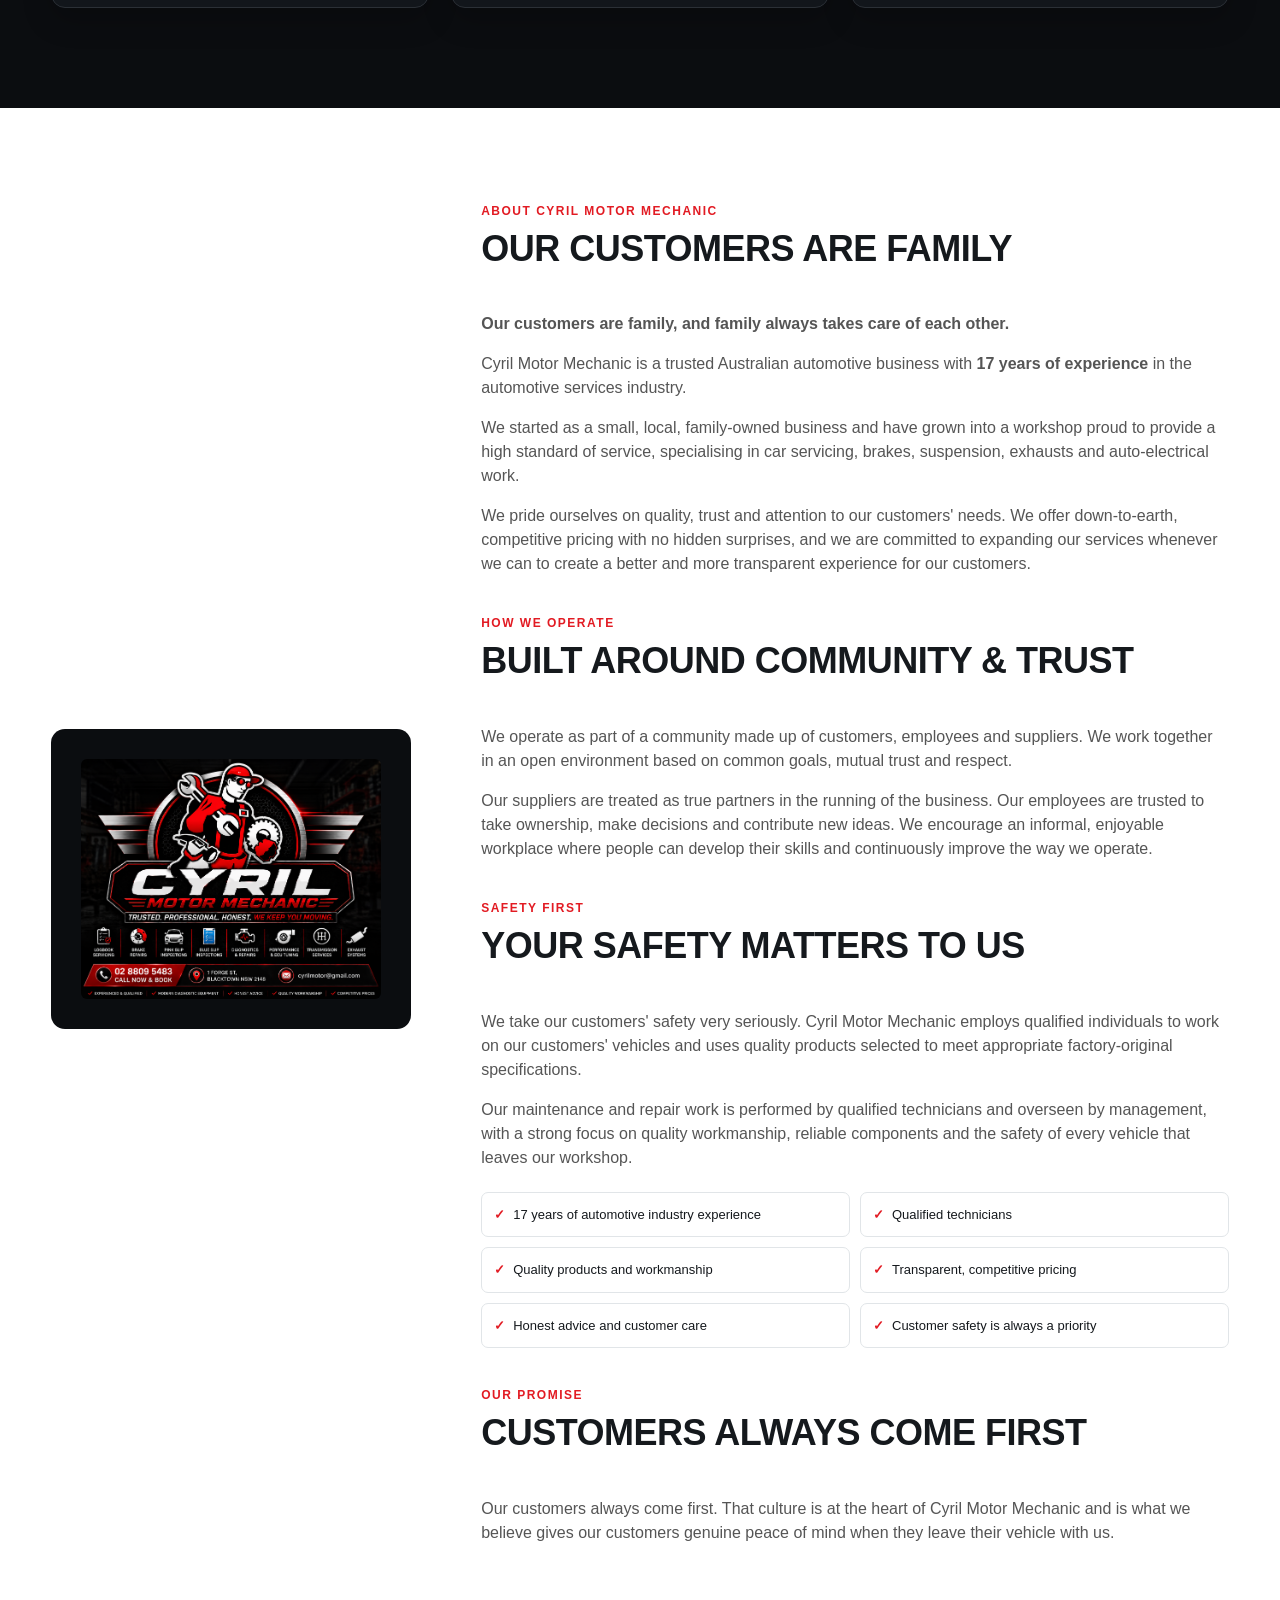
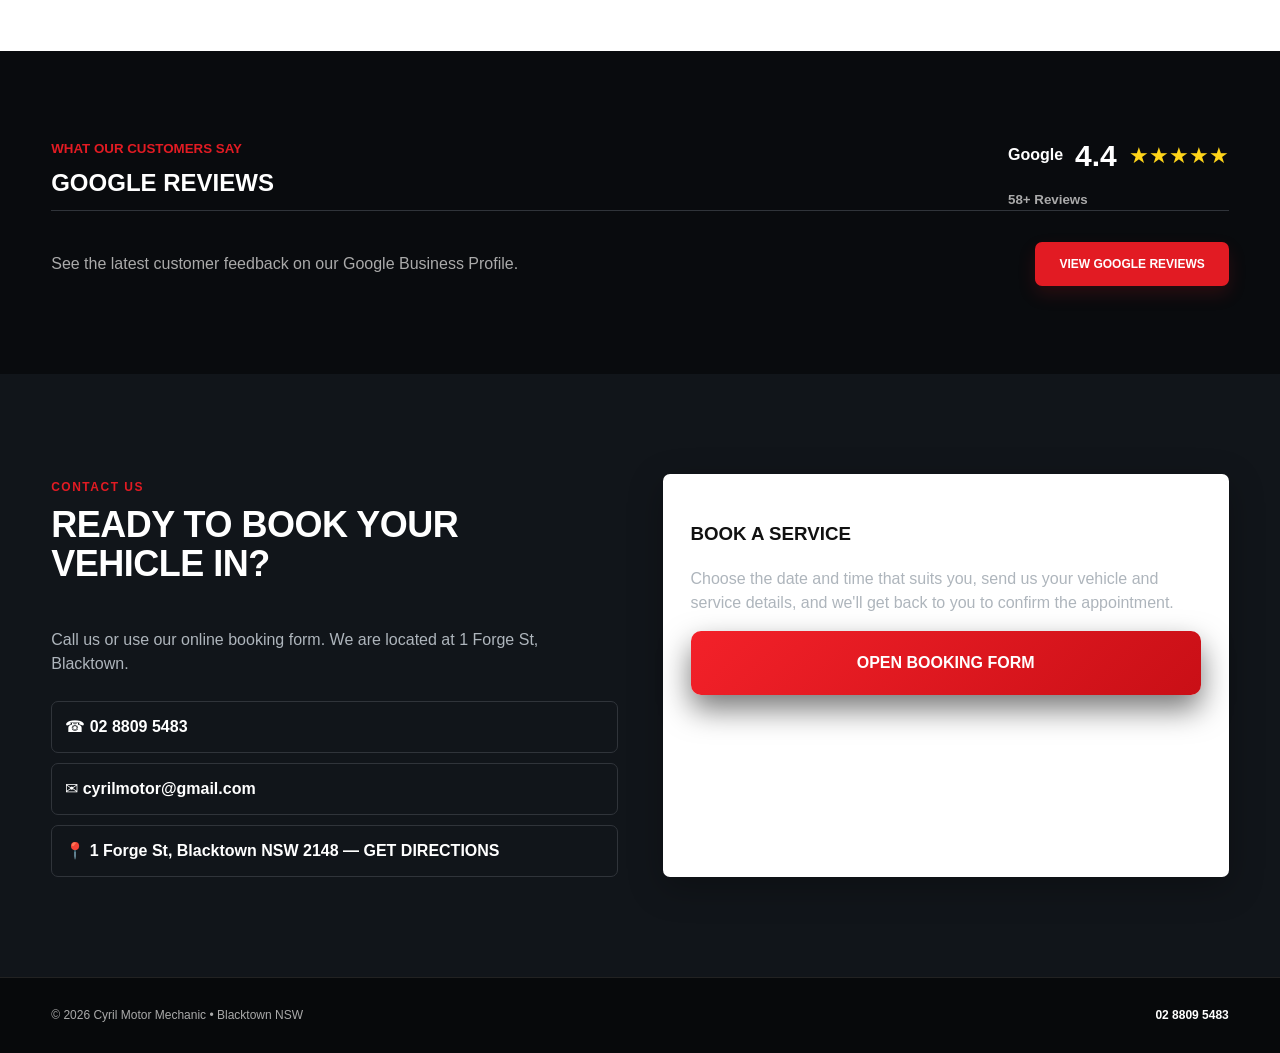
==== commit 5a899ee7: "Improve booking call-to-action wording and service booking section" ====
--- a/index.html
+++ b/index.html
@@ -12,12 +12,13 @@
 <meta property="og:type" content="website">
 <meta property="og:image" content="logo.jpg">
 <link rel="icon" type="image/jpeg" href="logo.jpg">
-<link rel="stylesheet" href="styles.css?v=20260824-4">
-<link rel="stylesheet" href="hero.css?v=20260824-4">
-<link rel="stylesheet" href="hero-fix.css?v=20260824-4">
-<link rel="stylesheet" href="polish.css?v=20260824-2">
+<link rel="stylesheet" href="styles.css?v=20260824-5">
+<link rel="stylesheet" href="hero.css?v=20260824-5">
+<link rel="stylesheet" href="hero-fix.css?v=20260824-5">
+<link rel="stylesheet" href="polish.css?v=20260824-3">
 <style>
 .serviceGrid article{cursor:default}.serviceGrid article h3{margin-bottom:10px}.serviceGrid article p{line-height:1.55}
+.bookingCopy{max-width:680px;margin:0 auto 18px;line-height:1.6}.bookingCopy strong{font-size:1.08em}
 @media(max-width:700px){.buttons{grid-template-columns:1fr}.buttons .btn{width:100%}}
 </style>
 </head>
@@ -45,11 +46,11 @@
 <article><i>4x4</i><h3>4X4 &amp; OFF ROAD UPGRADES</h3><p>Mechanical, suspension and performance upgrades for 4WDs used for touring, work and off-road driving.</p></article>
 <article><i>⌕</i><h3>PRE-PURCHASE INSPECTIONS</h3><p>Independent vehicle inspection to help identify mechanical, electrical, safety and maintenance concerns before you buy.</p></article>
 <article><i>◇</i><h3>CLUTCH &amp; DRIVETRAIN</h3><p>Inspection and repair of clutch, CV, driveshaft and drivetrain components to address wear, vibration and drivability issues.</p></article>
-</div><div class="center"><a class="view" href="https://docs.google.com/forms/d/e/1FAIpQLSe7Zzo4MGLl23uXnuhQvU5j6OCsrVtZ6jLoIAFJJRcFV1amjQ/viewform" target="_blank" rel="noopener">BOOK A SERVICE</a></div></div></section>
+</div><div class="center"><p class="bookingCopy"><strong>Book a service at the date and time that suits you.</strong><br>Send us your booking details through our quick online form and we'll get back to you to confirm the appointment.</p><a class="view" href="https://docs.google.com/forms/d/e/1FAIpQLSe7Zzo4MGLl23uXnuhQvU5j6OCsrVtZ6jLoIAFJJRcFV1amjQ/viewform" target="_blank" rel="noopener">BOOK A SERVICE</a></div></div></section>
 <section id="performance" class="performance"><div class="wrap"><div class="sectionTitle lightTitle"><small>PERFORMANCE SERVICES</small><h2>ECU TUNING &amp; DIESEL PERFORMANCE</h2></div><div class="perfGrid"><article><div class="perfNum">01</div><h3>ECU TUNING &amp; REMAPPING</h3><p>ECU diagnostics, custom tuning and performance-focused calibration.</p><ul><li>ECU diagnostics</li><li>Remapping &amp; tuning</li><li>Performance calibration</li><li>Custom solutions</li></ul></article><article><div class="perfNum">02</div><h3>DIESEL PERFORMANCE UPGRADES</h3><p>Performance solutions for diesel vehicles and 4WDs.</p><ul><li>Turbo upgrades</li><li>Intercooler upgrades</li><li>Exhaust upgrades</li><li>Performance diagnostics</li></ul></article><article><div class="perfNum">03</div><h3>ADVANCED DIAGNOSTICS</h3><p>Modern diagnostic equipment for accurate fault finding across vehicle systems.</p><ul><li>Engine diagnostics</li><li>Electrical diagnostics</li><li>ECU fault finding</li><li>Vehicle health checks</li></ul></article></div></div></section>
 <section id="about" class="about"><div class="wrap aboutGrid"><div class="aboutLogo"><img src="cyril-branding.png" alt="Cyril Motor Mechanic branding"></div><div><div class="sectionTitle left"><small>ABOUT CYRIL MOTOR MECHANIC</small><h2>OUR CUSTOMERS ARE FAMILY</h2></div><p><strong>Our customers are family, and family always takes care of each other.</strong></p><p>Cyril Motor Mechanic is a trusted Australian automotive business with <strong>17 years of experience</strong> in the automotive services industry.</p><p>We started as a small, local, family-owned business and have grown into a workshop proud to provide a high standard of service, specialising in car servicing, brakes, suspension, exhausts and auto-electrical work.</p><p>We pride ourselves on quality, trust and attention to our customers' needs. We offer down-to-earth, competitive pricing with no hidden surprises, and we are committed to expanding our services whenever we can to create a better and more transparent experience for our customers.</p><div class="sectionTitle left" style="margin-top:34px"><small>HOW WE OPERATE</small><h2>BUILT AROUND COMMUNITY &amp; TRUST</h2></div><p>We operate as part of a community made up of customers, employees and suppliers. We work together in an open environment based on common goals, mutual trust and respect.</p><p>Our suppliers are treated as true partners in the running of the business. Our employees are trusted to take ownership, make decisions and contribute new ideas. We encourage an informal, enjoyable workplace where people can develop their skills and continuously improve the way we operate.</p><div class="sectionTitle left" style="margin-top:34px"><small>SAFETY FIRST</small><h2>YOUR SAFETY MATTERS TO US</h2></div><p>We take our customers' safety very seriously. Cyril Motor Mechanic employs qualified individuals to work on our customers' vehicles and uses quality products selected to meet appropriate factory-original specifications.</p><p>Our maintenance and repair work is performed by qualified technicians and overseen by management, with a strong focus on quality workmanship, reliable components and the safety of every vehicle that leaves our workshop.</p><div class="why"><div><b>✓</b>17 years of automotive industry experience</div><div><b>✓</b>Qualified technicians</div><div><b>✓</b>Quality products and workmanship</div><div><b>✓</b>Transparent, competitive pricing</div><div><b>✓</b>Honest advice and customer care</div><div><b>✓</b>Customer safety is always a priority</div></div><div class="sectionTitle left" style="margin-top:34px"><small>OUR PROMISE</small><h2>CUSTOMERS ALWAYS COME FIRST</h2></div><p>Our customers always come first. That culture is at the heart of Cyril Motor Mechanic and is what we believe gives our customers genuine peace of mind when they leave their vehicle with us.</p></div></div></section>
 <section id="reviews" class="reviews"><div class="wrap reviewHead"><div><small>WHAT OUR CUSTOMERS SAY</small><h2>GOOGLE REVIEWS</h2></div><div class="googleScore"><b>Google</b><strong>4.4</strong><span>★★★★★</span><small>58+ Reviews</small></div></div><div class="wrap reviewNote"><p>See the latest customer feedback on our Google Business Profile.</p><a href="https://maps.app.goo.gl/SMX2M5FnPrcr7Gb49" target="_blank" rel="noopener" class="view">VIEW GOOGLE REVIEWS</a></div></section>
-<section id="contact" class="contact"><div class="wrap contactGrid"><div><div class="sectionTitle left lightTitle"><small>CONTACT US</small><h2>READY TO BOOK YOUR VEHICLE IN?</h2></div><p>Call us or use our online booking form. We are located at 1 Forge St, Blacktown.</p><div class="contactLines"><a href="tel:+61288095483">☎ <b>02 8809 5483</b></a><a href="mailto:cyrilmotor@gmail.com">✉ <b>cyrilmotor@gmail.com</b></a><a href="https://maps.app.goo.gl/SMX2M5FnPrcr7Gb49" target="_blank" rel="noopener">📍 <b>1 Forge St, Blacktown NSW 2148 — GET DIRECTIONS</b></a></div></div><div style="background:#fff;color:#111;padding:28px;border-radius:7px;box-shadow:0 10px 35px #0004"><h3>BOOK A SERVICE</h3><p>Complete our quick online booking form and we'll receive your service request.</p><a class="btn red" href="https://docs.google.com/forms/d/e/1FAIpQLSe7Zzo4MGLl23uXnuhQvU5j6OCsrVtZ6jLoIAFJJRcFV1amjQ/viewform" target="_blank" rel="noopener" style="width:100%">OPEN BOOKING FORM</a></div></div></section>
+<section id="contact" class="contact"><div class="wrap contactGrid"><div><div class="sectionTitle left lightTitle"><small>CONTACT US</small><h2>READY TO BOOK YOUR VEHICLE IN?</h2></div><p>Call us or use our online booking form. We are located at 1 Forge St, Blacktown.</p><div class="contactLines"><a href="tel:+61288095483">☎ <b>02 8809 5483</b></a><a href="mailto:cyrilmotor@gmail.com">✉ <b>cyrilmotor@gmail.com</b></a><a href="https://maps.app.goo.gl/SMX2M5FnPrcr7Gb49" target="_blank" rel="noopener">📍 <b>1 Forge St, Blacktown NSW 2148 — GET DIRECTIONS</b></a></div></div><div style="background:#fff;color:#111;padding:28px;border-radius:7px;box-shadow:0 10px 35px #0004"><h3>BOOK A SERVICE</h3><p>Choose the date and time that suits you, send us your vehicle and service details, and we'll get back to you to confirm the appointment.</p><a class="btn red" href="https://docs.google.com/forms/d/e/1FAIpQLSe7Zzo4MGLl23uXnuhQvU5j6OCsrVtZ6jLoIAFJJRcFV1amjQ/viewform" target="_blank" rel="noopener" style="width:100%">OPEN BOOKING FORM</a></div></div></section>
 </main>
 <div class="mobileCta"><a class="call" href="tel:+61288095483">☎ CALL NOW</a><a class="book" href="https://docs.google.com/forms/d/e/1FAIpQLSe7Zzo4MGLl23uXnuhQvU5j6OCsrVtZ6jLoIAFJJRcFV1amjQ/viewform" target="_blank" rel="noopener">▣ BOOK A SERVICE</a></div>
 <footer><div class="wrap footerInner"><img src="logo.jpg" alt="Cyril Motor Mechanic logo"><span>© 2026 Cyril Motor Mechanic • Blacktown NSW</span><a href="tel:+61288095483">02 8809 5483</a></div></footer>
